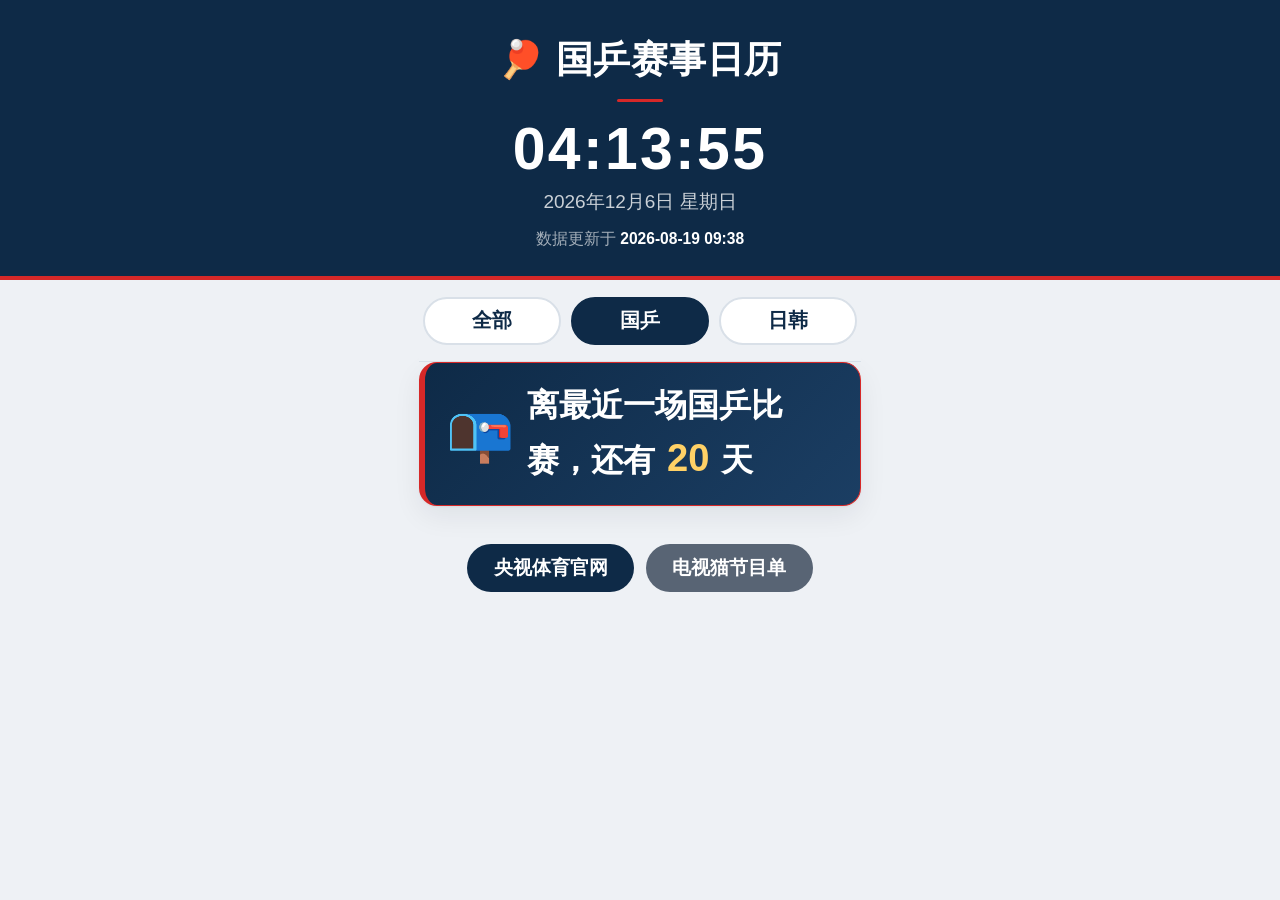
==== index.html @ 77f3a84c "style: 空窗横幅文案改为「离最近一场国乒比赛,还有 X 天」,更口语自然" ====
<!DOCTYPE html>
<html lang="zh-CN">
<head>
  <meta charset="UTF-8">
  <meta name="viewport" content="width=device-width, initial-scale=1.0, viewport-fit=cover">
  <title>国乒赛事日历 · 每日更新</title>
  <meta name="description" content="央视直播的国乒乒乓球比赛时间表,每日自动更新,大字大按钮,老年朋友也能看清。">
  <meta http-equiv="Cache-Control" content="no-cache, no-store, must-revalidate">
  <meta http-equiv="Pragma" content="no-cache">
  <meta http-equiv="Expires" content="0">
  <style>
    /* ============ 国乒赛事日历 · 移动端重设计 ============ */
    /* 设计语言:体育转播编辑风 —— 深海蓝主色 + 中国红强调,高对比、大字号、零动效(适老化) */

    :root {
      --page:      #eef1f5;   /* 页面底色:冷调浅灰蓝 */
      --card:      #ffffff;   /* 卡片底色 */
      --ink:       #14202c;   /* 主文字:近黑,高对比 */
      --ink-2:     #586474;   /* 次级文字 */
      --navy:      #0e2a47;   /* 主色:深海蓝 */
      --navy-2:    #1b3e63;   /* 主色 hover/分层 */
      --red:       #d62828;   /* 强调:中国红(今日/高风险) */
      --red-soft:  #fdecec;
      --green:     #0a7a3a;   /* 已结束比分 */
      --green-soft:#e7f6ed;
      --amber:     #9a5a00;   /* 风险提示文字 */
      --amber-soft:#fdf3e2;
      --line:      #d9e0e8;   /* 分隔线/边框 */
      --radius:    18px;
      --filter-h:  4.3rem;   /* 粘性筛选条总高,日期头部吸顶精确贴其下沿 */
      --shadow:    0 1px 2px rgba(14,32,43,.05), 0 10px 28px rgba(14,32,43,.07);

      --fs-title: clamp(1.5rem, 4.2vw, 1.95rem);
      --fs-clock: clamp(2.3rem, 9vw, 3.1rem);
      --fs-date:  clamp(1.3rem, 5vw, 1.6rem);
      --fs-time:  clamp(1.9rem, 7.5vw, 2.4rem);
      --fs-name:  clamp(1.35rem, 5.2vw, 1.7rem);
      --fs-info:  clamp(.85rem, 3vw, .98rem);
    }

    * { margin: 0; padding: 0; box-sizing: border-box; }

    html { font-size: 18px; -webkit-text-size-adjust: 100%; }
    @media (min-width: 600px) { html { font-size: 19px; } }

    body {
      font-family: -apple-system, BlinkMacSystemFont, "PingFang SC", "Microsoft YaHei", "Helvetica Neue", sans-serif;
      background: var(--page);
      color: var(--ink);
      line-height: 1.6;
      padding: 0 0 calc(env(safe-area-inset-bottom) + 2rem);
    }

    .wrap { max-width: 480px; margin: 0 auto; padding: 0 1rem; }

    /* ---------- 国籍筛选条(粘性,占顶部) ---------- */
    .filter {
      position: sticky; top: 0; z-index: 6;
      height: var(--filter-h);
      box-sizing: border-box;
      display: flex; gap: .5rem; align-items: center;
      padding: 0 .2rem;
      background: var(--page);
      border-bottom: 1px solid var(--line);
    }
    .filter__btn {
      flex: 1; min-height: 48px;
      font-family: inherit; font-size: 1.05rem; font-weight: 800;
      color: var(--navy); background: #fff;
      border: 2px solid var(--line); border-radius: 2rem;
      cursor: pointer; -webkit-tap-highlight-color: transparent;
    }
    .filter__btn.is-active { background: var(--navy); color: #fff; border-color: var(--navy); }
    .filter__btn:active { opacity: .85; }

    /* ---------- 顶部品牌带(深海蓝) ---------- */
    .top {
      background: var(--navy);
      color: #fff;
      text-align: center;
      padding: 1.6rem 1rem 1.3rem;
      border-bottom: 4px solid var(--red);
    }
    .top__brand {
      font-size: var(--fs-title);
      font-weight: 800;
      letter-spacing: .02em;
    }
    .top__brand::after {
      content: "";
      display: block;
      width: 46px; height: 3px;
      background: var(--red);
      margin: .5rem auto 0;
      border-radius: 2px;
    }
    .top__clock {
      margin-top: .8rem;
      font-size: var(--fs-clock);
      font-weight: 800;
      font-variant-numeric: tabular-nums;
      letter-spacing: .04em;
      line-height: 1.1;
    }
    .top__dated { margin-top: .25rem; font-size: 1rem; color: rgba(255,255,255,.78); }
    .top__updated { margin-top: .5rem; font-size: .82rem; color: rgba(255,255,255,.62); }
    .top__updated strong { color: #fff; font-weight: 700; }

    /* ---------- 日期卡片 ---------- */
    /* 注意:不能设 overflow:hidden,否则内部 .day__head 的 sticky 会被截断失效 */
    .day {
      background: var(--card);
      border: 1px solid var(--line);
      border-radius: var(--radius);
      margin: 1.4rem 0;
      box-shadow: var(--shadow);
    }
    .day--today { border-top: 4px solid var(--red); }
    .day--past { border-top: 4px solid #c4cdd8; }
    .day--past .day__head { background: #eef1f5; }
    /* 卡片圆角兜底:首子(日期头)左上/右上、末子(待公布/比赛)左下/右下 */
    .day__head { border-radius: var(--radius) var(--radius) 0 0; }
    .day > :last-child { border-radius: 0 0 var(--radius) var(--radius); }

    .day__head {
      position: sticky; top: var(--filter-h);
      z-index: 4;
      display: flex; flex-wrap: wrap;
      align-items: center;
      justify-content: space-between;
      gap: .6rem;
      padding: .95rem 1.1rem;
      background: #f4f7fa;
      border-bottom: 1px solid var(--line);
      box-shadow: 0 2px 6px rgba(14,32,43,.08);
    }
    .day__when { display: flex; flex-wrap: wrap; align-items: baseline; gap: .55rem; min-width: 0; }
    .day__date { font-size: var(--fs-date); font-weight: 800; color: var(--navy); }
    .day__week { font-size: 1.05rem; color: var(--ink-2); font-weight: 600; }

    .day__tags { display: flex; flex-wrap: wrap; align-items: center; gap: .45rem; flex-shrink: 0; }
    .tag {
      font-size: .92rem; font-weight: 800;
      padding: .25rem .7rem; border-radius: 2rem; white-space: nowrap;
    }
    .tag--today { background: var(--red); color: #fff; }
    .tag--soon  { background: var(--navy); color: #fff; }
    .tag--muted { background: #e4e9ef; color: var(--ink-2); }
    .tag--past  { background: #c4cdd8; color: var(--ink-2); }

    /* 战报回顾分隔标题:细线 + 居中字,和上面今日内容明显分界 */
    .recap-sep {
      display: flex; align-items: center; gap: .8rem;
      margin: 2.2rem 0 .2rem;
      color: var(--ink-2);
      font-size: 1.05rem; font-weight: 800; letter-spacing: .1em;
    }
    .recap-sep::before, .recap-sep::after {
      content: ""; flex: 1; height: 2px; border-radius: 2px;
      background: linear-gradient(to right, transparent, var(--line) 45%, var(--line) 55%, transparent);
    }
    .recap-sep span { padding: 0 .25rem; white-space: nowrap; }

    /* ---------- 比赛卡片 ---------- */
    .match { padding: 1.05rem 1.1rem; border-bottom: 1px solid var(--line); }
    .match:last-child { border-bottom: none; }

    /* 当日「已完成」分隔:细线 + 居中「已结束」,与上方未开始比赛明显分界 */
    .match-sep {
      display: flex; align-items: center; gap: .6rem;
      margin: .4rem 0 .15rem;
      padding: 0 1.1rem;
      color: var(--ink-2);
      font-size: .95rem; font-weight: 800; letter-spacing: .12em;
    }
    .match-sep::before, .match-sep::after {
      content: ""; flex: 1; height: 1px; border-radius: 2px;
      background: var(--line);
    }
    .match-sep span { padding: 0 .5rem; white-space: nowrap; background: var(--card); }

    .match__event {
      display: block; width: fit-content; margin: 0 auto .8rem;
      max-width: 100%;
      font-size: 1rem; font-weight: 700; color: var(--navy);
      background: #eaf1f8; border: 1px solid #cdddee;
      padding: .3rem .9rem; border-radius: 2rem; text-align: center;
      word-break: break-word;
    }

    .match__bar {
      display: flex; flex-wrap: wrap; align-items: center; justify-content: center; gap: .5rem .7rem;
      margin-bottom: .7rem;
    }
    .match__time {
      font-size: var(--fs-time); font-weight: 800; color: var(--navy);
      font-variant-numeric: tabular-nums; line-height: 1;
    }
    .match__chan {
      font-size: .95rem; font-weight: 700; color: #fff; background: var(--navy);
      padding: .28rem .8rem; border-radius: 2rem; white-space: nowrap;
    }

    .match__players {
      display: grid; grid-template-columns: 1fr auto 1fr;
      align-items: center; gap: .5rem;
    }
    .player { display: flex; flex-direction: column; align-items: center; text-align: center; min-width: 0; }
    .player__flag { font-size: 1.4rem; line-height: 1; }
    .player__name { font-size: var(--fs-name); font-weight: 800; color: var(--ink); margin-top: .15rem; }
    .player__meta { font-size: var(--fs-info); color: var(--ink-2); font-weight: 500; margin-top: .1rem; word-break: break-word; }
    .player__vs { font-size: 1.05rem; font-weight: 800; color: var(--red); }

    .match__result {
      margin-top: .85rem; padding: .55rem .6rem;
      font-size: 1rem; color: var(--ink);
      background: var(--green-soft); border: 1px solid #a9dcc0; border-radius: .6rem;
      text-align: center;
    }
    /* 比分表格:体育转播风,选手名 × 局分,总分列,赢家局分高亮 */
    .score-table-wrap { overflow-x: auto; -webkit-overflow-scrolling: touch; }
    .score-table {
      width: 100%; border-collapse: collapse; table-layout: fixed;
      font-size: .98rem; line-height: 1.2;
    }
    .score-table th, .score-table td {
      padding: .35rem .25rem; text-align: center; vertical-align: middle;
      border: 1px solid rgba(10,122,58,.25);
    }
    .score-table thead th {
      background: var(--navy); color: #fff; font-weight: 800; font-size: .85rem;
    }
    .score-table thead th:first-child { background: #1b3e63; }
    .score-table tbody td { background: #fff; color: var(--ink); font-weight: 700; }
    .score-table__player {
      text-align: left; padding-left: .5rem; font-weight: 800;
      white-space: nowrap; overflow: hidden; text-overflow: ellipsis;
    }
    .score-table__total {
      background: rgba(10,122,58,.08) !important; color: var(--green); font-weight: 800;
    }
    .score-table__score.is-winner { color: var(--green); font-weight: 800; background: rgba(10,122,58,.06); }
    /* 进行中:红色主题 + 顶部横幅,与已结束(绿)明显区分,适老化高对比 */
    .match__result--live { background: var(--red-soft); border-color: #e6b3b3; }
    .match__live {
      display: flex; flex-wrap: wrap; justify-content: center; align-items: center; gap: .5rem;
      margin-bottom: .55rem; padding: .45rem .7rem;
      background: var(--red); color: #fff;
      font-size: 1.05rem; font-weight: 800; line-height: 1.2; text-align: center;
      border-radius: .5rem;
    }
    .score-table--live th, .score-table--live td { border-color: rgba(214,40,40,.28); }
    .score-table--live .score-table__total {
      background: rgba(214,40,40,.10) !important; color: var(--red); font-weight: 800;
    }
    .score-table--live .score-table__score.is-winner {
      color: var(--red); font-weight: 800; background: rgba(214,40,40,.07);
    }
    /* 比赛总结(已结束)/ 看点(未开始/进行中):统一便签卡,区分配色,零动效适老化 */
    .match__note {
      margin-top: .7rem;
      border-radius: .7rem;
      overflow: hidden;
      border: 1px solid var(--line);
      background: #fff;
    }
    .note--summary { border-color: #bcd4e6; background: #eef5fb; }
    .note--watch   { border-color: #d9c7e8; background: #f5eefb; }
    .note__head {
      display: flex; align-items: center; gap: .45rem;
      padding: .5rem .8rem;
      font-size: .95rem; font-weight: 800;
      border-bottom: 1px solid rgba(14,32,43,.08);
    }
    .note--summary .note__head { background: rgba(14,42,71,.06); color: var(--navy); }
    .note--watch   .note__head { background: rgba(106,40,156,.06); color: #6a289c; }
    .note__body {
      padding: .65rem .85rem .75rem;
      font-size: 1rem; line-height: 1.62; color: var(--ink);
    }
    /* 风险提示:结构化卡片——标签式影响点 + 可视化时间轴 + 紧凑证据/数据,拒绝大段文字 */
    .match__risk {
      margin-top: .85rem;
      border-radius: .7rem;
      overflow: hidden;
      border: 1px solid var(--line);
      background: #fff;
    }
    .risk--high { border-color: #e6b3b3; background: var(--red-soft); }
    .risk--mid  { border-color: #f0d9ad; background: var(--amber-soft); }
    .risk--low  { border-color: #a9dcc0; background: var(--green-soft); }

    .risk__head {
      display: flex; flex-wrap: wrap; align-items: center; gap: .35rem .5rem;
      padding: .55rem .8rem;
      border-bottom: 1px solid rgba(14,32,43,.08);
    }
    .risk--high .risk__head { background: rgba(214,40,40,.08); }
    .risk--mid  .risk__head { background: rgba(154,90,0,.07); }
    .risk--low  .risk__head { background: rgba(10,122,58,.07); }

    .risk__badge {
      font-size: .92rem; font-weight: 800; color: #fff;
      padding: .22rem .65rem; border-radius: 2rem; white-space: nowrap;
      line-height: 1.2;
    }
    .risk--high .risk__badge { background: var(--red); }
    .risk--mid  .risk__badge { background: var(--amber); }
    .risk--low  .risk__badge { background: var(--green); }

    .risk__type { font-size: .9rem; font-weight: 700; color: var(--ink-2); }

    /* 影响点:短句标签流,一行一个结论 */
    .risk__impacts {
      display: flex; flex-direction: column; gap: .35rem;
      padding: .65rem .85rem .5rem;
    }
    .risk__impact {
      display: flex; align-items: flex-start; gap: .4rem;
      font-size: .98rem; line-height: 1.45; color: var(--ink);
      font-weight: 600;
    }
    .risk__impact::before {
      content: "•";
      flex-shrink: 0;
      color: var(--amber); font-weight: 800; font-size: 1.1rem; line-height: 1;
      margin-top: .05rem;
    }
    .risk--high .risk__impact::before { color: var(--red); }
    .risk--low  .risk__impact::before { color: var(--green); }

    /* 时间冲突可视化:横向时间轴,冲突段标红,直播段标绿 */
    .risk__timeline {
      display: flex; flex-wrap: wrap; align-items: center; gap: .35rem;
      padding: .45rem .85rem .55rem;
    }
    .risk__slot {
      flex: 1 1 auto; min-width: 4.2rem; max-width: 100%;
      padding: .35rem .5rem;
      background: #fff; border: 1px solid var(--line); border-radius: .55rem;
      font-size: .82rem; font-weight: 700; color: var(--ink); text-align: center;
      line-height: 1.25;
    }
    .risk__slot--block { background: #f0f2f5; color: var(--ink-2); border-color: #d9dee5; }
    .risk__slot--live { background: var(--green-soft); color: var(--green); border-color: #a9dcc0; }
    .risk__slot--cut { background: var(--red-soft); color: var(--red); border-color: #e6b3b3; }
    .risk__slot__time {
      display: block; font-size: .78rem; font-weight: 800; color: var(--navy);
      margin-bottom: .05rem;
    }

    /* 数据:紧凑小字 + 双栏数据卡 */
    .risk__stat {
      padding: .55rem .85rem .65rem;
      font-size: .92rem; line-height: 1.5;
      border-top: 1px dashed rgba(14,32,43,.12);
      color: var(--navy); font-weight: 600;
      background: rgba(14,42,71,.045);
    }
    .risk__stat-grid {
      display: grid; grid-template-columns: 1fr 1fr; gap: .5rem;
      margin-top: .35rem;
    }
    .risk__stat-card {
      background: #fff; border: 1px solid rgba(14,42,71,.12); border-radius: .55rem;
      padding: .45rem .5rem; text-align: center;
    }
    .risk__stat-card__label {
      font-size: .72rem; font-weight: 700; color: var(--ink-2);
      margin-bottom: .1rem;
    }
    .risk__stat-card__val {
      font-size: .95rem; font-weight: 800; color: var(--navy);
      line-height: 1.2;
    }

    /* ---------- 待公布:精简,直接说下一场时间,不堆解释 ---------- */
    .day__pending {
      display: flex; flex-wrap: wrap; align-items: center; gap: .4rem .7rem;
      padding: .9rem 1.1rem 1rem;
    }
    .pending__badge {
      display: inline-flex; align-items: center;
      font-size: .85rem; font-weight: 800; color: var(--navy);
      background: #eaf1f8; border: 1px solid #cdddee;
      padding: .2rem .65rem; border-radius: 2rem;
    }
    .pending__next {
      font-size: 1rem; font-weight: 600; color: var(--ink);
      word-break: break-word;
    }
    .pending__next strong { color: var(--navy); font-weight: 800; }

    /* 空窗期/无直播天:结构化排版——摘要 + 乒乓节目 + 其他体育 + 下一场,外婆一目了然 */
    .day__pending--none {
      display: flex; flex-direction: column; gap: .65rem;
      padding: .95rem 1.1rem 1.1rem;
      background: #fbfcfd; border: 1px solid var(--line); border-radius: .85rem;
    }
    .day__pending--none .pending__badge {
      align-self: flex-start;
      color: #b06a00; background: #fff4e3; border-color: #f3d9b0;
    }
    .pending__lead {
      margin: 0;
      font-size: 1.02rem; line-height: 1.55; color: var(--ink);
      padding: .15rem 0 .25rem .65rem;
      border-left: 3px solid #f3d9b0;
    }
    .pending__section { display: flex; flex-direction: column; gap: .35rem; }
    .pending__section-head {
      font-size: .92rem; font-weight: 800; color: var(--navy);
      letter-spacing: .02em;
    }
    .pending__section--other .pending__section-head { color: #888; }
    .pending__list {
      list-style: none; margin: 0; padding: 0;
      display: flex; flex-direction: column; gap: .35rem;
    }
    .pending__row {
      display: grid;
      grid-template-columns: 3.6rem 4.6rem 1fr;
      gap: .55rem; align-items: center;
      background: #fff;
      border: 1px solid var(--line);
      border-radius: .5rem;
      padding: .5rem .7rem;
      font-size: 1rem; line-height: 1.4;
    }
    .pending__time {
      font-family: ui-monospace, 'SF Mono', Menlo, Consolas, monospace;
      font-weight: 800; color: var(--navy);
      font-variant-numeric: tabular-nums;
      font-size: 1rem;
    }
    .pending__chan {
      font-weight: 700; color: var(--ink);
      background: #eaf1f8; padding: .15rem .5rem;
      border-radius: .35rem; text-align: center;
      font-size: .85rem; white-space: nowrap;
      justify-self: start;
    }
    .pending__section--other .pending__chan {
      background: #f3f3f3; color: #666;
    }
    .pending__prog { color: var(--ink-2); word-break: break-word; }
    .pending__next-event {
      display: flex; flex-direction: column; gap: .15rem;
      margin-top: .15rem; padding: .65rem .85rem;
      background: linear-gradient(135deg, #fff8e8 0%, #fff2d3 100%);
      border: 1px solid #f0d68a; border-radius: .55rem;
    }
    .pending__next-label {
      font-size: .85rem; font-weight: 800; color: #b06a00;
      letter-spacing: .02em;
    }
    .pending__next-text {
      font-size: 1rem; font-weight: 600; color: var(--ink); line-height: 1.5;
      word-break: break-word;
    }
    /* 解析失败时的回退样式,保留旧版观感 */
    .pending__fallback .pending__note {
      font-size: .95rem; line-height: 1.65; color: var(--ink-2);
      word-break: break-word; white-space: normal;
    }

    .sched { padding: .35rem .85rem .85rem; }
    .sched__row {
      display: flex; flex-wrap: wrap; align-items: flex-start; gap: .75rem;
      margin: .55rem 0; padding: .75rem .9rem;
      background: #f7f9fb; border: 1px solid var(--line); border-radius: .85rem;
      min-width: 0;
    }
    .sched__time {
      flex: 0 0 auto;
      display: flex; flex-direction: column; align-items: flex-start;
      line-height: 1.15;
      min-width: 3.2rem; max-width: 42%;
      text-align: left;
      word-break: break-word;
    }
    .sched__time-start {
      font-size: 1.15rem; font-weight: 800; color: var(--navy);
      font-variant-numeric: tabular-nums;
    }
    .sched__time-end {
      font-size: .88rem; font-weight: 700; color: var(--ink-2);
      font-variant-numeric: tabular-nums;
    }
    .sched__main {
      flex: 1 1 10rem;
      min-width: 0;
    }
    .sched__chan {
      display: inline-block; font-size: .82rem; font-weight: 700; color: #fff;
      background: var(--navy); padding: .18rem .6rem; border-radius: 2rem; margin-bottom: .2rem;
      white-space: normal; word-break: break-word;
    }
    .sched__text { font-size: .98rem; color: var(--ink); line-height: 1.5; word-break: break-word; }
    /* 待公布窗口拆成「对决」卡片:阶段 + 双方 + 状态,干净可读 */
    .sched__list { display: flex; flex-direction: column; gap: .55rem; }
    .sched__duel {
      padding: .55rem .7rem;
      background: #fff;
      border: 1px solid var(--line);
      border-radius: .7rem;
      min-width: 0;
    }
    .sched__duel-stage {
      font-size: .88rem; font-weight: 800; color: var(--navy);
      margin-bottom: .25rem; line-height: 1.2;
      word-break: break-word;
    }
    .sched__duel-players {
      font-size: 1rem; font-weight: 700; color: var(--ink); line-height: 1.45;
      word-break: break-word;
      min-width: 0;
    }
    .sched__vs {
      display: inline-block;
      margin: 0 .35rem;
      padding: .1rem .42rem;
      font-size: .78rem; font-weight: 800; color: #fff;
      background: var(--red); border-radius: 2rem;
      vertical-align: middle; line-height: 1;
    }
    .sched__duel-status { margin-top: .35rem; }
    .sched__status {
      display: inline-block;
      font-size: .74rem; font-weight: 800;
      padding: .12rem .45rem; border-radius: 2rem;
      line-height: 1.2;
    }
    .sched__status.is-locked { background: var(--green-soft); color: var(--green); border: 1px solid #a9dcc0; }
    .sched__status.is-pending { background: #e4e9ef; color: var(--ink-2); border: 1px solid var(--line); }
    .sched__note {
      font-size: .9rem; color: var(--ink-2); line-height: 1.5;
      padding: .35rem .5rem;
      background: #f0f2f5; border-radius: .5rem;
    }
    .sched__empty {
      padding: 1rem 1.1rem 1.2rem;
      font-size: 1rem; color: var(--ink-2); text-align: center;
    }

    /* ---------- 空窗期:下一场 ---------- */
    .day--next { border-top: 4px solid var(--navy); margin-top: .4rem; }
    .day__next-title {
      padding: .95rem 1.1rem .35rem;
      font-size: 1.06rem; font-weight: 800; color: var(--navy);
      text-align: center; letter-spacing: .02em;
    }
    .day__next {
      padding: .2rem 1.1rem 1.25rem; text-align: center; line-height: 1.6;
      font-size: 1.02rem; font-weight: 600; color: var(--ink);
    }
    .day__next strong { color: var(--navy); }
    /* ---------- 顶部空窗期横幅(3 日内无比赛时显示) ---------- */
    .gap-banner {
      display: flex; align-items: center; gap: .65rem;
      margin: 0 0 1rem;
      padding: .95rem 1.1rem;
      background: linear-gradient(135deg, var(--navy) 0%, var(--navy-2) 100%);
      border: 1px solid var(--red);
      border-left: 6px solid var(--red);
      border-radius: var(--radius);
      color: #fff;
      font-size: var(--fs-name);
      font-weight: 700; line-height: 1.5;
      box-shadow: var(--shadow);
    }
    .gap-banner__icon { font-size: 1.7em; line-height: 1; flex: 0 0 auto; }
    .gap-banner__text { word-break: break-word; }
    .gap-banner__text strong {
      color: #ffd166;
      font-size: 1.18em; margin: 0 .15rem;
      font-variant-numeric: tabular-nums;
    }
    /* 下一站:长文本结构化分块(适老化:大字号、左对齐、分节标题) */
    .day__next--structured {
      padding: .5rem 1.1rem 1.35rem; text-align: left;
      display: flex; flex-direction: column; gap: .85rem;
    }
    .next__block { display: flex; flex-direction: column; gap: .3rem; }
    .next__head {
      font-size: 1.02rem; font-weight: 800; color: var(--navy);
      display: flex; align-items: center; gap: .4rem;
      padding-bottom: .25rem; border-bottom: 2px solid rgba(14,42,71,.12);
    }
    .next__body {
      font-size: 1.0rem; line-height: 1.68; color: var(--ink);
      font-weight: 600; word-break: break-word;
    }
    .next__block--hero .next__body {
      background: rgba(14,42,71,.05); border-left: 4px solid var(--navy);
      border-radius: .5rem; padding: .7rem .9rem;
    }
    .next__block--sources .next__body {
      font-size: .92rem; color: var(--ink-2); background: rgba(14,42,71,.04);
      border-radius: .5rem; padding: .55rem .8rem;
    }
    .next__timeline { margin: .1rem 0 0; padding-left: 1.25rem; display: flex; flex-direction: column; gap: .4rem; }
    .next__timeline li { font-size: 1.0rem; line-height: 1.6; color: var(--ink); font-weight: 600; }

    /* ---------- 重播:卡内一行 + 当日「今日重播」汇总区 ---------- */
    /* 适老化:重播是「没看成当晚、白天看重播」的刚需,视觉上用中国红淡底 + 深蓝标签,
       与风险卡(红/琥珀/绿)区分,但又不喧宾夺主;零动效、大字号 */
    .match__replay {
      margin-top: .6rem;
      padding: .5rem .7rem;
      background: rgba(14,42,71,.05);
      border: 1px dashed #bcd4e6;
      border-radius: .6rem;
      font-size: .98rem; font-weight: 700; color: var(--navy);
      display: flex; flex-wrap: wrap; align-items: center; gap: .3rem .6rem;
    }
    .match__replay .replay__note { font-weight: 600; color: var(--ink-2); font-size: .9rem; }
    .day__replays {
      padding: .6rem 1.1rem .85rem;
      background: linear-gradient(to right, rgba(214,40,40,.06), rgba(214,40,40,0) 60%);
      border-bottom: 1px solid var(--line);
    }
    .replays__head {
      font-size: .95rem; font-weight: 800; color: var(--red);
      margin-bottom: .45rem;
    }
    /* 当日底部「已重播」归档区:灰底静音符,与顶部「今日重播」(红/待看)明显区分 */
    .day__replays--done {
      background: linear-gradient(to right, rgba(88,100,116,.05), rgba(88,100,116,0) 60%);
      border-bottom: none;
      border-top: 1px solid var(--line);
    }
    .replays__head--done { color: var(--ink-2); }
    .replay__item {
      padding: .45rem .65rem;
      background: #fff; border: 1px solid var(--line); border-radius: .6rem;
      margin-bottom: .45rem;
      font-size: .95rem;
    }
    .replay__item:last-child { margin-bottom: 0; }
    .replay__line1 {
      display: flex; flex-wrap: wrap; align-items: center; gap: .3rem .6rem;
    }
    .replay__line2 {
      margin-top: .35rem;
      display: flex; flex-wrap: wrap; align-items: center; gap: .2rem .25rem;
      font-weight: 600; color: var(--ink);
    }
    .replay__line2 .replay__flag { font-size: 1.05rem; line-height: 1; margin-right: .15rem; }
    .replay__vs { color: var(--ink-2); font-weight: 700; margin: 0 .25rem; }
    .replay__time { font-weight: 800; color: var(--navy); font-variant-numeric: tabular-nums; }
    .replay__chan { font-size: .8rem; font-weight: 700; color: #fff; background: var(--navy); padding: .16rem .55rem; border-radius: 2rem; }
    .replay__match { color: var(--ink); font-weight: 600; }
    .replay__flag { font-size: 1rem; line-height: 1; letter-spacing: .04rem; }
    .replay__live { color: var(--ink-2); font-weight: 600; font-size: .85rem; }

    /* ---------- 页脚 ---------- */
    footer { margin-top: 2rem; text-align: center; }
    .links { display: flex; flex-wrap: wrap; justify-content: center; gap: .6rem; }
    .links a {
      padding: .7rem 1.4rem; font-size: 1rem; font-weight: 700;
      color: #fff; background: var(--navy); text-decoration: none;
      border-radius: 2rem; min-height: 48px; line-height: 1;
      display: inline-flex; align-items: center;
    }
    .links a:active { opacity: .88; }
    .links a.secondary { background: var(--ink-2); }

    /* 加载失败 */
    .error {
      margin: 1.4rem 0; padding: 1.2rem 1rem;
      background: var(--red-soft); color: var(--red);
      border: 2px solid #e6b3b3; border-radius: var(--radius);
      font-size: 1.05rem; text-align: center;
    }

    /* ---------- 直播中标识(适老化:静态高亮,无闪烁动效) ---------- */
    /* 比赛卡:红色左边框 + 淡红底,一眼区别于未开始/已结束 */
    .match--live {
      border-left: 6px solid var(--red);
      background: linear-gradient(to right, rgba(214,40,40,.06), #fff 40%);
    }
    /* 直播中胶囊徽章:放在时间行/时段行,红底白字 + 小白点 */
    .live-badge {
      display: inline-flex; align-items: center; gap: .35rem;
      font-size: .9rem; font-weight: 800; color: #fff;
      background: var(--red); padding: .2rem .65rem; border-radius: 2rem;
      white-space: nowrap; line-height: 1.3;
    }
    .live-badge::before {
      content: ""; width: .5rem; height: .5rem; border-radius: 50%;
      background: #fff; flex-shrink: 0;
    }
    /* 转播时段卡:直播中高亮 */
    .sched__row--live {
      border-color: var(--red);
      background: rgba(214,40,40,.05);
    }
  </style>
</head>
<body>
  <header class="top">
    <div class="top__brand">🏓 国乒赛事日历</div>
    <div class="top__clock" id="clock">--:--:--</div>
    <div class="top__dated" id="clockDate">…</div>
    <div class="top__updated">数据更新于 <strong id="updatedAt">…</strong></div>
  </header>

  <div class="wrap">
    <div class="filter" id="filter">
      <button type="button" class="filter__btn" data-scope="all">全部</button>
      <button type="button" class="filter__btn is-active" data-scope="cn">国乒</button>
      <button type="button" class="filter__btn" data-scope="jpkr">日韩</button>
    </div>
    <div id="days"></div>
    <footer>
      <div class="links">
        <a href="https://sports.cctv.com/" target="_blank" rel="noopener">央视体育官网</a>
        <a href="https://www.tvmao.com/" target="_blank" rel="noopener" class="secondary">电视猫节目单</a>
      </div>
    </footer>
  </div>

  <script>
    // 适老化:纯文本渲染,无动画、无复杂交互,保证任何设备可读

    // ---- 实时时钟(本地时间,每秒跳动) ----
    function tick() {
      var now = new Date();
      var hh = String(now.getHours()).padStart(2, '0');
      var mm = String(now.getMinutes()).padStart(2, '0');
      var ss = String(now.getSeconds()).padStart(2, '0');
      var el = document.getElementById('clock');
      if (el) el.textContent = hh + ':' + mm + ':' + ss;
      var de = document.getElementById('clockDate');
      if (de) de.textContent = now.getFullYear() + '年' + (now.getMonth() + 1) + '月' + now.getDate() + '日 ' +
        '星期' + '日一二三四五六'.charAt(now.getDay());
    }
    tick();
    setInterval(tick, 1000);

    // ---- 国旗映射(国籍 → 国旗 emoji) ----
    // ⚠️ 地区键(中国香港/中国澳门/中国台北)必须排在「中国」之前,否则 flagFor 遍历会被「中国」短路
    var FLAGS = {
      '中国香港': '🇭🇰', '香港': '🇭🇰', '中国澳门': '🇲🇴', '澳门': '🇲🇴',
      '中国台北': '🇨🇳', '中华台北': '🇨🇳', '中国': '🇨🇳',
      '日本': '🇯🇵', '韩国': '🇰🇷', '朝鲜': '🇰🇵',
      '法国': '🇫🇷', '德国': '🇩🇪', '英国': '🇬🇧', '瑞典': '🇸🇪',
      '俄罗斯': '🇷🇺', '葡萄牙': '🇵🇹', '丹麦': '🇩🇰',
      '乌克兰': '🇺🇦', '斯洛文尼亚': '🇸🇮', '奥地利': '🇦🇹', '西班牙': '🇪🇸',
      '斯洛伐克': '🇸🇰', '匈牙利': '🇭🇺', '克罗地亚': '🇭🇷', '意大利': '🇮🇹',
      '荷兰': '🇳🇱', '比利时': '🇧🇪', '卢森堡': '🇱🇺', '捷克': '🇨🇿',
      '白俄罗斯': '🇧🇾', '瑞士': '🇨🇭', '希腊': '🇬🇷', '波兰': '🇵🇱',
      '罗马尼亚': '🇷🇴', '塞尔维亚': '🇷🇸', '土耳其': '🇹🇷',
      '美国': '🇺🇸', '加拿大': '🇨🇦', '巴西': '🇧🇷', '波多黎各': '🇵🇷',
      '印度': '🇮🇳', '新加坡': '🇸🇬', '泰国': '🇹🇭', '伊朗': '🇮🇷',
      '澳大利亚': '🇦🇺', '埃及': '🇪🇬', '尼日利亚': '🇳🇬',
      '哈萨克': '🇰🇿', '哈萨克斯坦': '🇰🇿'
    };
    function flagFor(nation) {
      if (!nation) return '';
      for (var key in FLAGS) {
        if (nation.indexOf(key) !== -1) return FLAGS[key];
      }
      return '';
    }
    // 跨国组合兜底:某些场次的 info 只写「跨国组合」,未拆分两国,需根据已知配对补旗
    var CROSS_PAIR_FLAGS = {
      '库库洛娃/达斯': ['斯洛伐克', '印度']
    };
    function crossFlagsForPair(name) {
      var key = (name || '').replace(/\s+/g, '');
      var nations = CROSS_PAIR_FLAGS[key];
      return Array.isArray(nations) ? nations : [];
    }
    // 取某一方旗帜:单打=国籍;双打可能跨国(info 形如「日本/波多黎各」或「中国 · 女双组合」)
    // 优先从 info 拆出多国(跨国双打两人各一面旗),info 无国别且 nation 为「跨国组合」时,
    // 再按已知跨国配对兜底;最后回退到 nation;去重避免重复
    function flagsForSide(name, info, nation) {
      var parts = [];
      function pushFlag(s) { var f = flagFor(s); if (f && parts.indexOf(f) === -1) parts.push(f); }
      if (info) info.split(/[\/／·・,，]/).forEach(function (seg) { pushFlag(seg.trim()); });
      if (!parts.length && nation && nation.indexOf('跨国') !== -1) {
        crossFlagsForPair(name).forEach(pushFlag);
      }
      if (!parts.length && nation) pushFlag(nation);
      return parts.join(' ');
    }

    // 加时间戳 + no-store,绕开 GitHub Pages 的 max-age=600 缓存,保证每次打开都拿最新数据
    function loadData() {
      return fetch('data.json?t=' + Date.now(), { cache: 'no-store' })
        .then(function (res) { if (!res.ok) throw new Error('HTTP ' + res.status); return res.json(); });
    }
    loadData().then(render).catch(function (err) {
      document.getElementById('updatedAt').textContent = '加载失败';
      document.getElementById('days').innerHTML =
        '<div class="error">数据加载失败(' + err.message + ')<br>请稍后刷新,或稍后再来访问。</div>';
    });
    // 赛中比分每 60s 轮询一次,直播中的比赛分数自动更新(配合刷新链写入的 live 字段)
    setInterval(function () {
      loadData().then(function (d) { render(d, true); }).catch(function () {});
    }, 60000);

    // ---- 直播中自动判定:根据当前时间,标记正在进行的比赛 ----
    function parseDt(dateStr, timeStr) {
      if (!dateStr || !timeStr) return null;
      var d = new Date(dateStr + 'T' + timeStr + ':00');
      return isNaN(d.getTime()) ? null : d;
    }
    function isLiveMatch(day, m, now) {
      if (!m || m.result) return false;
      var startDt = parseDt(day.date, m.time);
      if (!startDt) return false;
      var endDt = new Date(startDt.getTime() + 2.5 * 3600 * 1000); // 单场上限约 2.5h
      return now >= startDt && now < endDt;
    }
    // 转播时段卡(如 "10:30-12:00")的直播中判定
    function isLiveSchedule(dayDate, timeStr, now) {
      if (!dayDate || !timeStr) return false;
      var parts = String(timeStr).split('-');
      if (parts.length === 2) {
        var s = parseDt(dayDate, parts[0].trim());
        var e = parseDt(dayDate, parts[1].trim());
        if (s && e) return now >= s && now < e;
      }
      var single = parseDt(dayDate, timeStr.trim());
      if (single) return now >= single && now < new Date(single.getTime() + 2.5 * 3600 * 1000);
      return false;
    }

    function esc(s) {
      return String(s).replace(/[&<>"']/g, function (c) {
        return { '&': '&amp;', '<': '&lt;', '>': '&gt;', '"': '&quot;', "'": '&#39;' }[c];
      });
    }

    // 比赛总结里去掉比分:比分已在上方比分表体现,总结只讲过程/意义,避免重复。
    // 只剥离「数字-数字」形式的比分(含全场与单局、以及含比分的括号组),不碰「三局/第四局」等中文局数表述。
    function cleanSummary(t) {
      t = String(t).trim();
      // ① 含比分的括号组(全场比分、单局比分串):整组删除
      t = t.replace(/[（(][^（）()]*\d{1,2}-\d{1,2}[^（）()]*[）)]/g, '');
      // ② 以X-Y / 连续比分串(11-5、11-7 / 11-5/11-3/...):整段删除
      t = t.replace(/以?\d{1,2}-\d{1,2}([、／/]\d{1,2}-\d{1,2})*/g, '');
      // ③ 清理删除后残留的多余顿号/逗号与首尾空白
      t = t.replace(/[、，,]\s*(?=[、，,）)])/g, '');   // 标点后紧跟标点/右括号
      t = t.replace(/^\s*[、，,]+|[、，,]+\s*$/g, '');     // 首尾残留标点
      t = t.replace(/\s*（\s*/g, '（').replace(/\s*）\s*/g, '）'); // 括号靠拢
      return t.trim();
    }

    function relativeLabel(dateStr) {
      var today = new Date();
      today.setHours(0, 0, 0, 0);
      var d = new Date(dateStr + 'T00:00:00');
      d.setHours(0, 0, 0, 0);
      var diff = Math.round((d - today) / (1000 * 60 * 60 * 24));
      if (diff === 0) return '今天';
      if (diff === 1) return '明天';
      if (diff === 2) return '后天';
      return '';
    }

    function ordinal(n) {
      var s = ['th', 'st', 'nd', 'rd'];
      var v = n % 100;
      return n + (s[(v - 20) % 10] || s[v] || s[0]);
    }

    function ordinalizeInfo(info) {
      if (!info) return '';
      return esc(info).replace(/世界第(\d+)/g, function (_, n) { return ordinal(parseInt(n, 10)) + ''; });
    }

    // 重播归属日:默认随直播场所在日;直播 start∈[23:00,24:00) 视为前一日深夜,重播归次日;replay.date 可覆盖
    function addDays(dateStr, n) {
      var d = new Date(dateStr + 'T00:00:00');
      d.setDate(d.getDate() + n);
      var y = d.getFullYear();
      var m = String(d.getMonth() + 1).padStart(2, '0');
      var day = String(d.getDate()).padStart(2, '0');
      return y + '-' + m + '-' + day;
    }
    function replayTargetDate(day, m) {
      if (m.replay && m.replay.date) return m.replay.date;     // 可选显式覆盖(罕见跨多日)
      var h = parseInt((m.time || '').split(':')[0], 10);
      if (!isNaN(h) && h >= 23) return addDays(day.date, 1);   // 23:00-23:59 视为前一日深夜,重播到次日
      return day.date;                                          // 00:00-06:00 已是次日凌晨,重播随当场所在日
    }
    // 重播是否已过时间:以「重播归属日 + 重播时间」与当前时间比较;用于把已播的归档到当日底部
    function isReplayPassed(day, m, now) {
      var rp = m.replay;
      if (!rp || !rp.time) return false;
      var dt = parseDt(replayTargetDate(day, m), rp.time);
      if (!dt) return false;
      return dt.getTime() < now.getTime();
    }
    // 当日重播汇总区:只列中国队相关场次(陆/港/澳/台),分两行——第一行重播时间+昨夜直播时间,第二行国旗贴选手名
    // mode: 'upcoming' = 未过时间(待看,置顶「今日重播」); 'past' = 已过时间(已播,归档到当日底部「今日已重播」)
    function renderReplayZone(dateStr, items, now, mode) {
      if (!items || !items.length) return '';
      var isPast = (mode === 'past');
      // 汇总区只展示中国队相关场次(中国大陆+中国香港+中国澳门,不含中国台北),避免外协对阵挤占老人视线
      var cnItems = items.filter(function (it) {
        var m = it.m;
        return belongsToCN(m.nationHome) || belongsToCN(m.nationAway);
      });
      // 按时间是否已过分流:upcoming 留顶部待看,past 归底部已播
      var modeItems = cnItems.filter(function (it) {
        var passed = isReplayPassed(it.day, it.m, now);
        return isPast ? passed : !passed;
      });
      if (!modeItems.length) return '';
      var rows = modeItems.map(function (it) {
        var m = it.m;
        var hasCN = belongsToCN(m.nationHome) || belongsToCN(m.nationAway);
        var hasJP = m.nationHome === '日本' || m.nationAway === '日本';
        var hasKR = m.nationHome === '韩国' || m.nationAway === '韩国';
        var scopeAttr = (hasCN ? ' data-cn="1"' : '') + ((hasJP || hasKR) ? ' data-jpkr="1"' : '');
        var rp = m.replay;
        return '<div class="replay__item"' + scopeAttr + '>' +
                 '<div class="replay__line1">' +
                   '<span class="replay__time">📺 ' + esc(rp.time) + '</span>' +
                   '<span class="replay__chan">' + esc(rp.channel) + '</span>' +
                   '<span class="replay__live">昨夜 ' + esc(m.time) + ' 直播</span>' +
                 '</div>' +
                 '<div class="replay__line2">' +
                   '<span class="replay__flag">' + flagsForSide(m.playerHome, m.playerHomeInfo, m.nationHome) + '</span>' + esc(m.playerHome) +
                   '<span class="replay__vs">VS</span>' +
                   '<span class="replay__flag">' + flagsForSide(m.playerAway, m.playerAwayInfo, m.nationAway) + '</span>' + esc(m.playerAway) +
                 '</div>' +
               '</div>';
      }).join('');
      var headTitle = isPast ? '📼 今日已重播' : '📺 今日重播';
      var boxCls = isPast ? 'day__replays day__replays--done' : 'day__replays';
      var headCls = isPast ? 'replays__head replays__head--done' : 'replays__head';
      return '<div class="' + boxCls + '">' +
               '<div class="' + headCls + '">' + headTitle + '</div>' + rows +
             '</div>';
    }

    // 解析比分字符串,返回 {homeName,homeWins,awayName,awayWins,sets:[[h,a],...]}
    function parseResult(result) {
      var s = String(result || '').trim();
      var m = s.match(/^(.+?)\s+(\d+)-(\d+)\s+(.+?)(?:[（(]([^)）]+)[)）])?$/);
      if (!m) return null;
      var homeName = m[1].trim(), awayName = m[4].trim();
      var homeWins = parseInt(m[2], 10), awayWins = parseInt(m[3], 10);
      var sets = [];
      if (m[5]) {
        m[5].split('/').forEach(function (part) {
          var nums = part.split('-');
          if (nums.length === 2) {
            var a = parseInt(nums[0], 10), b = parseInt(nums[1], 10);
            if (!isNaN(a) && !isNaN(b)) sets.push([a, b]);
          }
        });
      }
      return { homeName: homeName, homeWins: homeWins, awayName: awayName, awayWins: awayWins, sets: sets };
    }

    // 把 result 渲染成体育转播式比分表格;解析失败则回落纯文本
    function renderResult(m) {
      var p = parseResult(m.result);
      if (!p || !p.sets.length) {
        return '<div class="match__result">' + esc(m.result) + '</div>';
      }
      var out = '<div class="match__result"><div class="score-table-wrap"><table class="score-table">';
      out += '<thead><tr><th class="score-table__player"></th>';
      for (var i = 0; i < p.sets.length; i++) {
        out += '<th class="score-table__set">G' + (i + 1) + '</th>';
      }
      out += '<th class="score-table__total">总分</th></tr></thead><tbody>';
      var rows = [
        { name: p.homeName || m.playerHome, total: p.homeWins, idx: 0 },
        { name: p.awayName || m.playerAway, total: p.awayWins, idx: 1 }
      ];
      rows.forEach(function (r) {
        out += '<tr><td class="score-table__player" title="' + esc(r.name) + '">' + esc(r.name) + '</td>';
        p.sets.forEach(function (set) {
          var score = set[r.idx];
          var isWinner = score === Math.max(set[0], set[1]);
          out += '<td class="score-table__score' + (isWinner ? ' is-winner' : '') + '">' + esc(String(score)) + '</td>';
        });
        out += '<td class="score-table__total">' + esc(String(r.total)) + '</td></tr>';
      });
      out += '</tbody></table></div></div>';
      return out;
    }

    // 进行中比赛:红色横幅 + 当前比分表(复用 parseResult,配色由绿转红区分已结束)
    function renderLive(m) {
      var banner = '<div class="match__live">🔴 进行中 · 当前比分</div>';
      var p = parseResult(m.live);
      if (!p || !p.sets.length) {
        return banner + '<div class="match__result match__result--live">' + esc(m.live) + '</div>';
      }
      var out = banner + '<div class="match__result match__result--live"><div class="score-table-wrap"><table class="score-table score-table--live">';
      out += '<thead><tr><th class="score-table__player"></th>';
      for (var i = 0; i < p.sets.length; i++) {
        out += '<th class="score-table__set">G' + (i + 1) + '</th>';
      }
      out += '<th class="score-table__total">总分</th></tr></thead><tbody>';
      var rows = [
        { name: p.homeName || m.playerHome, total: p.homeWins, idx: 0 },
        { name: p.awayName || m.playerAway, total: p.awayWins, idx: 1 }
      ];
      rows.forEach(function (r) {
        out += '<td class="score-table__player" title="' + esc(r.name) + '">' + esc(r.name) + '</td>';
        p.sets.forEach(function (set) {
          var score = set[r.idx];
          var isWinner = score === Math.max(set[0], set[1]);
          out += '<td class="score-table__score' + (isWinner ? ' is-winner' : '') + '">' + esc(String(score)) + '</td>';
        });
        out += '<td class="score-table__total">' + esc(String(r.total)) + '</td></tr>';
      });
      out += '</tbody></table></div></div>';
      return out;
    }

    // 把转播窗口的冗长 content 拆成「对决」卡片,只保留阶段/双方/状态;中断/转台提示单独成注
    function renderScheduleContent(s) {
      var tournament = (s.tournament || '').trim();
      var content = String(s.content || '').trim();
      if (tournament) {
        // 去掉开头的完整赛事名(如 "WTT欧洲大满贯瑞典站...")
        if (content.indexOf(tournament) === 0) {
          content = content.slice(tournament.length).replace(/^\s*[·]\s*/, '').trim();
        }
        // 去掉开头的赛事简称(如 tournament 为 "WTT横滨冠军赛" 时去掉 "横滨冠军赛")
        var shortTournament = tournament.replace(/^(WTT|ITTF|国际乒联)\s*/, '').trim();
        if (shortTournament && content.indexOf(shortTournament) === 0) {
          content = content.slice(shortTournament.length).replace(/^\s*[·]\s*/, '').trim();
        }
      }

      var segs = content.split(/[;。]/).map(function (p) { return p.trim(); }).filter(Boolean);
      if (!segs.length) {
        return '<div class="sched__text">' + esc(content || '对阵待公布') + '</div>';
      }

      var out = '<div class="sched__list">';
      segs.forEach(function (seg) {
        var status = '';
        if (seg.indexOf('已锁定') !== -1) {
          status = '<span class="sched__status is-locked">已锁定</span>';
          seg = seg.replace(/已锁定/g, '').trim();
        }
        if (seg.indexOf('待定') !== -1) {
          status = '<span class="sched__status is-pending">待定</span>';
          seg = seg.replace(/待定/g, '').trim();
        }
        seg = seg.replace(/[;。,，]+$/, '').trim();

        var isDuel = seg.replace(/[（(].*?[）)]/g, '').indexOf('vs') !== -1;
        var isFinal = /决赛/.test(seg);
        if (isDuel || isFinal) {
          var vsIdx = seg.toLowerCase().indexOf('vs');
          var colonIdx = seg.indexOf(':');
          var stage = '', players = seg;
          // 只有 vs 前面的 ":" 才是阶段分隔(避免 18:15/19:30 这类时间里的冒号误切)
          if (vsIdx !== -1 && colonIdx !== -1 && colonIdx < vsIdx) {
            stage = seg.slice(0, colonIdx).trim();
            players = seg.slice(colonIdx + 1).trim();
          }
          // 无阶段但开头是"另一场"时,把它提作小标题
          if (!stage && players.indexOf('另一场') === 0) {
            stage = '另一场';
            players = players.slice(3).replace(/^\s*/, '');
          }
          players = esc(players).replace(/\b(vs|VS|Vs)\b/g, '<span class="sched__vs">$1</span>');
          out += '<div class="sched__duel">';
          if (stage) out += '<div class="sched__duel-stage">' + esc(stage) + '</div>';
          out += '<div class="sched__duel-players">' + players + '</div>';
          if (status) out += '<div class="sched__duel-status">' + status + '</div>';
          out += '</div>';
        } else {
          out += '<div class="sched__note">' + esc(seg) + '</div>';
        }
      });
      out += '</div>';
      return out;
    }

    // 从风险正文里提取时间冲突,生成可视化时间轴;同时返回被消耗掉的时间描述,避免在影响点里重复
    function extractTimeline(body) {
      if (!body) return { slots: [], consumed: [] };
      // 正面直播描述(并机/全程/固定/同步/无插播):不拆时间轴,让原文作为普通影响点
      if (/并机直播|全程直播|固定直播|同步直播|无插播/.test(body)) return { slots: [], consumed: [] };
      var slots = [], consumed = [];
      var pos = 0;
      // 辅助:抓节目名(《》优先,否则 2~8 个汉字),去掉末尾语气词
      function grabProgram(after) {
        var book = after.match(/^《([^》]+)》/);
        if (book) return { text: book[1], len: book[0].length };
        var plain = after.match(/^[\u4e00-\u9fa5]{2,8}/);
        if (plain) return { text: plain[0].replace(/[了呢吧啊]+$/g, ''), len: plain[0].length };
        return null;
      }
      // 1) 连续时段 HH:MM-HH:MM
      var rangeRe = /(\d{1,2}:\d{2})-(\d{1,2}:\d{2})/g;
      body.replace(rangeRe, function (m, a, b) {
        var idx = body.indexOf(m, pos);
        pos = idx + m.length;
        var after = body.slice(pos);
        var prog = grabProgram(after.replace(/^(?:固定|连续|全程)?(?:播|转)?/, ''));
        var text = prog ? prog.text : '其他节目';
        slots.push({ type: 'block', start: a, end: b, text: text });
        // 把包含该时段的整句标为已消耗(从句首到节目名后)
        var sentStart = Math.max(0, body.lastIndexOf('，', idx) + 1, body.lastIndexOf(',', idx) + 1, body.lastIndexOf('；', idx) + 1, body.lastIndexOf(';', idx) + 1);
        var sentEnd = prog ? (pos + prog.len) : (pos + 8);
        consumed.push({ start: sentStart, end: Math.min(sentEnd, body.length) });
        return m;
      });
      // 2) 单独时间点 HH:MM
      var seen = {};
      slots.forEach(function (sl) { seen[sl.start] = 1; if (sl.end) seen[sl.end] = 1; });
      var pointRe = /(\d{1,2}:\d{2})(?!\s*-)/g;
      var match;
      while ((match = pointRe.exec(body)) !== null) {
        var t = match[1], idx = match.index;
        if (seen[t]) continue;
        var after = body.slice(idx + t.length);
        // 只把真正的冲突词当成 cut;"直播"里的"播"不算
        var isCut = /(?:^|\s).{0,10}?(?:转[成到]?|切换|换成|改播|插播|中断|暂停|不播|临时改|调整|取消)/.test(after.slice(0, 24));
        var isStart = /(?:开打|开赛|开始)/.test(after.slice(0, 16));
        var type = isCut ? 'cut' : (isStart ? 'live' : 'block');
        var text = '其他节目';
        if (type === 'live') {
          text = '开赛';
        } else {
          // 从"转/切换/换成/改播"之后开始抓节目名,避免把时间后面的"央视5"误当节目
          var cutMatch = after.match(/(?:转[成到]?|切换|换成|改播)\s*/);
          var startFrom = cutMatch ? after.slice(cutMatch.index + cutMatch[0].length) : after;
          var cleaned = startFrom.replace(/^(?:\s*(?:晚上|下午|上午))?\s*(?:就|将|会)?\s*/, '');
          var prog = grabProgram(cleaned);
          if (prog) text = prog.text;
        }
        slots.push({ type: type, start: t, end: '', text: text });
        // 消耗该时间所在的短句
        var sentStart = Math.max(0, body.lastIndexOf('，', idx) + 1, body.lastIndexOf(',', idx) + 1, body.lastIndexOf('；', idx) + 1, body.lastIndexOf(';', idx) + 1);
        var sentEnd = idx + t.length + 12;
        consumed.push({ start: sentStart, end: Math.min(sentEnd, body.length) });
      }
      slots.sort(function (a, b) { return a.start.localeCompare(b.start); });
      return { slots: slots, consumed: consumed };
    }

    // 把数据段拆成选手对比卡片,如 "A(...)对B(...)" 或 "A(...) vs B(...)"
    function renderStatCards(stat) {
      var s = esc(stat).replace(/^📊\s*/, '');
      var m = s.match(/^(.+?)\((.+?)\)\s*(?:对|vs|VS)\s*(.+?)\((.+?)\)(.*)$/);
      if (!m) return '<div class="risk__stat">' + s + '</div>';
      var rest = m[5].trim().replace(/^[，,。；;]+/, '');
      var cards = [
        { name: m[1].trim(), info: m[2].trim() },
        { name: m[3].trim(), info: m[4].trim() }
      ];
      var out = '<div class="risk__stat">📊 交手数据' +
                '<div class="risk__stat-grid">';
      cards.forEach(function (c) {
        out += '<div class="risk__stat-card">' +
                 '<div class="risk__stat-card__label">' + c.name + '</div>' +
                 '<div class="risk__stat-card__val">' + c.info + '</div>' +
               '</div>';
      });
      out += '</div>';
      if (rest) out += '<div style="margin-top:.4rem;font-size:.88rem;color:var(--ink);">' + rest + '</div>';
      out += '</div>';
      return out;
    }

    // 把风险说明字符串拆成结构化卡片:徽章/标题 + 影响点标签 + 时间轴 + 数据卡片
    // 数据源约定:🔴/✅/⚠️ 开头为严重级别,(类型)为可选短括号标注;
    // 正文中 ⚠️ 引导证据来源提示(仅用于校验,不展示),📊 引导交手数据(恒在末尾)
    function renderRisk(risk) {
      if (!risk) return '';
      var s = String(risk).trim();
      var sev = { emoji: '', label: '风险提示', type: '', cls: 'risk--mid' };
      // 冒号可选;括号内容若超长或含标点则视为正文而非类型
      var m = s.match(/^(🔴|✅|⚠️)\s*(高风险|低风险|中风险)(?:\(([^)]+)\))?[:：]?/);
      if (m) {
        var maybeType = m[3] || '';
        sev.emoji = m[1]; sev.label = m[2];
        sev.cls = m[1] === '🔴' ? 'risk--high' : (m[1] === '✅' ? 'risk--low' : 'risk--mid');
        if (maybeType.length <= 14 && !/[:：,，;；。]/.test(maybeType)) {
          sev.type = maybeType;
          s = s.slice(m[0].length).trim();
        } else {
          // 括号内容不像类型,只去掉 emoji+级别,保留括号内容
          var cutTo = m[0].indexOf(m[2]) + m[2].length;
          s = s.slice(cutTo).trim().replace(/^[（(]+|[）)]+$/g, '');
        }
      }
      var stat = '', body = s;
      var statIdx = s.lastIndexOf('📊');
      if (statIdx !== -1) { stat = s.slice(statIdx).trim().replace(/^[;；\s]+/, ''); body = s.slice(0, statIdx).trim(); }
      // 仅去掉明显是证据来源校验的套话
      body = body.replace(/(⚠️\s*)?(已对照[^。，；]*核实|来源[^。，；]*确认|证据[^。，；]*显示|当前时段无冲突|请以实际播出为准)[，,。；;]?/g, '').trim();

      // 影响点:按短句切分;已被时间轴消耗的时间描述句不再重复列出
      var tl = extractTimeline(body);
      function isConsumed(p) {
        if (!tl.slots.length) return false;
        // 若短句含 HH:MM 且基本为时间描述,认为已被时间轴覆盖
        if (/\d{1,2}:\d{2}/.test(p)) return true;
        // 若短句完全落在 consumed 区间内
        var start = body.indexOf(p);
        if (start === -1) return false;
        var end = start + p.length;
        return tl.consumed.some(function (r) { return r.start <= start && r.end >= end; });
      }
      var impacts = [];
      body.split(/[,，;；。]/).map(function (p) { return p.trim(); }).filter(Boolean).forEach(function (p) {
        var clean = p.replace(/^[（(]+|[）)]+$/g, '').trim();
        if (clean.length > 2 && !isConsumed(clean)) impacts.push(clean);
      });

      // 无实质内容的风险提示直接不渲染
      if (!impacts.length && !tl.slots.length && !stat) return '';

      var out = '<div class="match__risk ' + sev.cls + '">';
      out += '<div class="risk__head">';
      out += '<span class="risk__badge">' + esc((sev.emoji ? sev.emoji + ' ' : '') + sev.label) + '</span>';
      if (sev.type) out += '<span class="risk__type">' + esc(sev.type) + '</span>';
      out += '</div>';

      if (impacts.length) {
        out += '<div class="risk__impacts">';
        impacts.forEach(function (p) { out += '<div class="risk__impact">' + esc(p) + '</div>'; });
        out += '</div>';
      }

      if (tl.slots.length) {
        out += '<div class="risk__timeline">';
        tl.slots.forEach(function (sl) {
          var cls = 'risk__slot';
          if (sl.type === 'live') cls += ' risk__slot--live';
          else if (sl.type === 'cut') cls += ' risk__slot--cut';
          else cls += ' risk__slot--block';
          var time = sl.end ? sl.start + '-' + sl.end : sl.start;
          out += '<div class="' + cls + '"><span class="risk__slot__time">' + time + '</span>' + esc(sl.text) + '</div>';
        });
        out += '</div>';
      }

      if (stat) out += renderStatCards(stat);
      out += '</div>';
      return out;
    }

    // 国乒(中国队)定义:中国大陆 + 中国澳门;不含中国香港(用户觉得港队太菜不想看)、不含中国台北
    function belongsToCN(nation) {
      return nation === '中国' || nation === '中国澳门';
    }
    // 频道判定:外婆只看电视、只看央视。仅 CCTV 电视频道算「电视直播」,其余(咪咕/央视频/腾讯体育等 app 或流媒体)一律不算,不进表
    function isCCTVChannel(ch) {
      if (!ch) return false;
      // 显式排除非电视平台(app / 咪咕 / 其他流媒体),即便名字里带「央视」(如「央视频」)也算 app
      if (/咪咕|央视频|腾讯体育|优酷|爱奇艺|客户端|app|APP|网页|网端/i.test(ch)) return false;
      // 央视电视频道:CCTV-5 / CCTV-5+ / CCTV-1 等
      return /CCTV|央视/i.test(ch);
    }
    // 兜底:风险卡若明确提示「央视不直播 / 只上央视频/咪咕 / 请开手机APP」,即使 channel 写了 CCTV 也视为电视不可看,从外婆的表里拿掉
    function riskSaysNoTV(risk) {
      if (!risk) return false;
      var txt = risk;
      return /手机|APP|App|app|客户端|咪咕|央视频|不直播|电视上不播|电视不播|看APP|开手机|仅app|仅APP|只在.*播|只在.*看/i.test(txt);
    }
    function isTVMatch(m) {
      return isCCTVChannel(m.channel) && !riskSaysNoTV(m.risk);
    }
    // 重播是否在央视电视播:只看「重播自身频道」(replay.channel),不看直播频道/直播风险卡
    // —— 直播当晚可能只在 app/咪咕,但白天重播照样上央视电视,外婆能在电视看重播,必须显示
    function isTVReplay(m) {
      return !!(m.replay && m.replay.channel && isCCTVChannel(m.replay.channel));
    }
    // 某天是否「有节目」:有≥1场央视电视可看比赛,或有≥1个央视乒乓球直播窗口(待公布也算有节目)。
    // 两者皆无的日子(赛程空档、无电视窗口)视为无节目,从日期序列里折叠跳过,直接跳到下一场有节目的日期。
    function dayHasContent(day) {
      if ((day.matches || []).filter(isTVMatch).length) return true;
      // 有赛程说明(含空窗期/录像说明)即视为有内容——这是外婆关心的「今日央视乒乓情况」,
      // 不应被折叠;只有既无比赛、又无任何说明的天才是真空档,才会被跳过。
      if ((day.schedule || []).length) return true;
      return false;
    }

    // 把空窗期/录像说明天的一坨长文本拆成结构化项:
    //   lead       — 摘要(第一个 CCTV 之前的文字)
    //   pingpong[] — 乒乓节目(录像/典藏):{channel, time, program}
    //   other[]    — 其他体育节目:{channel, time, program}
    //   next       — 「下一场/下一站...」一句(若原文有)
    // 客户端解析、容错优先:任意项缺失时降级显示,绝不可让卡片消失。
    function parseNoteToItems(note) {
      var out = { lead: '', pingpong: [], other: [], next: '' };
      if (!note) return out;
      var s = String(note).trim();
      if (!s) return out;

      // 1. 抽出「下一场/下一站...」句
      var nm = s.match(/(下一[场站][^。]*?。)/);
      if (nm) {
        out.next = nm[1].replace(/[。;,]+$/, '').trim();
        s = s.replace(nm[1], '').trim();
      }

      // 2. 按 。/;/； 分句
      var clauses = s.split(/[。;；]/).map(function (c) { return c.trim(); }).filter(Boolean);

      var items = [];
      var lastChannel = '';

      clauses.forEach(function (clause) {
        // 单次正则按文档顺序匹配 CCTV 槽或裸时间 → 裸时间才能正确继承最近的 CCTV 频道
        var slots = [];
        var re = /(CCTV-\d+\+?)\s+(\d{1,2}:\d{2})|\b(\d{1,2}:\d{2})\b/g;
        var mm;
        while ((mm = re.exec(clause)) !== null) {
          if (mm[1]) {
            slots.push({ channel: mm[1], time: mm[2], start: mm.index, endIdx: mm.index + mm[0].length });
            lastChannel = mm[1];
          } else {
            slots.push({ channel: lastChannel, time: mm[3], start: mm.index, endIdx: mm.index + mm[0].length });
          }
        }
        slots.sort(function (a, b) { return a.start - b.start; });

        // 每个槽的描述 = 槽后到下一槽之前的文字(去除前导动词/分隔符、尾部分隔符/括号)
        var clauseItems = [];
        for (var i = 0; i < slots.length; i++) {
          var descStart = slots[i].endIdx;
          var descEnd = i + 1 < slots.length ? slots[i+1].start : clause.length;
          var desc = clause.substring(descStart, descEnd).trim();
          desc = desc.replace(/^[、,，与和\/\s为播转是()（）]+/, '').trim();
          desc = desc.replace(/[、,，与和\/\(\)（）。]+$/, '').trim();
          clauseItems.push({ channel: slots[i].channel, time: slots[i].time, program: desc });
        }

        // 填空白 desc(同节目跨频道写法如「CCTV-5 14:00 与 19:30、CCTV-5+ 17:00 为羽毛球...」,
        // 前两槽没有 desc 文字,向前后继承最近的非空 desc)
        var lastDesc = '';
        for (var i = 0; i < clauseItems.length; i++) {
          if (clauseItems[i].program) lastDesc = clauseItems[i].program;
          else if (lastDesc) clauseItems[i].program = lastDesc;
        }
        var nextDesc = '';
        for (var i = clauseItems.length - 1; i >= 0; i--) {
          if (clauseItems[i].program) nextDesc = clauseItems[i].program;
          else if (nextDesc) clauseItems[i].program = nextDesc;
        }

        clauseItems.forEach(function (it) { if (it.program) items.push(it); });
      });

      // 3. 按时段排序
      items.sort(function (a, b) { return a.time.localeCompare(b.time); });

      // 4. 分类(乒乓 vs 其他体育):负向(其他运动)优先,正向(乒乓)其次,都不命中默认归"其他"
      //    关键:不能用「决赛」「录像」「锦标赛」等通用词当乒乓信号——
      //    否则「羽毛球世锦赛1/4决赛 直播」会因含「决赛」/「锦标赛」误判进乒乓节目
      var noping = /羽毛球|中超|足球|篮球|排球|网球|游泳|田径|跳水|赛车|F1|拳击|摔跤|体操|艺术体操|围棋|象棋|电竞|斯诺克|台球|高尔夫|马拉松|举重|射击|射箭|击剑|皮划艇|赛艇|帆船|自行车|马术|空手道|跆拳道|柔道|冰球|花样滑冰|短道速滑|速滑|冬奥|滑雪|冰壶|蹦床|攀岩|冲浪|棒球|橄榄球|板球|手球|水球|铁人三项/;
      var pp     = /乒乓|WTT|世乒|冠军赛|大满贯|奥运|男单|女单|男双|女双|混双|瑞典|横滨|团体/;
      items.forEach(function (it) {
        if (noping.test(it.program)) { out.other.push(it); return; }
        if (pp.test(it.program)) { out.pingpong.push(it); return; }
        out.other.push(it); // 既无负向也无乒乓信号 → 默认归"其他"(不假设乒乓)
      });

      // 5. 摘要 = 第一个 CCTV 之前的文字
      var firstCctv = s.search(/CCTV/);
      out.lead = (firstCctv > 0 ? s.substring(0, firstCctv) : s).trim();
      out.lead = out.lead.replace(/[,:;。\s()（）]+$/, '').trim();

      return out;
    }

    // 「下一站国乒赛事」卡片里 nextEvent.note 也是一坨长文本,这里按语义拆成结构化块
    function parseNextEventNote(note) {
      var out = { meta: '', squad: '', seeds: '', schedule: '', tv: '', sources: '' };
      if (!note) return out;
      var s = String(note).trim();
      if (!s) return out;

      // 1. 抽取尾部「(…源确认 / …官方…)」括号作为信息来源
      var srcM = s.match(/\(([^()]*?(?:源|官方|WTT|ITTF)[^()]*?)\)[。;；]?\s*$/);
      if (srcM) {
        out.sources = srcM[1].trim();
        s = s.slice(0, srcM.index).trim();
      }

      // 2. 按 。/;/； 分句,按关键词归类
      var clauses = s.split(/[。;；]/).map(function (c) { return c.trim(); }).filter(Boolean);
      if (!clauses.length) return out;

      // 首句 = 赛事名/场馆/日期/赛制,固定为元信息
      out.meta = clauses[0];

      clauses.slice(1).forEach(function (cl) {
        var isTV    = /CCTV|直播|转播|播出|节目单|频道/.test(cl);
        var isSched = /赛程|开打|1\/8|1\/4|半决赛|决赛|七局|小组赛|资格赛|→|对阵|签表/.test(cl);
        var isSeeds = /种子|卫冕|复出|头号|夺冠|夺金|冲冠|排名|看点|焦点/.test(cl);
        var isSquad = /国乒|轮休|阵容|报名|队员|选手|出战|参赛/.test(cl);

        if (isTV) {
          out.tv = (out.tv ? out.tv + '；' : '') + cl;
        } else if (isSeeds) {
          out.seeds = (out.seeds ? out.seeds + '；' : '') + cl;
        } else if (isSched) {
          out.schedule = (out.schedule ? out.schedule + '；' : '') + cl;
        } else if (isSquad) {
          out.squad = (out.squad ? out.squad + '；' : '') + cl;
        } else {
          out.meta = (out.meta ? out.meta + '。' : '') + cl;
        }
      });

      return out;
    }

    // 把解析结果渲染成清晰分块(适老化:大字号、左对齐、分节标题)
    function renderNextCard(ne) {
      var p = parseNextEventNote(ne.note || '');
      var blocks = [];
      if (p.meta)     blocks.push({ key: 'meta',     label: '🏟️ 赛事信息',  text: p.meta });
      if (p.squad)    blocks.push({ key: 'squad',    label: '🇨🇳 国乒阵容', text: p.squad });
      if (p.seeds)    blocks.push({ key: 'seeds',    label: '⭐ 焦点与种子', text: p.seeds });
      if (p.schedule) blocks.push({ key: 'schedule', label: '🗓️ 赛程时间线', text: p.schedule });
      if (p.tv)       blocks.push({ key: 'tv',       label: '📺 直播安排',  text: p.tv });
      if (p.sources)  blocks.push({ key: 'sources',  label: '🔎 信息来源',  text: p.sources });

      if (!blocks.length) {
        return '<div class="day__next">' + esc(ne.note || '具体赛程待官方公布') + '</div>';
      }

      var html = '<div class="day__next day__next--structured">';
      blocks.forEach(function (b) {
        var boxCls = b.key === 'meta' ? ' next__block--hero' : (b.key === 'sources' ? ' next__block--sources' : '');
        html += '<div class="next__block' + boxCls + '">';
        html +=   '<div class="next__head">' + b.label + '</div>';
        if (b.key === 'schedule') {
          var steps = b.text.split('→').map(function (x) { return x.trim(); }).filter(Boolean);
          html += '<ol class="next__timeline">';
          steps.forEach(function (st) { html += '<li>' + esc(st) + '</li>'; });
          html += '</ol>';
        } else {
          html += '<div class="next__body">' + esc(b.text) + '</div>';
        }
        html += '</div>';
      });
      html += '</div>';
      return html;
    }

    // 紧凑版:用于「今日无直播」「待公布」等小卡里的「下一场」一行(只点要点,不堆整段 note)
    // omitCountdown=true 时去掉「距今天 X 天」(该倒数已上移到顶部「近期无比赛」横幅,避免重复)
    function nextEventCompact(ne, omitCountdown) {
      if (!ne) return '';
      var p = parseNextEventNote(ne.note || '');
      var name = '';
      if (p.meta) {
        var m = p.meta.match(/^([^(（]+)/);
        if (m) name = m[1].trim();
      }
      var parts = [];
      if (name) parts.push(name);
      if (ne.date) parts.push(ne.date + (ne.weekday ? '(' + ne.weekday + ')' : ''));
      if (!omitCountdown && typeof ne.daysAway === 'number') parts.push('距今天 ' + ne.daysAway + ' 天');
      if (p.tv) {
        var ch = p.tv.match(/CCTV[-\d+]+/);
        if (ch) parts.push(ch[0] + ' 预计直播');
      }
      return parts.join(' · ');
    }
    // 去掉日期版本(用于已经把日期加粗展示的场景,避免重复)
    function nextEventCompactNoDate(ne, omitCountdown) {
      if (!ne) return '';
      var p = parseNextEventNote(ne.note || '');
      var name = '';
      if (p.meta) {
        var m = p.meta.match(/^([^(（]+)/);
        if (m) name = m[1].trim();
      }
      var parts = [];
      if (name) parts.push(name);
      if (!omitCountdown && typeof ne.daysAway === 'number') parts.push('距今天 ' + ne.daysAway + ' 天');
      if (p.tv) {
        var ch = p.tv.match(/CCTV[-\d+]+/);
        if (ch) parts.push(ch[0] + ' 预计直播');
      }
      return parts.join(' · ');
    }

    // 国籍筛选:默认国乒。标签页点选后隐藏不匹配的比赛卡,并隐藏因此变空的日期段
    var FILTER = 'cn';
    function applyFilter(scope) {
      FILTER = scope;
      document.querySelectorAll('.match').forEach(function (el) {
        var show = scope === 'all' ||
          (scope === 'cn' && el.dataset.cn) ||
          (scope === 'jpkr' && el.dataset.jpkr);
        el.style.display = show ? '' : 'none';
      });
      // 重播汇总区的每条按来源比赛国籍跟随筛选(卡内重播行随整卡走,无需另处理)
      document.querySelectorAll('.replay__item').forEach(function (el) {
        var show = scope === 'all' ||
          (scope === 'cn' && el.dataset.cn) ||
          (scope === 'jpkr' && el.dataset.jpkr);
        el.style.display = show ? '' : 'none';
      });
      document.querySelectorAll('.day').forEach(function (sec) {
        var anyVisible = false;
        sec.querySelectorAll('.match').forEach(function (m) { if (m.style.display !== 'none') anyVisible = true; });
        sec.querySelectorAll('.replay__item').forEach(function (r) { if (r.style.display !== 'none') anyVisible = true; });
        var hasStatic = sec.querySelector('.day__pending');
        sec.style.display = (anyVisible || hasStatic) ? '' : 'none';
        // 某天筛选后无可见重播,则隐藏对应重播区(upcoming/past 两个区分别处理,不留空标题)
        sec.querySelectorAll('.day__replays').forEach(function (rep) {
          var anyRep = false;
          rep.querySelectorAll('.replay__item').forEach(function (r) { if (r.style.display !== 'none') anyRep = true; });
          rep.style.display = anyRep ? '' : 'none';
        });
      });
    }
    document.getElementById('filter').addEventListener('click', function (e) {
      var btn = e.target.closest('.filter__btn');
      if (!btn) return;
      document.querySelectorAll('.filter__btn').forEach(function (b) { b.classList.remove('is-active'); });
      btn.classList.add('is-active');
      applyFilter(btn.dataset.scope);
      // 切换 tab 时回到页面最顶上,避免停在原滚动位置
      window.scrollTo({ top: 0, left: 0, behavior: 'instant' });
    });

    function render(data, fromPoll) {
      document.title = data.title + ' · 每日更新';
      document.getElementById('updatedAt').textContent = data.updatedAt;

      var now = new Date();
      var today = new Date();
      today.setHours(0, 0, 0, 0);

      // 拆分:今天及以后排前面(升序),昨天及更早移到末尾(降序,最近的在前)做战报回顾
      var daysAll = (data.days || []).map(function (day) {
        var d = new Date(day.date + 'T00:00:00');
        d.setHours(0, 0, 0, 0);
        return { day: day, diff: Math.round((d - today) / 86400000) };
      });
      var upcoming = daysAll.filter(function (x) { return x.diff >= 0; })
                            .sort(function (a, b) { return a.diff - b.diff; });
      var past = daysAll.filter(function (x) { return x.diff < 0; })
                        .sort(function (a, b) { return b.diff - a.diff; });
      // 折叠无节目的空档日:只保留「有节目」的日期(有电视比赛或央视乒乓球窗口),直接跳到下一场有节目的日期
      var upcomingContent = upcoming.filter(function (x) { return dayHasContent(x.day); });
      // 过去天 = 战报回顾:只有真正有央视乒乓比赛(match)才展示,仅空窗说明(schedule)而无比赛的天不算回顾内容 → 隐藏(外婆不想看空栏目)
      var pastContent = past.filter(function (x) { return (x.day.matches || []).filter(isTVMatch).length > 0; });
      var ordered = upcomingContent.concat(pastContent);

      // 「近期无比赛」横幅判定:若未来 3 日内(含第 3 天)都没有央视乒乓电视比赛(match),
      // 则页面最上方提示「离最近一场国乒比赛,还有 X 天」,并隐藏下方各处的「距今天 X 天」倒数(避免重复)。
      // 外婆适老化:长空窗期不该让每处都重复倒计时,统一在最顶部说一次即可。
      var GAP_DAYS = 3;
      var nearestMatchDiff = null;
      for (var gi = 0; gi < upcoming.length; gi++) {
        if ((upcoming[gi].day.matches || []).filter(isTVMatch).length > 0) {
          nearestMatchDiff = upcoming[gi].diff;
          break;
        }
      }
      var gapMode = (nearestMatchDiff === null) || (nearestMatchDiff > GAP_DAYS);
      var countdownDays = null;
      if (nearestMatchDiff !== null) countdownDays = nearestMatchDiff;
      else if (data.nextEvent && typeof data.nextEvent.daysAway === 'number') countdownDays = data.nextEvent.daysAway;


      // 预聚合「今日重播」:按重播归属日分组,供各日期汇总区使用
      // 重播能否进表只看 replay.channel 是否在央视电视——直播当晚可能只在 app/咪咕,
      // 但白天重播照样上央视电视,外婆能在电视看,故不能用直播的 isTVMatch 过滤
      var replayGroups = {};
      ordered.forEach(function (x) {
        (x.day.matches || []).forEach(function (m) {
          if (isTVReplay(m)) {
            var td = replayTargetDate(x.day, m);
            (replayGroups[td] = replayGroups[td] || []).push({ day: x.day, m: m });
          }
        });
      });

      var html = '';
      // 顶部「近期无比赛」横幅:仅当 3 日内无比赛时显示(倒数已统一在此处,下方不再重复)
      if (gapMode && countdownDays !== null) {
        html += '<div class="gap-banner" role="status">' +
                  '<span class="gap-banner__icon" aria-hidden="true">📭</span>' +
                  '<span class="gap-banner__text">离最近一场国乒比赛，还有 <strong>' + countdownDays + '</strong> 天</span>' +
                '</div>';
      }
      var recapInjected = false;
      ordered.forEach(function (x) {
        var day = x.day, diff = x.diff;
        // 只保留央视电视频道且风险卡未提示「电视不播/只上手机app」的场次(外婆只看央视电视,不看 app/咪咕)
        var tvMatches = (day.matches || []).filter(isTVMatch);
        var rel = '', tagClass = 'tag--soon', dayClass = '';
        if (diff === 0) { rel = '今天'; tagClass = 'tag--today'; dayClass = ' day--today'; }
        else if (diff === 1) { rel = '明天'; }
        else if (diff === 2) { rel = '后天'; }
        else if (diff === -1) { rel = '昨日战报'; tagClass = 'tag--past'; dayClass = ' day--past'; }
        else if (diff < -1) { rel = '已结束'; tagClass = 'tag--past'; dayClass = ' day--past'; }

        // 进入回顾区时,只在首个过去日期前注入一次分隔标题
        if (diff < 0 && !recapInjected) {
          var recapLabel = (pastContent.length === 1 && pastContent[0].diff === -1) ? '昨日战报' : '往期战报';
          html += '<div class="recap-sep"><span>—— ' + recapLabel + ' ——</span></div>';
          recapInjected = true;
        }

        html += '<section class="day' + dayClass + '">';
        html += '<div class="day__head">' +
                  '<div class="day__when">' +
                    '<span class="day__date">' + esc(day.date) + '</span>' +
                    '<span class="day__week">' + esc(day.weekday) + '</span>' +
                  '</div>' +
                  '<div class="day__tags">' +
                    (rel ? '<span class="tag ' + tagClass + '">' + esc(rel) + '</span>' : '') +
                    '<span class="tag tag--muted">' + (tvMatches.length ? tvMatches.length + ' 场' : '待公布') + '</span>' +
                  '</div>' +
                '</div>';

        // 当日「今日重播」汇总区:未过时间的重播(待看)置顶,老人一开当天先看见;无则隐藏
        html += renderReplayZone(day.date, replayGroups[day.date], now, 'upcoming');

        if (tvMatches.length) {
          // 已完成(有 result)的比赛排到当日最后面;未完成的按时间升序在前
          var matches = tvMatches.slice().sort(function (a, b) {
            var ad = a.result ? 1 : 0, bd = b.result ? 1 : 0;
            if (ad !== bd) return ad - bd;
            return (a.time || '').localeCompare(b.time || '');
          });
          // 首个「已结束」比赛之前插一条分隔,让「当日最后面」一眼可见
          var firstDone = -1;
          for (var mi = 0; mi < matches.length; mi++) { if (matches[mi].result) { firstDone = mi; break; } }
          var sepNeeded = firstDone > 0;
          matches.forEach(function (m, mi) {
            if (mi === firstDone && sepNeeded) {
              html += '<div class="match-sep"><span>已结束</span></div>';
            }
            var live = isLiveMatch(day, m, now);
            var hasCN = belongsToCN(m.nationHome) || belongsToCN(m.nationAway);
            var hasJP = m.nationHome === '日本' || m.nationAway === '日本';
            var hasKR = m.nationHome === '韩国' || m.nationAway === '韩国';
            var scopeAttr = (hasCN ? ' data-cn="1"' : '') +
                            ((hasJP || hasKR) ? ' data-jpkr="1"' : '');
            html += '<article class="match' + (live ? ' match--live' : '') + '"' + scopeAttr + '">';
            var eventLabel = (m.tournament ? '🏆 ' + esc(m.tournament) : '') +
                             (m.tournament && m.stage ? ' · ' : '') +
                             (m.stage ? esc(m.stage) : '');
            if (eventLabel) html += '<div class="match__event">' + eventLabel + '</div>';
            html += '<div class="match__bar">' +
                      '<span class="match__time">' + esc(m.time) + '</span>' +
                      '<span class="match__chan">' + esc(m.channel) + '</span>' +
                      (live ? '<span class="live-badge">直播中</span>' : '') +
                    '</div>';
            var homeInfo = ordinalizeInfo(m.playerHomeInfo);
            var awayInfo = ordinalizeInfo(m.playerAwayInfo);
            html += '<div class="match__players">' +
                      '<div class="player player--home">' +
                        '<span class="player__flag">' + flagsForSide(m.playerHome, m.playerHomeInfo, m.nationHome) + '</span>' +
                        '<span class="player__name">' + esc(m.playerHome) + '</span>' +
                        '<span class="player__meta">' + homeInfo + '</span>' +
                      '</div>' +
                      '<span class="player__vs">VS</span>' +
                      '<div class="player player--away">' +
                        '<span class="player__flag">' + flagsForSide(m.playerAway, m.playerAwayInfo, m.nationAway) + '</span>' +
                        '<span class="player__name">' + esc(m.playerAway) + '</span>' +
                        '<span class="player__meta">' + awayInfo + '</span>' +
                      '</div>' +
                    '</div>';
            if (m.result) {
              html += renderResult(m);
              if (m.summary) {
                html += '<div class="match__note note--summary">' +
                          '<div class="note__head">📝 比赛总结</div>' +
                          '<div class="note__body">' + esc(cleanSummary(m.summary)) + '</div>' +
                        '</div>';
              }
            } else if (m.live) {
              // 进行中:红色横幅 + 当前比分表;转播风险仍提示(电视看不全等)
              html += renderLive(m);
              if (m.risk) html += renderRisk(m.risk);
            } else {
              if (m.risk) html += renderRisk(m.risk);
              if (m.watchpoint) {
                html += '<div class="match__note note--watch">' +
                          '<div class="note__head">👀 看点</div>' +
                          '<div class="note__body">' + esc(m.watchpoint) + '</div>' +
                        '</div>';
              }
            }
            // 重播:卡内一行(带场次上下文);归属日 ≠ 当场所在日时标注「次日重播」;已过时间改「已重播」
            if (m.replay) {
              var rTd = replayTargetDate(day, m);
              var rNote = (rTd !== day.date) ? ' <span class="replay__note">（次日重播）</span>' : '';
              var rPassed = isReplayPassed(day, m, now);
              var rLabel = rPassed ? '📼 已重播 ' : '📺 重播 ';
              html += '<div class="match__replay">' +
                        '<span class="replay__time">' + rLabel + esc(m.replay.time) + '</span>' +
                        '<span class="replay__chan">' + esc(m.replay.channel) + '</span>' +
                        '<span class="replay__flag">' + flagsForSide(m.playerHome, m.playerHomeInfo, m.nationHome) + ' ' + flagsForSide(m.playerAway, m.playerAwayInfo, m.nationAway) + '</span>' +
                        '<span class="replay__live">昨夜 ' + esc(m.time) + ' 直播</span>' + rNote +
                      '</div>';
            }

            html += '</article>';
          });
        } else {
          // 只保留「乒乓球」直播窗口:剔除录像/录播,以及篮球/网球/田径/斯诺克/体育新闻等非乒乓球栏目
          var liveSchedule = (day.schedule || []).filter(function (s) {
            var txt = ((s.tournament || '') + ' ' + (s.content || '')).toLowerCase();
            if (txt.indexOf('录像') !== -1 || txt.indexOf('录播') !== -1) return false;
            if (!isCCTVChannel(s.channel)) return false;   // 只保留央视电视窗口,app/咪咕不进表
            var tt = ['乒乓','wtt','世乒','冠军赛','大满贯','世界杯','锦标','单打','双打','团体','混双','男单','女单','男双','女双','决赛'];
            return tt.some(function (k) { return txt.indexOf(k) !== -1; });
          });

          if (liveSchedule.length) {
            // 待公布:精简,直接说下一场时间,不堆解释
            var firstS = liveSchedule.slice().sort(function (a, b) { return (a.time || '').localeCompare(b.time || ''); })[0];
            var nextTime = (firstS.time || '').split('-')[0] || '';
            var nextEv = firstS.tournament || firstS.channel || '乒乓球直播';
            html += '<div class="day__pending">' +
                      '<span class="pending__badge">📋 待公布</span>' +
                      '<span class="pending__next">下一场：<strong>' + esc(nextTime) + '</strong> ' + esc(nextEv) + '</span>' +
                    '</div>';
            html += '<div class="sched">';
            liveSchedule.forEach(function (s) {
              var sLive = isLiveSchedule(day.date, s.time, now);
              var tp = (s.time || '').split('-');
              var timeHtml = '<span class="sched__time-start">' + esc(tp[0] || '') + '</span>' +
                             (tp[1] ? '<span class="sched__time-end">' + esc(tp[1]) + '</span>' : '');
              html += '<div class="sched__row' + (sLive ? ' sched__row--live' : '') + '">' +
                        '<span class="sched__time">' + timeHtml + '</span>' +
                        '<div class="sched__main">' +
                          '<span class="sched__chan">' + esc(s.channel) + '</span>' +
                          (sLive ? ' <span class="live-badge">直播中</span>' : '') +
                          renderScheduleContent(s) +
                        '</div>' +
                      '</div>';
            });
            html += '</div>';
          } else if ((day.schedule || []).length) {
            // 空窗期/无直播天:当日有赛程说明。把一坨长文本解析成结构化清单(摘要 + 乒乓节目 + 其他体育 + 下一场),
            // 比平铺一段文字对外婆友好得多。解析失败时回退到原始文本展示,绝不丢内容。
            var rawNote = (day.schedule || []).map(function (s) { return (s.content || s.tournament || '').trim(); })
                                    .filter(Boolean).join(' ');
            var parsed = parseNoteToItems(rawNote);
            html += '<div class="day__pending day__pending--none">';
            html +=   '<span class="pending__badge">📺 今日无直播</span>';
            if (parsed.lead) {
              html += '<p class="pending__lead">' + esc(parsed.lead) + '</p>';
            }

            function renderItemList(sectionCls, headLabel, list) {
              if (!list.length) return;
              html += '<div class="pending__section ' + sectionCls + '">';
              html +=   '<div class="pending__section-head">' + esc(headLabel) + '</div>';
              html +=   '<ul class="pending__list">';
              list.forEach(function (it) {
                html += '<li class="pending__row">' +
                          '<span class="pending__time">' + esc(it.time) + '</span>' +
                          '<span class="pending__chan">' + esc(it.channel || 'CCTV') + '</span>' +
                          '<span class="pending__prog">' + esc(it.program) + '</span>' +
                        '</li>';
              });
              html +=   '</ul>';
              html += '</div>';
            }
            renderItemList('pending__section--pp', '🏓 乒乓节目(录像/典藏)', parsed.pingpong);
            // 外婆只对国乒感兴趣,「其他体育」(羽毛球/中超等)不展示

            // 下一场:优先用原文里的「下一场/下一站...」句(更简洁),无则兜底用全局 nextEvent
            var nextLine = parsed.next;
            if (!nextLine && data.nextEvent && data.nextEvent.date) {
              nextLine = nextEventCompact(data.nextEvent, gapMode);
            }
            if (nextLine) {
              html += '<div class="pending__next-event">' +
                        '<span class="pending__next-label">📅 下一场国乒直播</span>' +
                        '<span class="pending__next-text">' + esc(nextLine) + '</span>' +
                      '</div>';
            }

            // 解析失败/解析结果为空:回退到原文(防止空卡)
            // 其他体育不展示,故"是否为空"只看 lead/乒乓/下一场(其他体育有内容也不算有内容)
            if (!parsed.lead && !parsed.pingpong.length && !parsed.next) {
              html += '<div class="pending__fallback"><span class="pending__note">' + esc(rawNote) + '</span></div>';
            }
            html += '</div>';
          } else if (data.nextEvent && data.nextEvent.date) {
            // 完全空白天(无比赛无说明)兜底指向下一场——理论上已被 dayHasContent 折叠,这里仅保险
            html += '<div class="day__pending">' +
                      '<span class="pending__badge">📋 待公布</span>' +
                      '<span class="pending__next">下一场：<strong>' + esc(data.nextEvent.date) + '</strong> ' + esc(nextEventCompactNoDate(data.nextEvent, gapMode) || '国乒比赛') + '</span>' +
                    '</div>';
          }
        }

        // 当日底部「今日已重播」归档区:已过时间的重播(已播)放当日下方,不占顶部待看位
        html += renderReplayZone(day.date, replayGroups[day.date], now, 'past');

        html += '</section>';
      });

      if (data.nextEvent) {
        var ne = data.nextEvent;
        html += '<section class="day day--next" aria-label="下一站国乒赛事">' +
                  '<div class="day__head">' +
                    '<div class="day__when">' +
                      '<span class="day__date">' + esc(ne.date) + '</span>' +
                      '<span class="day__week">' + esc(ne.weekday || '') + '</span>' +
                    '</div>' +
                    (gapMode ? '' : '<span class="tag tag--soon">距今天 ' + esc(ne.daysAway) + ' 天</span>') +
                  '</div>' +
                  '<div class="day__next-title">📅 下一站国乒赛事</div>' +
                  renderNextCard(ne) +
                '</section>';
      }

      var keepY = (fromPoll === true) ? window.scrollY : 0;
      document.getElementById('days').innerHTML = html;
      if (keepY) window.scrollTo(0, keepY);
      applyFilter(FILTER);
    }
  </script>
</body>
</html>
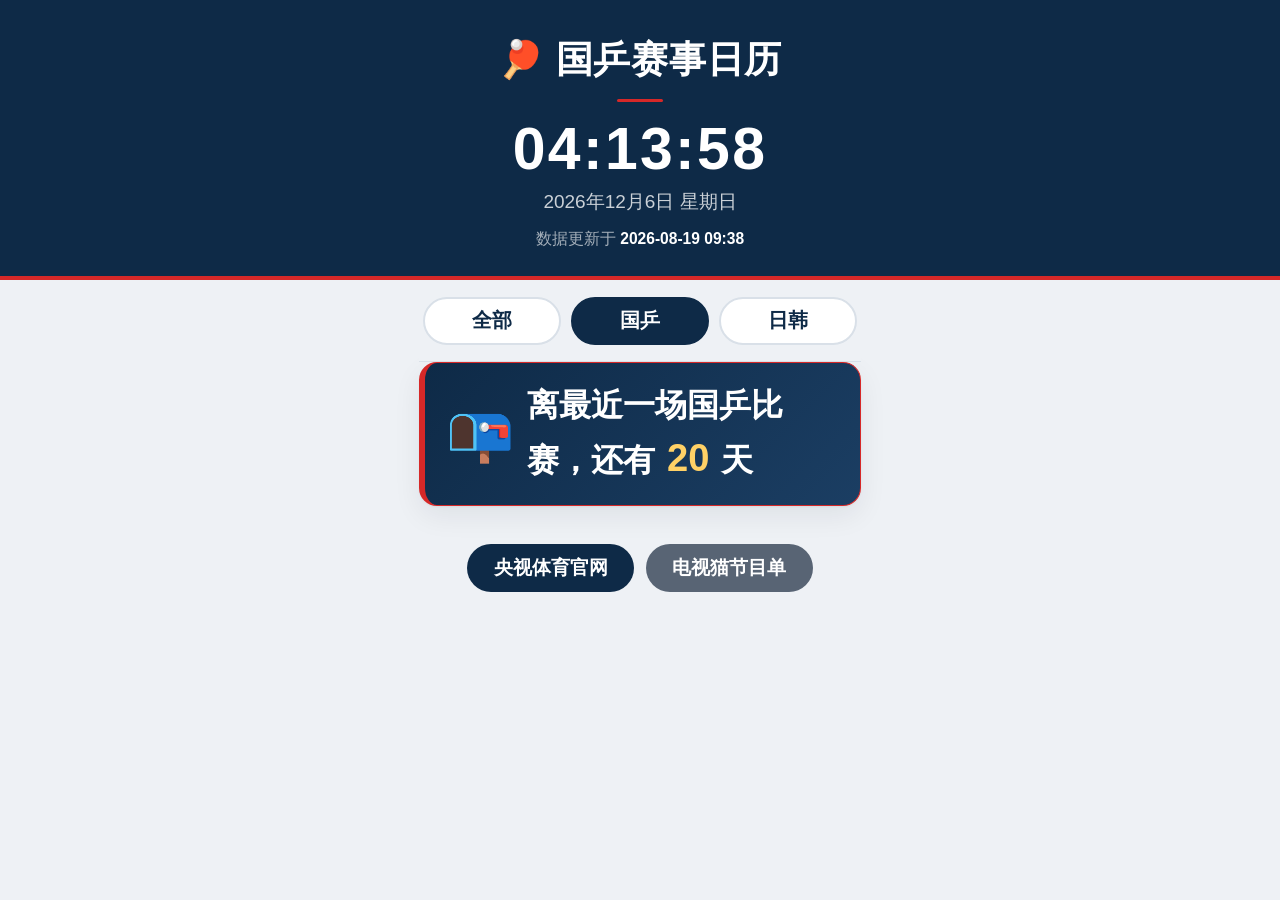
==== commit fa3ee2b7: "fix: 节目列表窄屏布局重构,时间+台标左侧堆叠、节目名独占右侧避免一字一断" ====
--- a/index.html
+++ b/index.html
@@ -418,32 +418,46 @@
       display: flex; flex-direction: column; gap: .35rem;
     }
     .pending__row {
-      display: grid;
-      grid-template-columns: 3.6rem 4.6rem 1fr;
-      gap: .55rem; align-items: center;
+      display: flex;
+      align-items: center;
+      gap: .7rem;
       background: #fff;
       border: 1px solid var(--line);
       border-radius: .5rem;
-      padding: .5rem .7rem;
+      padding: .55rem .75rem;
       font-size: 1rem; line-height: 1.4;
+    }
+    /* 左侧元信息列:时间 + 台标上下两行堆叠(窄屏也只占窄窄一列,把空间让给节目名)*/
+    .pending__meta {
+      flex: 0 0 auto;
+      display: flex; flex-direction: column;
+      align-items: flex-start; gap: .2rem;
     }
     .pending__time {
       font-family: ui-monospace, 'SF Mono', Menlo, Consolas, monospace;
       font-weight: 800; color: var(--navy);
       font-variant-numeric: tabular-nums;
       font-size: 1rem;
+      white-space: nowrap;
+      line-height: 1.2;
     }
     .pending__chan {
       font-weight: 700; color: var(--ink);
-      background: #eaf1f8; padding: .15rem .5rem;
-      border-radius: .35rem; text-align: center;
-      font-size: .85rem; white-space: nowrap;
-      justify-self: start;
+      background: #eaf1f8; padding: .1rem .45rem;
+      border-radius: .3rem; text-align: center;
+      font-size: .78rem; white-space: nowrap;
+      line-height: 1.3;
     }
     .pending__section--other .pending__chan {
       background: #f3f3f3; color: #666;
     }
-    .pending__prog { color: var(--ink-2); word-break: break-word; }
+    /* 节目名独占右侧:flex:1 + min-width:0 是 flex 项允许文本收缩换行的关键 */
+    .pending__prog {
+      flex: 1 1 auto; min-width: 0;
+      color: var(--ink-2);
+      word-break: break-word;
+      overflow-wrap: anywhere;
+    }
     .pending__next-event {
       display: flex; flex-direction: column; gap: .15rem;
       margin-top: .15rem; padding: .65rem .85rem;
@@ -1765,9 +1779,11 @@
               html +=   '<ul class="pending__list">';
               list.forEach(function (it) {
                 html += '<li class="pending__row">' +
-                          '<span class="pending__time">' + esc(it.time) + '</span>' +
-                          '<span class="pending__chan">' + esc(it.channel || 'CCTV') + '</span>' +
-                          '<span class="pending__prog">' + esc(it.program) + '</span>' +
+                          '<div class="pending__meta">' +
+                            '<span class="pending__time">' + esc(it.time) + '</span>' +
+                            '<span class="pending__chan">' + esc(it.channel || 'CCTV') + '</span>' +
+                          '</div>' +
+                          '<div class="pending__prog">' + esc(it.program) + '</div>' +
                         '</li>';
               });
               html +=   '</ul>';
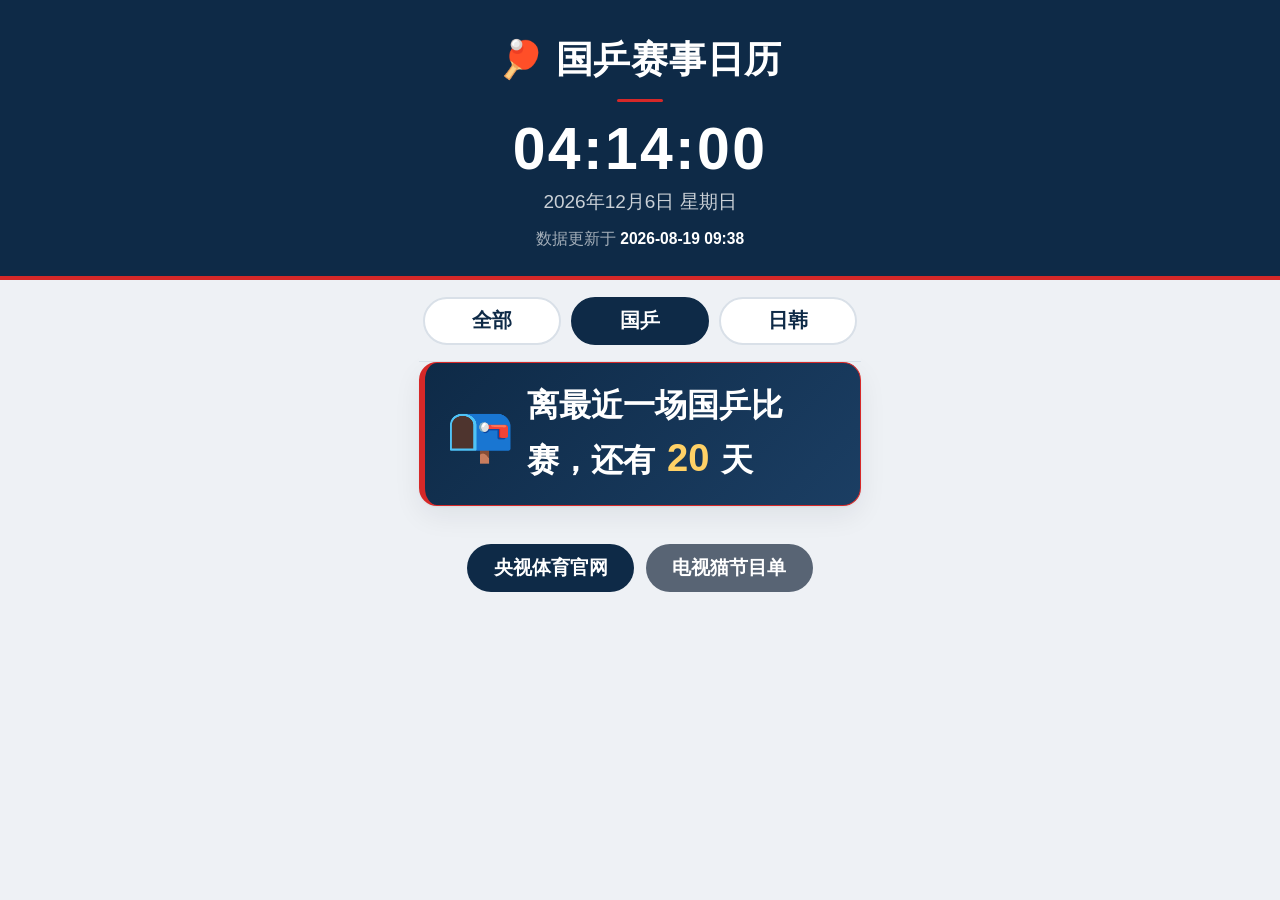
==== commit 9366705c: "refactor: 拆分 index.html 为 index.html(骨架)+style.css+app.js 三文件,零构建,行为严格等价(工程师拆分+QA独立验证双绿)" ====
--- a/index.html
+++ b/index.html
@@ -8,709 +8,7 @@
   <meta http-equiv="Cache-Control" content="no-cache, no-store, must-revalidate">
   <meta http-equiv="Pragma" content="no-cache">
   <meta http-equiv="Expires" content="0">
-  <style>
-    /* ============ 国乒赛事日历 · 移动端重设计 ============ */
-    /* 设计语言:体育转播编辑风 —— 深海蓝主色 + 中国红强调,高对比、大字号、零动效(适老化) */
-
-    :root {
-      --page:      #eef1f5;   /* 页面底色:冷调浅灰蓝 */
-      --card:      #ffffff;   /* 卡片底色 */
-      --ink:       #14202c;   /* 主文字:近黑,高对比 */
-      --ink-2:     #586474;   /* 次级文字 */
-      --navy:      #0e2a47;   /* 主色:深海蓝 */
-      --navy-2:    #1b3e63;   /* 主色 hover/分层 */
-      --red:       #d62828;   /* 强调:中国红(今日/高风险) */
-      --red-soft:  #fdecec;
-      --green:     #0a7a3a;   /* 已结束比分 */
-      --green-soft:#e7f6ed;
-      --amber:     #9a5a00;   /* 风险提示文字 */
-      --amber-soft:#fdf3e2;
-      --line:      #d9e0e8;   /* 分隔线/边框 */
-      --radius:    18px;
-      --filter-h:  4.3rem;   /* 粘性筛选条总高,日期头部吸顶精确贴其下沿 */
-      --shadow:    0 1px 2px rgba(14,32,43,.05), 0 10px 28px rgba(14,32,43,.07);
-
-      --fs-title: clamp(1.5rem, 4.2vw, 1.95rem);
-      --fs-clock: clamp(2.3rem, 9vw, 3.1rem);
-      --fs-date:  clamp(1.3rem, 5vw, 1.6rem);
-      --fs-time:  clamp(1.9rem, 7.5vw, 2.4rem);
-      --fs-name:  clamp(1.35rem, 5.2vw, 1.7rem);
-      --fs-info:  clamp(.85rem, 3vw, .98rem);
-    }
-
-    * { margin: 0; padding: 0; box-sizing: border-box; }
-
-    html { font-size: 18px; -webkit-text-size-adjust: 100%; }
-    @media (min-width: 600px) { html { font-size: 19px; } }
-
-    body {
-      font-family: -apple-system, BlinkMacSystemFont, "PingFang SC", "Microsoft YaHei", "Helvetica Neue", sans-serif;
-      background: var(--page);
-      color: var(--ink);
-      line-height: 1.6;
-      padding: 0 0 calc(env(safe-area-inset-bottom) + 2rem);
-    }
-
-    .wrap { max-width: 480px; margin: 0 auto; padding: 0 1rem; }
-
-    /* ---------- 国籍筛选条(粘性,占顶部) ---------- */
-    .filter {
-      position: sticky; top: 0; z-index: 6;
-      height: var(--filter-h);
-      box-sizing: border-box;
-      display: flex; gap: .5rem; align-items: center;
-      padding: 0 .2rem;
-      background: var(--page);
-      border-bottom: 1px solid var(--line);
-    }
-    .filter__btn {
-      flex: 1; min-height: 48px;
-      font-family: inherit; font-size: 1.05rem; font-weight: 800;
-      color: var(--navy); background: #fff;
-      border: 2px solid var(--line); border-radius: 2rem;
-      cursor: pointer; -webkit-tap-highlight-color: transparent;
-    }
-    .filter__btn.is-active { background: var(--navy); color: #fff; border-color: var(--navy); }
-    .filter__btn:active { opacity: .85; }
-
-    /* ---------- 顶部品牌带(深海蓝) ---------- */
-    .top {
-      background: var(--navy);
-      color: #fff;
-      text-align: center;
-      padding: 1.6rem 1rem 1.3rem;
-      border-bottom: 4px solid var(--red);
-    }
-    .top__brand {
-      font-size: var(--fs-title);
-      font-weight: 800;
-      letter-spacing: .02em;
-    }
-    .top__brand::after {
-      content: "";
-      display: block;
-      width: 46px; height: 3px;
-      background: var(--red);
-      margin: .5rem auto 0;
-      border-radius: 2px;
-    }
-    .top__clock {
-      margin-top: .8rem;
-      font-size: var(--fs-clock);
-      font-weight: 800;
-      font-variant-numeric: tabular-nums;
-      letter-spacing: .04em;
-      line-height: 1.1;
-    }
-    .top__dated { margin-top: .25rem; font-size: 1rem; color: rgba(255,255,255,.78); }
-    .top__updated { margin-top: .5rem; font-size: .82rem; color: rgba(255,255,255,.62); }
-    .top__updated strong { color: #fff; font-weight: 700; }
-
-    /* ---------- 日期卡片 ---------- */
-    /* 注意:不能设 overflow:hidden,否则内部 .day__head 的 sticky 会被截断失效 */
-    .day {
-      background: var(--card);
-      border: 1px solid var(--line);
-      border-radius: var(--radius);
-      margin: 1.4rem 0;
-      box-shadow: var(--shadow);
-    }
-    .day--today { border-top: 4px solid var(--red); }
-    .day--past { border-top: 4px solid #c4cdd8; }
-    .day--past .day__head { background: #eef1f5; }
-    /* 卡片圆角兜底:首子(日期头)左上/右上、末子(待公布/比赛)左下/右下 */
-    .day__head { border-radius: var(--radius) var(--radius) 0 0; }
-    .day > :last-child { border-radius: 0 0 var(--radius) var(--radius); }
-
-    .day__head {
-      position: sticky; top: var(--filter-h);
-      z-index: 4;
-      display: flex; flex-wrap: wrap;
-      align-items: center;
-      justify-content: space-between;
-      gap: .6rem;
-      padding: .95rem 1.1rem;
-      background: #f4f7fa;
-      border-bottom: 1px solid var(--line);
-      box-shadow: 0 2px 6px rgba(14,32,43,.08);
-    }
-    .day__when { display: flex; flex-wrap: wrap; align-items: baseline; gap: .55rem; min-width: 0; }
-    .day__date { font-size: var(--fs-date); font-weight: 800; color: var(--navy); }
-    .day__week { font-size: 1.05rem; color: var(--ink-2); font-weight: 600; }
-
-    .day__tags { display: flex; flex-wrap: wrap; align-items: center; gap: .45rem; flex-shrink: 0; }
-    .tag {
-      font-size: .92rem; font-weight: 800;
-      padding: .25rem .7rem; border-radius: 2rem; white-space: nowrap;
-    }
-    .tag--today { background: var(--red); color: #fff; }
-    .tag--soon  { background: var(--navy); color: #fff; }
-    .tag--muted { background: #e4e9ef; color: var(--ink-2); }
-    .tag--past  { background: #c4cdd8; color: var(--ink-2); }
-
-    /* 战报回顾分隔标题:细线 + 居中字,和上面今日内容明显分界 */
-    .recap-sep {
-      display: flex; align-items: center; gap: .8rem;
-      margin: 2.2rem 0 .2rem;
-      color: var(--ink-2);
-      font-size: 1.05rem; font-weight: 800; letter-spacing: .1em;
-    }
-    .recap-sep::before, .recap-sep::after {
-      content: ""; flex: 1; height: 2px; border-radius: 2px;
-      background: linear-gradient(to right, transparent, var(--line) 45%, var(--line) 55%, transparent);
-    }
-    .recap-sep span { padding: 0 .25rem; white-space: nowrap; }
-
-    /* ---------- 比赛卡片 ---------- */
-    .match { padding: 1.05rem 1.1rem; border-bottom: 1px solid var(--line); }
-    .match:last-child { border-bottom: none; }
-
-    /* 当日「已完成」分隔:细线 + 居中「已结束」,与上方未开始比赛明显分界 */
-    .match-sep {
-      display: flex; align-items: center; gap: .6rem;
-      margin: .4rem 0 .15rem;
-      padding: 0 1.1rem;
-      color: var(--ink-2);
-      font-size: .95rem; font-weight: 800; letter-spacing: .12em;
-    }
-    .match-sep::before, .match-sep::after {
-      content: ""; flex: 1; height: 1px; border-radius: 2px;
-      background: var(--line);
-    }
-    .match-sep span { padding: 0 .5rem; white-space: nowrap; background: var(--card); }
-
-    .match__event {
-      display: block; width: fit-content; margin: 0 auto .8rem;
-      max-width: 100%;
-      font-size: 1rem; font-weight: 700; color: var(--navy);
-      background: #eaf1f8; border: 1px solid #cdddee;
-      padding: .3rem .9rem; border-radius: 2rem; text-align: center;
-      word-break: break-word;
-    }
-
-    .match__bar {
-      display: flex; flex-wrap: wrap; align-items: center; justify-content: center; gap: .5rem .7rem;
-      margin-bottom: .7rem;
-    }
-    .match__time {
-      font-size: var(--fs-time); font-weight: 800; color: var(--navy);
-      font-variant-numeric: tabular-nums; line-height: 1;
-    }
-    .match__chan {
-      font-size: .95rem; font-weight: 700; color: #fff; background: var(--navy);
-      padding: .28rem .8rem; border-radius: 2rem; white-space: nowrap;
-    }
-
-    .match__players {
-      display: grid; grid-template-columns: 1fr auto 1fr;
-      align-items: center; gap: .5rem;
-    }
-    .player { display: flex; flex-direction: column; align-items: center; text-align: center; min-width: 0; }
-    .player__flag { font-size: 1.4rem; line-height: 1; }
-    .player__name { font-size: var(--fs-name); font-weight: 800; color: var(--ink); margin-top: .15rem; }
-    .player__meta { font-size: var(--fs-info); color: var(--ink-2); font-weight: 500; margin-top: .1rem; word-break: break-word; }
-    .player__vs { font-size: 1.05rem; font-weight: 800; color: var(--red); }
-
-    .match__result {
-      margin-top: .85rem; padding: .55rem .6rem;
-      font-size: 1rem; color: var(--ink);
-      background: var(--green-soft); border: 1px solid #a9dcc0; border-radius: .6rem;
-      text-align: center;
-    }
-    /* 比分表格:体育转播风,选手名 × 局分,总分列,赢家局分高亮 */
-    .score-table-wrap { overflow-x: auto; -webkit-overflow-scrolling: touch; }
-    .score-table {
-      width: 100%; border-collapse: collapse; table-layout: fixed;
-      font-size: .98rem; line-height: 1.2;
-    }
-    .score-table th, .score-table td {
-      padding: .35rem .25rem; text-align: center; vertical-align: middle;
-      border: 1px solid rgba(10,122,58,.25);
-    }
-    .score-table thead th {
-      background: var(--navy); color: #fff; font-weight: 800; font-size: .85rem;
-    }
-    .score-table thead th:first-child { background: #1b3e63; }
-    .score-table tbody td { background: #fff; color: var(--ink); font-weight: 700; }
-    .score-table__player {
-      text-align: left; padding-left: .5rem; font-weight: 800;
-      white-space: nowrap; overflow: hidden; text-overflow: ellipsis;
-    }
-    .score-table__total {
-      background: rgba(10,122,58,.08) !important; color: var(--green); font-weight: 800;
-    }
-    .score-table__score.is-winner { color: var(--green); font-weight: 800; background: rgba(10,122,58,.06); }
-    /* 进行中:红色主题 + 顶部横幅,与已结束(绿)明显区分,适老化高对比 */
-    .match__result--live { background: var(--red-soft); border-color: #e6b3b3; }
-    .match__live {
-      display: flex; flex-wrap: wrap; justify-content: center; align-items: center; gap: .5rem;
-      margin-bottom: .55rem; padding: .45rem .7rem;
-      background: var(--red); color: #fff;
-      font-size: 1.05rem; font-weight: 800; line-height: 1.2; text-align: center;
-      border-radius: .5rem;
-    }
-    .score-table--live th, .score-table--live td { border-color: rgba(214,40,40,.28); }
-    .score-table--live .score-table__total {
-      background: rgba(214,40,40,.10) !important; color: var(--red); font-weight: 800;
-    }
-    .score-table--live .score-table__score.is-winner {
-      color: var(--red); font-weight: 800; background: rgba(214,40,40,.07);
-    }
-    /* 比赛总结(已结束)/ 看点(未开始/进行中):统一便签卡,区分配色,零动效适老化 */
-    .match__note {
-      margin-top: .7rem;
-      border-radius: .7rem;
-      overflow: hidden;
-      border: 1px solid var(--line);
-      background: #fff;
-    }
-    .note--summary { border-color: #bcd4e6; background: #eef5fb; }
-    .note--watch   { border-color: #d9c7e8; background: #f5eefb; }
-    .note__head {
-      display: flex; align-items: center; gap: .45rem;
-      padding: .5rem .8rem;
-      font-size: .95rem; font-weight: 800;
-      border-bottom: 1px solid rgba(14,32,43,.08);
-    }
-    .note--summary .note__head { background: rgba(14,42,71,.06); color: var(--navy); }
-    .note--watch   .note__head { background: rgba(106,40,156,.06); color: #6a289c; }
-    .note__body {
-      padding: .65rem .85rem .75rem;
-      font-size: 1rem; line-height: 1.62; color: var(--ink);
-    }
-    /* 风险提示:结构化卡片——标签式影响点 + 可视化时间轴 + 紧凑证据/数据,拒绝大段文字 */
-    .match__risk {
-      margin-top: .85rem;
-      border-radius: .7rem;
-      overflow: hidden;
-      border: 1px solid var(--line);
-      background: #fff;
-    }
-    .risk--high { border-color: #e6b3b3; background: var(--red-soft); }
-    .risk--mid  { border-color: #f0d9ad; background: var(--amber-soft); }
-    .risk--low  { border-color: #a9dcc0; background: var(--green-soft); }
-
-    .risk__head {
-      display: flex; flex-wrap: wrap; align-items: center; gap: .35rem .5rem;
-      padding: .55rem .8rem;
-      border-bottom: 1px solid rgba(14,32,43,.08);
-    }
-    .risk--high .risk__head { background: rgba(214,40,40,.08); }
-    .risk--mid  .risk__head { background: rgba(154,90,0,.07); }
-    .risk--low  .risk__head { background: rgba(10,122,58,.07); }
-
-    .risk__badge {
-      font-size: .92rem; font-weight: 800; color: #fff;
-      padding: .22rem .65rem; border-radius: 2rem; white-space: nowrap;
-      line-height: 1.2;
-    }
-    .risk--high .risk__badge { background: var(--red); }
-    .risk--mid  .risk__badge { background: var(--amber); }
-    .risk--low  .risk__badge { background: var(--green); }
-
-    .risk__type { font-size: .9rem; font-weight: 700; color: var(--ink-2); }
-
-    /* 影响点:短句标签流,一行一个结论 */
-    .risk__impacts {
-      display: flex; flex-direction: column; gap: .35rem;
-      padding: .65rem .85rem .5rem;
-    }
-    .risk__impact {
-      display: flex; align-items: flex-start; gap: .4rem;
-      font-size: .98rem; line-height: 1.45; color: var(--ink);
-      font-weight: 600;
-    }
-    .risk__impact::before {
-      content: "•";
-      flex-shrink: 0;
-      color: var(--amber); font-weight: 800; font-size: 1.1rem; line-height: 1;
-      margin-top: .05rem;
-    }
-    .risk--high .risk__impact::before { color: var(--red); }
-    .risk--low  .risk__impact::before { color: var(--green); }
-
-    /* 时间冲突可视化:横向时间轴,冲突段标红,直播段标绿 */
-    .risk__timeline {
-      display: flex; flex-wrap: wrap; align-items: center; gap: .35rem;
-      padding: .45rem .85rem .55rem;
-    }
-    .risk__slot {
-      flex: 1 1 auto; min-width: 4.2rem; max-width: 100%;
-      padding: .35rem .5rem;
-      background: #fff; border: 1px solid var(--line); border-radius: .55rem;
-      font-size: .82rem; font-weight: 700; color: var(--ink); text-align: center;
-      line-height: 1.25;
-    }
-    .risk__slot--block { background: #f0f2f5; color: var(--ink-2); border-color: #d9dee5; }
-    .risk__slot--live { background: var(--green-soft); color: var(--green); border-color: #a9dcc0; }
-    .risk__slot--cut { background: var(--red-soft); color: var(--red); border-color: #e6b3b3; }
-    .risk__slot__time {
-      display: block; font-size: .78rem; font-weight: 800; color: var(--navy);
-      margin-bottom: .05rem;
-    }
-
-    /* 数据:紧凑小字 + 双栏数据卡 */
-    .risk__stat {
-      padding: .55rem .85rem .65rem;
-      font-size: .92rem; line-height: 1.5;
-      border-top: 1px dashed rgba(14,32,43,.12);
-      color: var(--navy); font-weight: 600;
-      background: rgba(14,42,71,.045);
-    }
-    .risk__stat-grid {
-      display: grid; grid-template-columns: 1fr 1fr; gap: .5rem;
-      margin-top: .35rem;
-    }
-    .risk__stat-card {
-      background: #fff; border: 1px solid rgba(14,42,71,.12); border-radius: .55rem;
-      padding: .45rem .5rem; text-align: center;
-    }
-    .risk__stat-card__label {
-      font-size: .72rem; font-weight: 700; color: var(--ink-2);
-      margin-bottom: .1rem;
-    }
-    .risk__stat-card__val {
-      font-size: .95rem; font-weight: 800; color: var(--navy);
-      line-height: 1.2;
-    }
-
-    /* ---------- 待公布:精简,直接说下一场时间,不堆解释 ---------- */
-    .day__pending {
-      display: flex; flex-wrap: wrap; align-items: center; gap: .4rem .7rem;
-      padding: .9rem 1.1rem 1rem;
-    }
-    .pending__badge {
-      display: inline-flex; align-items: center;
-      font-size: .85rem; font-weight: 800; color: var(--navy);
-      background: #eaf1f8; border: 1px solid #cdddee;
-      padding: .2rem .65rem; border-radius: 2rem;
-    }
-    .pending__next {
-      font-size: 1rem; font-weight: 600; color: var(--ink);
-      word-break: break-word;
-    }
-    .pending__next strong { color: var(--navy); font-weight: 800; }
-
-    /* 空窗期/无直播天:结构化排版——摘要 + 乒乓节目 + 其他体育 + 下一场,外婆一目了然 */
-    .day__pending--none {
-      display: flex; flex-direction: column; gap: .65rem;
-      padding: .95rem 1.1rem 1.1rem;
-      background: #fbfcfd; border: 1px solid var(--line); border-radius: .85rem;
-    }
-    .day__pending--none .pending__badge {
-      align-self: flex-start;
-      color: #b06a00; background: #fff4e3; border-color: #f3d9b0;
-    }
-    .pending__lead {
-      margin: 0;
-      font-size: 1.02rem; line-height: 1.55; color: var(--ink);
-      padding: .15rem 0 .25rem .65rem;
-      border-left: 3px solid #f3d9b0;
-    }
-    .pending__section { display: flex; flex-direction: column; gap: .35rem; }
-    .pending__section-head {
-      font-size: .92rem; font-weight: 800; color: var(--navy);
-      letter-spacing: .02em;
-    }
-    .pending__section--other .pending__section-head { color: #888; }
-    .pending__list {
-      list-style: none; margin: 0; padding: 0;
-      display: flex; flex-direction: column; gap: .35rem;
-    }
-    .pending__row {
-      display: flex;
-      align-items: center;
-      gap: .7rem;
-      background: #fff;
-      border: 1px solid var(--line);
-      border-radius: .5rem;
-      padding: .55rem .75rem;
-      font-size: 1rem; line-height: 1.4;
-    }
-    /* 左侧元信息列:时间 + 台标上下两行堆叠(窄屏也只占窄窄一列,把空间让给节目名)*/
-    .pending__meta {
-      flex: 0 0 auto;
-      display: flex; flex-direction: column;
-      align-items: flex-start; gap: .2rem;
-    }
-    .pending__time {
-      font-family: ui-monospace, 'SF Mono', Menlo, Consolas, monospace;
-      font-weight: 800; color: var(--navy);
-      font-variant-numeric: tabular-nums;
-      font-size: 1rem;
-      white-space: nowrap;
-      line-height: 1.2;
-    }
-    .pending__chan {
-      font-weight: 700; color: var(--ink);
-      background: #eaf1f8; padding: .1rem .45rem;
-      border-radius: .3rem; text-align: center;
-      font-size: .78rem; white-space: nowrap;
-      line-height: 1.3;
-    }
-    .pending__section--other .pending__chan {
-      background: #f3f3f3; color: #666;
-    }
-    /* 节目名独占右侧:flex:1 + min-width:0 是 flex 项允许文本收缩换行的关键 */
-    .pending__prog {
-      flex: 1 1 auto; min-width: 0;
-      color: var(--ink-2);
-      word-break: break-word;
-      overflow-wrap: anywhere;
-    }
-    .pending__next-event {
-      display: flex; flex-direction: column; gap: .15rem;
-      margin-top: .15rem; padding: .65rem .85rem;
-      background: linear-gradient(135deg, #fff8e8 0%, #fff2d3 100%);
-      border: 1px solid #f0d68a; border-radius: .55rem;
-    }
-    .pending__next-label {
-      font-size: .85rem; font-weight: 800; color: #b06a00;
-      letter-spacing: .02em;
-    }
-    .pending__next-text {
-      font-size: 1rem; font-weight: 600; color: var(--ink); line-height: 1.5;
-      word-break: break-word;
-    }
-    /* 解析失败时的回退样式,保留旧版观感 */
-    .pending__fallback .pending__note {
-      font-size: .95rem; line-height: 1.65; color: var(--ink-2);
-      word-break: break-word; white-space: normal;
-    }
-
-    .sched { padding: .35rem .85rem .85rem; }
-    .sched__row {
-      display: flex; flex-wrap: wrap; align-items: flex-start; gap: .75rem;
-      margin: .55rem 0; padding: .75rem .9rem;
-      background: #f7f9fb; border: 1px solid var(--line); border-radius: .85rem;
-      min-width: 0;
-    }
-    .sched__time {
-      flex: 0 0 auto;
-      display: flex; flex-direction: column; align-items: flex-start;
-      line-height: 1.15;
-      min-width: 3.2rem; max-width: 42%;
-      text-align: left;
-      word-break: break-word;
-    }
-    .sched__time-start {
-      font-size: 1.15rem; font-weight: 800; color: var(--navy);
-      font-variant-numeric: tabular-nums;
-    }
-    .sched__time-end {
-      font-size: .88rem; font-weight: 700; color: var(--ink-2);
-      font-variant-numeric: tabular-nums;
-    }
-    .sched__main {
-      flex: 1 1 10rem;
-      min-width: 0;
-    }
-    .sched__chan {
-      display: inline-block; font-size: .82rem; font-weight: 700; color: #fff;
-      background: var(--navy); padding: .18rem .6rem; border-radius: 2rem; margin-bottom: .2rem;
-      white-space: normal; word-break: break-word;
-    }
-    .sched__text { font-size: .98rem; color: var(--ink); line-height: 1.5; word-break: break-word; }
-    /* 待公布窗口拆成「对决」卡片:阶段 + 双方 + 状态,干净可读 */
-    .sched__list { display: flex; flex-direction: column; gap: .55rem; }
-    .sched__duel {
-      padding: .55rem .7rem;
-      background: #fff;
-      border: 1px solid var(--line);
-      border-radius: .7rem;
-      min-width: 0;
-    }
-    .sched__duel-stage {
-      font-size: .88rem; font-weight: 800; color: var(--navy);
-      margin-bottom: .25rem; line-height: 1.2;
-      word-break: break-word;
-    }
-    .sched__duel-players {
-      font-size: 1rem; font-weight: 700; color: var(--ink); line-height: 1.45;
-      word-break: break-word;
-      min-width: 0;
-    }
-    .sched__vs {
-      display: inline-block;
-      margin: 0 .35rem;
-      padding: .1rem .42rem;
-      font-size: .78rem; font-weight: 800; color: #fff;
-      background: var(--red); border-radius: 2rem;
-      vertical-align: middle; line-height: 1;
-    }
-    .sched__duel-status { margin-top: .35rem; }
-    .sched__status {
-      display: inline-block;
-      font-size: .74rem; font-weight: 800;
-      padding: .12rem .45rem; border-radius: 2rem;
-      line-height: 1.2;
-    }
-    .sched__status.is-locked { background: var(--green-soft); color: var(--green); border: 1px solid #a9dcc0; }
-    .sched__status.is-pending { background: #e4e9ef; color: var(--ink-2); border: 1px solid var(--line); }
-    .sched__note {
-      font-size: .9rem; color: var(--ink-2); line-height: 1.5;
-      padding: .35rem .5rem;
-      background: #f0f2f5; border-radius: .5rem;
-    }
-    .sched__empty {
-      padding: 1rem 1.1rem 1.2rem;
-      font-size: 1rem; color: var(--ink-2); text-align: center;
-    }
-
-    /* ---------- 空窗期:下一场 ---------- */
-    .day--next { border-top: 4px solid var(--navy); margin-top: .4rem; }
-    .day__next-title {
-      padding: .95rem 1.1rem .35rem;
-      font-size: 1.06rem; font-weight: 800; color: var(--navy);
-      text-align: center; letter-spacing: .02em;
-    }
-    .day__next {
-      padding: .2rem 1.1rem 1.25rem; text-align: center; line-height: 1.6;
-      font-size: 1.02rem; font-weight: 600; color: var(--ink);
-    }
-    .day__next strong { color: var(--navy); }
-    /* ---------- 顶部空窗期横幅(3 日内无比赛时显示) ---------- */
-    .gap-banner {
-      display: flex; align-items: center; gap: .65rem;
-      margin: 0 0 1rem;
-      padding: .95rem 1.1rem;
-      background: linear-gradient(135deg, var(--navy) 0%, var(--navy-2) 100%);
-      border: 1px solid var(--red);
-      border-left: 6px solid var(--red);
-      border-radius: var(--radius);
-      color: #fff;
-      font-size: var(--fs-name);
-      font-weight: 700; line-height: 1.5;
-      box-shadow: var(--shadow);
-    }
-    .gap-banner__icon { font-size: 1.7em; line-height: 1; flex: 0 0 auto; }
-    .gap-banner__text { word-break: break-word; }
-    .gap-banner__text strong {
-      color: #ffd166;
-      font-size: 1.18em; margin: 0 .15rem;
-      font-variant-numeric: tabular-nums;
-    }
-    /* 下一站:长文本结构化分块(适老化:大字号、左对齐、分节标题) */
-    .day__next--structured {
-      padding: .5rem 1.1rem 1.35rem; text-align: left;
-      display: flex; flex-direction: column; gap: .85rem;
-    }
-    .next__block { display: flex; flex-direction: column; gap: .3rem; }
-    .next__head {
-      font-size: 1.02rem; font-weight: 800; color: var(--navy);
-      display: flex; align-items: center; gap: .4rem;
-      padding-bottom: .25rem; border-bottom: 2px solid rgba(14,42,71,.12);
-    }
-    .next__body {
-      font-size: 1.0rem; line-height: 1.68; color: var(--ink);
-      font-weight: 600; word-break: break-word;
-    }
-    .next__block--hero .next__body {
-      background: rgba(14,42,71,.05); border-left: 4px solid var(--navy);
-      border-radius: .5rem; padding: .7rem .9rem;
-    }
-    .next__block--sources .next__body {
-      font-size: .92rem; color: var(--ink-2); background: rgba(14,42,71,.04);
-      border-radius: .5rem; padding: .55rem .8rem;
-    }
-    .next__timeline { margin: .1rem 0 0; padding-left: 1.25rem; display: flex; flex-direction: column; gap: .4rem; }
-    .next__timeline li { font-size: 1.0rem; line-height: 1.6; color: var(--ink); font-weight: 600; }
-
-    /* ---------- 重播:卡内一行 + 当日「今日重播」汇总区 ---------- */
-    /* 适老化:重播是「没看成当晚、白天看重播」的刚需,视觉上用中国红淡底 + 深蓝标签,
-       与风险卡(红/琥珀/绿)区分,但又不喧宾夺主;零动效、大字号 */
-    .match__replay {
-      margin-top: .6rem;
-      padding: .5rem .7rem;
-      background: rgba(14,42,71,.05);
-      border: 1px dashed #bcd4e6;
-      border-radius: .6rem;
-      font-size: .98rem; font-weight: 700; color: var(--navy);
-      display: flex; flex-wrap: wrap; align-items: center; gap: .3rem .6rem;
-    }
-    .match__replay .replay__note { font-weight: 600; color: var(--ink-2); font-size: .9rem; }
-    .day__replays {
-      padding: .6rem 1.1rem .85rem;
-      background: linear-gradient(to right, rgba(214,40,40,.06), rgba(214,40,40,0) 60%);
-      border-bottom: 1px solid var(--line);
-    }
-    .replays__head {
-      font-size: .95rem; font-weight: 800; color: var(--red);
-      margin-bottom: .45rem;
-    }
-    /* 当日底部「已重播」归档区:灰底静音符,与顶部「今日重播」(红/待看)明显区分 */
-    .day__replays--done {
-      background: linear-gradient(to right, rgba(88,100,116,.05), rgba(88,100,116,0) 60%);
-      border-bottom: none;
-      border-top: 1px solid var(--line);
-    }
-    .replays__head--done { color: var(--ink-2); }
-    .replay__item {
-      padding: .45rem .65rem;
-      background: #fff; border: 1px solid var(--line); border-radius: .6rem;
-      margin-bottom: .45rem;
-      font-size: .95rem;
-    }
-    .replay__item:last-child { margin-bottom: 0; }
-    .replay__line1 {
-      display: flex; flex-wrap: wrap; align-items: center; gap: .3rem .6rem;
-    }
-    .replay__line2 {
-      margin-top: .35rem;
-      display: flex; flex-wrap: wrap; align-items: center; gap: .2rem .25rem;
-      font-weight: 600; color: var(--ink);
-    }
-    .replay__line2 .replay__flag { font-size: 1.05rem; line-height: 1; margin-right: .15rem; }
-    .replay__vs { color: var(--ink-2); font-weight: 700; margin: 0 .25rem; }
-    .replay__time { font-weight: 800; color: var(--navy); font-variant-numeric: tabular-nums; }
-    .replay__chan { font-size: .8rem; font-weight: 700; color: #fff; background: var(--navy); padding: .16rem .55rem; border-radius: 2rem; }
-    .replay__match { color: var(--ink); font-weight: 600; }
-    .replay__flag { font-size: 1rem; line-height: 1; letter-spacing: .04rem; }
-    .replay__live { color: var(--ink-2); font-weight: 600; font-size: .85rem; }
-
-    /* ---------- 页脚 ---------- */
-    footer { margin-top: 2rem; text-align: center; }
-    .links { display: flex; flex-wrap: wrap; justify-content: center; gap: .6rem; }
-    .links a {
-      padding: .7rem 1.4rem; font-size: 1rem; font-weight: 700;
-      color: #fff; background: var(--navy); text-decoration: none;
-      border-radius: 2rem; min-height: 48px; line-height: 1;
-      display: inline-flex; align-items: center;
-    }
-    .links a:active { opacity: .88; }
-    .links a.secondary { background: var(--ink-2); }
-
-    /* 加载失败 */
-    .error {
-      margin: 1.4rem 0; padding: 1.2rem 1rem;
-      background: var(--red-soft); color: var(--red);
-      border: 2px solid #e6b3b3; border-radius: var(--radius);
-      font-size: 1.05rem; text-align: center;
-    }
-
-    /* ---------- 直播中标识(适老化:静态高亮,无闪烁动效) ---------- */
-    /* 比赛卡:红色左边框 + 淡红底,一眼区别于未开始/已结束 */
-    .match--live {
-      border-left: 6px solid var(--red);
-      background: linear-gradient(to right, rgba(214,40,40,.06), #fff 40%);
-    }
-    /* 直播中胶囊徽章:放在时间行/时段行,红底白字 + 小白点 */
-    .live-badge {
-      display: inline-flex; align-items: center; gap: .35rem;
-      font-size: .9rem; font-weight: 800; color: #fff;
-      background: var(--red); padding: .2rem .65rem; border-radius: 2rem;
-      white-space: nowrap; line-height: 1.3;
-    }
-    .live-badge::before {
-      content: ""; width: .5rem; height: .5rem; border-radius: 50%;
-      background: #fff; flex-shrink: 0;
-    }
-    /* 转播时段卡:直播中高亮 */
-    .sched__row--live {
-      border-color: var(--red);
-      background: rgba(214,40,40,.05);
-    }
-  </style>
+  <link rel="stylesheet" href="style.css">
 </head>
 <body>
   <header class="top">
@@ -735,1116 +33,6 @@
     </footer>
   </div>
 
-  <script>
-    // 适老化:纯文本渲染,无动画、无复杂交互,保证任何设备可读
-
-    // ---- 实时时钟(本地时间,每秒跳动) ----
-    function tick() {
-      var now = new Date();
-      var hh = String(now.getHours()).padStart(2, '0');
-      var mm = String(now.getMinutes()).padStart(2, '0');
-      var ss = String(now.getSeconds()).padStart(2, '0');
-      var el = document.getElementById('clock');
-      if (el) el.textContent = hh + ':' + mm + ':' + ss;
-      var de = document.getElementById('clockDate');
-      if (de) de.textContent = now.getFullYear() + '年' + (now.getMonth() + 1) + '月' + now.getDate() + '日 ' +
-        '星期' + '日一二三四五六'.charAt(now.getDay());
-    }
-    tick();
-    setInterval(tick, 1000);
-
-    // ---- 国旗映射(国籍 → 国旗 emoji) ----
-    // ⚠️ 地区键(中国香港/中国澳门/中国台北)必须排在「中国」之前,否则 flagFor 遍历会被「中国」短路
-    var FLAGS = {
-      '中国香港': '🇭🇰', '香港': '🇭🇰', '中国澳门': '🇲🇴', '澳门': '🇲🇴',
-      '中国台北': '🇨🇳', '中华台北': '🇨🇳', '中国': '🇨🇳',
-      '日本': '🇯🇵', '韩国': '🇰🇷', '朝鲜': '🇰🇵',
-      '法国': '🇫🇷', '德国': '🇩🇪', '英国': '🇬🇧', '瑞典': '🇸🇪',
-      '俄罗斯': '🇷🇺', '葡萄牙': '🇵🇹', '丹麦': '🇩🇰',
-      '乌克兰': '🇺🇦', '斯洛文尼亚': '🇸🇮', '奥地利': '🇦🇹', '西班牙': '🇪🇸',
-      '斯洛伐克': '🇸🇰', '匈牙利': '🇭🇺', '克罗地亚': '🇭🇷', '意大利': '🇮🇹',
-      '荷兰': '🇳🇱', '比利时': '🇧🇪', '卢森堡': '🇱🇺', '捷克': '🇨🇿',
-      '白俄罗斯': '🇧🇾', '瑞士': '🇨🇭', '希腊': '🇬🇷', '波兰': '🇵🇱',
-      '罗马尼亚': '🇷🇴', '塞尔维亚': '🇷🇸', '土耳其': '🇹🇷',
-      '美国': '🇺🇸', '加拿大': '🇨🇦', '巴西': '🇧🇷', '波多黎各': '🇵🇷',
-      '印度': '🇮🇳', '新加坡': '🇸🇬', '泰国': '🇹🇭', '伊朗': '🇮🇷',
-      '澳大利亚': '🇦🇺', '埃及': '🇪🇬', '尼日利亚': '🇳🇬',
-      '哈萨克': '🇰🇿', '哈萨克斯坦': '🇰🇿'
-    };
-    function flagFor(nation) {
-      if (!nation) return '';
-      for (var key in FLAGS) {
-        if (nation.indexOf(key) !== -1) return FLAGS[key];
-      }
-      return '';
-    }
-    // 跨国组合兜底:某些场次的 info 只写「跨国组合」,未拆分两国,需根据已知配对补旗
-    var CROSS_PAIR_FLAGS = {
-      '库库洛娃/达斯': ['斯洛伐克', '印度']
-    };
-    function crossFlagsForPair(name) {
-      var key = (name || '').replace(/\s+/g, '');
-      var nations = CROSS_PAIR_FLAGS[key];
-      return Array.isArray(nations) ? nations : [];
-    }
-    // 取某一方旗帜:单打=国籍;双打可能跨国(info 形如「日本/波多黎各」或「中国 · 女双组合」)
-    // 优先从 info 拆出多国(跨国双打两人各一面旗),info 无国别且 nation 为「跨国组合」时,
-    // 再按已知跨国配对兜底;最后回退到 nation;去重避免重复
-    function flagsForSide(name, info, nation) {
-      var parts = [];
-      function pushFlag(s) { var f = flagFor(s); if (f && parts.indexOf(f) === -1) parts.push(f); }
-      if (info) info.split(/[\/／·・,，]/).forEach(function (seg) { pushFlag(seg.trim()); });
-      if (!parts.length && nation && nation.indexOf('跨国') !== -1) {
-        crossFlagsForPair(name).forEach(pushFlag);
-      }
-      if (!parts.length && nation) pushFlag(nation);
-      return parts.join(' ');
-    }
-
-    // 加时间戳 + no-store,绕开 GitHub Pages 的 max-age=600 缓存,保证每次打开都拿最新数据
-    function loadData() {
-      return fetch('data.json?t=' + Date.now(), { cache: 'no-store' })
-        .then(function (res) { if (!res.ok) throw new Error('HTTP ' + res.status); return res.json(); });
-    }
-    loadData().then(render).catch(function (err) {
-      document.getElementById('updatedAt').textContent = '加载失败';
-      document.getElementById('days').innerHTML =
-        '<div class="error">数据加载失败(' + err.message + ')<br>请稍后刷新,或稍后再来访问。</div>';
-    });
-    // 赛中比分每 60s 轮询一次,直播中的比赛分数自动更新(配合刷新链写入的 live 字段)
-    setInterval(function () {
-      loadData().then(function (d) { render(d, true); }).catch(function () {});
-    }, 60000);
-
-    // ---- 直播中自动判定:根据当前时间,标记正在进行的比赛 ----
-    function parseDt(dateStr, timeStr) {
-      if (!dateStr || !timeStr) return null;
-      var d = new Date(dateStr + 'T' + timeStr + ':00');
-      return isNaN(d.getTime()) ? null : d;
-    }
-    function isLiveMatch(day, m, now) {
-      if (!m || m.result) return false;
-      var startDt = parseDt(day.date, m.time);
-      if (!startDt) return false;
-      var endDt = new Date(startDt.getTime() + 2.5 * 3600 * 1000); // 单场上限约 2.5h
-      return now >= startDt && now < endDt;
-    }
-    // 转播时段卡(如 "10:30-12:00")的直播中判定
-    function isLiveSchedule(dayDate, timeStr, now) {
-      if (!dayDate || !timeStr) return false;
-      var parts = String(timeStr).split('-');
-      if (parts.length === 2) {
-        var s = parseDt(dayDate, parts[0].trim());
-        var e = parseDt(dayDate, parts[1].trim());
-        if (s && e) return now >= s && now < e;
-      }
-      var single = parseDt(dayDate, timeStr.trim());
-      if (single) return now >= single && now < new Date(single.getTime() + 2.5 * 3600 * 1000);
-      return false;
-    }
-
-    function esc(s) {
-      return String(s).replace(/[&<>"']/g, function (c) {
-        return { '&': '&amp;', '<': '&lt;', '>': '&gt;', '"': '&quot;', "'": '&#39;' }[c];
-      });
-    }
-
-    // 比赛总结里去掉比分:比分已在上方比分表体现,总结只讲过程/意义,避免重复。
-    // 只剥离「数字-数字」形式的比分(含全场与单局、以及含比分的括号组),不碰「三局/第四局」等中文局数表述。
-    function cleanSummary(t) {
-      t = String(t).trim();
-      // ① 含比分的括号组(全场比分、单局比分串):整组删除
-      t = t.replace(/[（(][^（）()]*\d{1,2}-\d{1,2}[^（）()]*[）)]/g, '');
-      // ② 以X-Y / 连续比分串(11-5、11-7 / 11-5/11-3/...):整段删除
-      t = t.replace(/以?\d{1,2}-\d{1,2}([、／/]\d{1,2}-\d{1,2})*/g, '');
-      // ③ 清理删除后残留的多余顿号/逗号与首尾空白
-      t = t.replace(/[、，,]\s*(?=[、，,）)])/g, '');   // 标点后紧跟标点/右括号
-      t = t.replace(/^\s*[、，,]+|[、，,]+\s*$/g, '');     // 首尾残留标点
-      t = t.replace(/\s*（\s*/g, '（').replace(/\s*）\s*/g, '）'); // 括号靠拢
-      return t.trim();
-    }
-
-    function relativeLabel(dateStr) {
-      var today = new Date();
-      today.setHours(0, 0, 0, 0);
-      var d = new Date(dateStr + 'T00:00:00');
-      d.setHours(0, 0, 0, 0);
-      var diff = Math.round((d - today) / (1000 * 60 * 60 * 24));
-      if (diff === 0) return '今天';
-      if (diff === 1) return '明天';
-      if (diff === 2) return '后天';
-      return '';
-    }
-
-    function ordinal(n) {
-      var s = ['th', 'st', 'nd', 'rd'];
-      var v = n % 100;
-      return n + (s[(v - 20) % 10] || s[v] || s[0]);
-    }
-
-    function ordinalizeInfo(info) {
-      if (!info) return '';
-      return esc(info).replace(/世界第(\d+)/g, function (_, n) { return ordinal(parseInt(n, 10)) + ''; });
-    }
-
-    // 重播归属日:默认随直播场所在日;直播 start∈[23:00,24:00) 视为前一日深夜,重播归次日;replay.date 可覆盖
-    function addDays(dateStr, n) {
-      var d = new Date(dateStr + 'T00:00:00');
-      d.setDate(d.getDate() + n);
-      var y = d.getFullYear();
-      var m = String(d.getMonth() + 1).padStart(2, '0');
-      var day = String(d.getDate()).padStart(2, '0');
-      return y + '-' + m + '-' + day;
-    }
-    function replayTargetDate(day, m) {
-      if (m.replay && m.replay.date) return m.replay.date;     // 可选显式覆盖(罕见跨多日)
-      var h = parseInt((m.time || '').split(':')[0], 10);
-      if (!isNaN(h) && h >= 23) return addDays(day.date, 1);   // 23:00-23:59 视为前一日深夜,重播到次日
-      return day.date;                                          // 00:00-06:00 已是次日凌晨,重播随当场所在日
-    }
-    // 重播是否已过时间:以「重播归属日 + 重播时间」与当前时间比较;用于把已播的归档到当日底部
-    function isReplayPassed(day, m, now) {
-      var rp = m.replay;
-      if (!rp || !rp.time) return false;
-      var dt = parseDt(replayTargetDate(day, m), rp.time);
-      if (!dt) return false;
-      return dt.getTime() < now.getTime();
-    }
-    // 当日重播汇总区:只列中国队相关场次(陆/港/澳/台),分两行——第一行重播时间+昨夜直播时间,第二行国旗贴选手名
-    // mode: 'upcoming' = 未过时间(待看,置顶「今日重播」); 'past' = 已过时间(已播,归档到当日底部「今日已重播」)
-    function renderReplayZone(dateStr, items, now, mode) {
-      if (!items || !items.length) return '';
-      var isPast = (mode === 'past');
-      // 汇总区只展示中国队相关场次(中国大陆+中国香港+中国澳门,不含中国台北),避免外协对阵挤占老人视线
-      var cnItems = items.filter(function (it) {
-        var m = it.m;
-        return belongsToCN(m.nationHome) || belongsToCN(m.nationAway);
-      });
-      // 按时间是否已过分流:upcoming 留顶部待看,past 归底部已播
-      var modeItems = cnItems.filter(function (it) {
-        var passed = isReplayPassed(it.day, it.m, now);
-        return isPast ? passed : !passed;
-      });
-      if (!modeItems.length) return '';
-      var rows = modeItems.map(function (it) {
-        var m = it.m;
-        var hasCN = belongsToCN(m.nationHome) || belongsToCN(m.nationAway);
-        var hasJP = m.nationHome === '日本' || m.nationAway === '日本';
-        var hasKR = m.nationHome === '韩国' || m.nationAway === '韩国';
-        var scopeAttr = (hasCN ? ' data-cn="1"' : '') + ((hasJP || hasKR) ? ' data-jpkr="1"' : '');
-        var rp = m.replay;
-        return '<div class="replay__item"' + scopeAttr + '>' +
-                 '<div class="replay__line1">' +
-                   '<span class="replay__time">📺 ' + esc(rp.time) + '</span>' +
-                   '<span class="replay__chan">' + esc(rp.channel) + '</span>' +
-                   '<span class="replay__live">昨夜 ' + esc(m.time) + ' 直播</span>' +
-                 '</div>' +
-                 '<div class="replay__line2">' +
-                   '<span class="replay__flag">' + flagsForSide(m.playerHome, m.playerHomeInfo, m.nationHome) + '</span>' + esc(m.playerHome) +
-                   '<span class="replay__vs">VS</span>' +
-                   '<span class="replay__flag">' + flagsForSide(m.playerAway, m.playerAwayInfo, m.nationAway) + '</span>' + esc(m.playerAway) +
-                 '</div>' +
-               '</div>';
-      }).join('');
-      var headTitle = isPast ? '📼 今日已重播' : '📺 今日重播';
-      var boxCls = isPast ? 'day__replays day__replays--done' : 'day__replays';
-      var headCls = isPast ? 'replays__head replays__head--done' : 'replays__head';
-      return '<div class="' + boxCls + '">' +
-               '<div class="' + headCls + '">' + headTitle + '</div>' + rows +
-             '</div>';
-    }
-
-    // 解析比分字符串,返回 {homeName,homeWins,awayName,awayWins,sets:[[h,a],...]}
-    function parseResult(result) {
-      var s = String(result || '').trim();
-      var m = s.match(/^(.+?)\s+(\d+)-(\d+)\s+(.+?)(?:[（(]([^)）]+)[)）])?$/);
-      if (!m) return null;
-      var homeName = m[1].trim(), awayName = m[4].trim();
-      var homeWins = parseInt(m[2], 10), awayWins = parseInt(m[3], 10);
-      var sets = [];
-      if (m[5]) {
-        m[5].split('/').forEach(function (part) {
-          var nums = part.split('-');
-          if (nums.length === 2) {
-            var a = parseInt(nums[0], 10), b = parseInt(nums[1], 10);
-            if (!isNaN(a) && !isNaN(b)) sets.push([a, b]);
-          }
-        });
-      }
-      return { homeName: homeName, homeWins: homeWins, awayName: awayName, awayWins: awayWins, sets: sets };
-    }
-
-    // 把 result 渲染成体育转播式比分表格;解析失败则回落纯文本
-    function renderResult(m) {
-      var p = parseResult(m.result);
-      if (!p || !p.sets.length) {
-        return '<div class="match__result">' + esc(m.result) + '</div>';
-      }
-      var out = '<div class="match__result"><div class="score-table-wrap"><table class="score-table">';
-      out += '<thead><tr><th class="score-table__player"></th>';
-      for (var i = 0; i < p.sets.length; i++) {
-        out += '<th class="score-table__set">G' + (i + 1) + '</th>';
-      }
-      out += '<th class="score-table__total">总分</th></tr></thead><tbody>';
-      var rows = [
-        { name: p.homeName || m.playerHome, total: p.homeWins, idx: 0 },
-        { name: p.awayName || m.playerAway, total: p.awayWins, idx: 1 }
-      ];
-      rows.forEach(function (r) {
-        out += '<tr><td class="score-table__player" title="' + esc(r.name) + '">' + esc(r.name) + '</td>';
-        p.sets.forEach(function (set) {
-          var score = set[r.idx];
-          var isWinner = score === Math.max(set[0], set[1]);
-          out += '<td class="score-table__score' + (isWinner ? ' is-winner' : '') + '">' + esc(String(score)) + '</td>';
-        });
-        out += '<td class="score-table__total">' + esc(String(r.total)) + '</td></tr>';
-      });
-      out += '</tbody></table></div></div>';
-      return out;
-    }
-
-    // 进行中比赛:红色横幅 + 当前比分表(复用 parseResult,配色由绿转红区分已结束)
-    function renderLive(m) {
-      var banner = '<div class="match__live">🔴 进行中 · 当前比分</div>';
-      var p = parseResult(m.live);
-      if (!p || !p.sets.length) {
-        return banner + '<div class="match__result match__result--live">' + esc(m.live) + '</div>';
-      }
-      var out = banner + '<div class="match__result match__result--live"><div class="score-table-wrap"><table class="score-table score-table--live">';
-      out += '<thead><tr><th class="score-table__player"></th>';
-      for (var i = 0; i < p.sets.length; i++) {
-        out += '<th class="score-table__set">G' + (i + 1) + '</th>';
-      }
-      out += '<th class="score-table__total">总分</th></tr></thead><tbody>';
-      var rows = [
-        { name: p.homeName || m.playerHome, total: p.homeWins, idx: 0 },
-        { name: p.awayName || m.playerAway, total: p.awayWins, idx: 1 }
-      ];
-      rows.forEach(function (r) {
-        out += '<td class="score-table__player" title="' + esc(r.name) + '">' + esc(r.name) + '</td>';
-        p.sets.forEach(function (set) {
-          var score = set[r.idx];
-          var isWinner = score === Math.max(set[0], set[1]);
-          out += '<td class="score-table__score' + (isWinner ? ' is-winner' : '') + '">' + esc(String(score)) + '</td>';
-        });
-        out += '<td class="score-table__total">' + esc(String(r.total)) + '</td></tr>';
-      });
-      out += '</tbody></table></div></div>';
-      return out;
-    }
-
-    // 把转播窗口的冗长 content 拆成「对决」卡片,只保留阶段/双方/状态;中断/转台提示单独成注
-    function renderScheduleContent(s) {
-      var tournament = (s.tournament || '').trim();
-      var content = String(s.content || '').trim();
-      if (tournament) {
-        // 去掉开头的完整赛事名(如 "WTT欧洲大满贯瑞典站...")
-        if (content.indexOf(tournament) === 0) {
-          content = content.slice(tournament.length).replace(/^\s*[·]\s*/, '').trim();
-        }
-        // 去掉开头的赛事简称(如 tournament 为 "WTT横滨冠军赛" 时去掉 "横滨冠军赛")
-        var shortTournament = tournament.replace(/^(WTT|ITTF|国际乒联)\s*/, '').trim();
-        if (shortTournament && content.indexOf(shortTournament) === 0) {
-          content = content.slice(shortTournament.length).replace(/^\s*[·]\s*/, '').trim();
-        }
-      }
-
-      var segs = content.split(/[;。]/).map(function (p) { return p.trim(); }).filter(Boolean);
-      if (!segs.length) {
-        return '<div class="sched__text">' + esc(content || '对阵待公布') + '</div>';
-      }
-
-      var out = '<div class="sched__list">';
-      segs.forEach(function (seg) {
-        var status = '';
-        if (seg.indexOf('已锁定') !== -1) {
-          status = '<span class="sched__status is-locked">已锁定</span>';
-          seg = seg.replace(/已锁定/g, '').trim();
-        }
-        if (seg.indexOf('待定') !== -1) {
-          status = '<span class="sched__status is-pending">待定</span>';
-          seg = seg.replace(/待定/g, '').trim();
-        }
-        seg = seg.replace(/[;。,，]+$/, '').trim();
-
-        var isDuel = seg.replace(/[（(].*?[）)]/g, '').indexOf('vs') !== -1;
-        var isFinal = /决赛/.test(seg);
-        if (isDuel || isFinal) {
-          var vsIdx = seg.toLowerCase().indexOf('vs');
-          var colonIdx = seg.indexOf(':');
-          var stage = '', players = seg;
-          // 只有 vs 前面的 ":" 才是阶段分隔(避免 18:15/19:30 这类时间里的冒号误切)
-          if (vsIdx !== -1 && colonIdx !== -1 && colonIdx < vsIdx) {
-            stage = seg.slice(0, colonIdx).trim();
-            players = seg.slice(colonIdx + 1).trim();
-          }
-          // 无阶段但开头是"另一场"时,把它提作小标题
-          if (!stage && players.indexOf('另一场') === 0) {
-            stage = '另一场';
-            players = players.slice(3).replace(/^\s*/, '');
-          }
-          players = esc(players).replace(/\b(vs|VS|Vs)\b/g, '<span class="sched__vs">$1</span>');
-          out += '<div class="sched__duel">';
-          if (stage) out += '<div class="sched__duel-stage">' + esc(stage) + '</div>';
-          out += '<div class="sched__duel-players">' + players + '</div>';
-          if (status) out += '<div class="sched__duel-status">' + status + '</div>';
-          out += '</div>';
-        } else {
-          out += '<div class="sched__note">' + esc(seg) + '</div>';
-        }
-      });
-      out += '</div>';
-      return out;
-    }
-
-    // 从风险正文里提取时间冲突,生成可视化时间轴;同时返回被消耗掉的时间描述,避免在影响点里重复
-    function extractTimeline(body) {
-      if (!body) return { slots: [], consumed: [] };
-      // 正面直播描述(并机/全程/固定/同步/无插播):不拆时间轴,让原文作为普通影响点
-      if (/并机直播|全程直播|固定直播|同步直播|无插播/.test(body)) return { slots: [], consumed: [] };
-      var slots = [], consumed = [];
-      var pos = 0;
-      // 辅助:抓节目名(《》优先,否则 2~8 个汉字),去掉末尾语气词
-      function grabProgram(after) {
-        var book = after.match(/^《([^》]+)》/);
-        if (book) return { text: book[1], len: book[0].length };
-        var plain = after.match(/^[\u4e00-\u9fa5]{2,8}/);
-        if (plain) return { text: plain[0].replace(/[了呢吧啊]+$/g, ''), len: plain[0].length };
-        return null;
-      }
-      // 1) 连续时段 HH:MM-HH:MM
-      var rangeRe = /(\d{1,2}:\d{2})-(\d{1,2}:\d{2})/g;
-      body.replace(rangeRe, function (m, a, b) {
-        var idx = body.indexOf(m, pos);
-        pos = idx + m.length;
-        var after = body.slice(pos);
-        var prog = grabProgram(after.replace(/^(?:固定|连续|全程)?(?:播|转)?/, ''));
-        var text = prog ? prog.text : '其他节目';
-        slots.push({ type: 'block', start: a, end: b, text: text });
-        // 把包含该时段的整句标为已消耗(从句首到节目名后)
-        var sentStart = Math.max(0, body.lastIndexOf('，', idx) + 1, body.lastIndexOf(',', idx) + 1, body.lastIndexOf('；', idx) + 1, body.lastIndexOf(';', idx) + 1);
-        var sentEnd = prog ? (pos + prog.len) : (pos + 8);
-        consumed.push({ start: sentStart, end: Math.min(sentEnd, body.length) });
-        return m;
-      });
-      // 2) 单独时间点 HH:MM
-      var seen = {};
-      slots.forEach(function (sl) { seen[sl.start] = 1; if (sl.end) seen[sl.end] = 1; });
-      var pointRe = /(\d{1,2}:\d{2})(?!\s*-)/g;
-      var match;
-      while ((match = pointRe.exec(body)) !== null) {
-        var t = match[1], idx = match.index;
-        if (seen[t]) continue;
-        var after = body.slice(idx + t.length);
-        // 只把真正的冲突词当成 cut;"直播"里的"播"不算
-        var isCut = /(?:^|\s).{0,10}?(?:转[成到]?|切换|换成|改播|插播|中断|暂停|不播|临时改|调整|取消)/.test(after.slice(0, 24));
-        var isStart = /(?:开打|开赛|开始)/.test(after.slice(0, 16));
-        var type = isCut ? 'cut' : (isStart ? 'live' : 'block');
-        var text = '其他节目';
-        if (type === 'live') {
-          text = '开赛';
-        } else {
-          // 从"转/切换/换成/改播"之后开始抓节目名,避免把时间后面的"央视5"误当节目
-          var cutMatch = after.match(/(?:转[成到]?|切换|换成|改播)\s*/);
-          var startFrom = cutMatch ? after.slice(cutMatch.index + cutMatch[0].length) : after;
-          var cleaned = startFrom.replace(/^(?:\s*(?:晚上|下午|上午))?\s*(?:就|将|会)?\s*/, '');
-          var prog = grabProgram(cleaned);
-          if (prog) text = prog.text;
-        }
-        slots.push({ type: type, start: t, end: '', text: text });
-        // 消耗该时间所在的短句
-        var sentStart = Math.max(0, body.lastIndexOf('，', idx) + 1, body.lastIndexOf(',', idx) + 1, body.lastIndexOf('；', idx) + 1, body.lastIndexOf(';', idx) + 1);
-        var sentEnd = idx + t.length + 12;
-        consumed.push({ start: sentStart, end: Math.min(sentEnd, body.length) });
-      }
-      slots.sort(function (a, b) { return a.start.localeCompare(b.start); });
-      return { slots: slots, consumed: consumed };
-    }
-
-    // 把数据段拆成选手对比卡片,如 "A(...)对B(...)" 或 "A(...) vs B(...)"
-    function renderStatCards(stat) {
-      var s = esc(stat).replace(/^📊\s*/, '');
-      var m = s.match(/^(.+?)\((.+?)\)\s*(?:对|vs|VS)\s*(.+?)\((.+?)\)(.*)$/);
-      if (!m) return '<div class="risk__stat">' + s + '</div>';
-      var rest = m[5].trim().replace(/^[，,。；;]+/, '');
-      var cards = [
-        { name: m[1].trim(), info: m[2].trim() },
-        { name: m[3].trim(), info: m[4].trim() }
-      ];
-      var out = '<div class="risk__stat">📊 交手数据' +
-                '<div class="risk__stat-grid">';
-      cards.forEach(function (c) {
-        out += '<div class="risk__stat-card">' +
-                 '<div class="risk__stat-card__label">' + c.name + '</div>' +
-                 '<div class="risk__stat-card__val">' + c.info + '</div>' +
-               '</div>';
-      });
-      out += '</div>';
-      if (rest) out += '<div style="margin-top:.4rem;font-size:.88rem;color:var(--ink);">' + rest + '</div>';
-      out += '</div>';
-      return out;
-    }
-
-    // 把风险说明字符串拆成结构化卡片:徽章/标题 + 影响点标签 + 时间轴 + 数据卡片
-    // 数据源约定:🔴/✅/⚠️ 开头为严重级别,(类型)为可选短括号标注;
-    // 正文中 ⚠️ 引导证据来源提示(仅用于校验,不展示),📊 引导交手数据(恒在末尾)
-    function renderRisk(risk) {
-      if (!risk) return '';
-      var s = String(risk).trim();
-      var sev = { emoji: '', label: '风险提示', type: '', cls: 'risk--mid' };
-      // 冒号可选;括号内容若超长或含标点则视为正文而非类型
-      var m = s.match(/^(🔴|✅|⚠️)\s*(高风险|低风险|中风险)(?:\(([^)]+)\))?[:：]?/);
-      if (m) {
-        var maybeType = m[3] || '';
-        sev.emoji = m[1]; sev.label = m[2];
-        sev.cls = m[1] === '🔴' ? 'risk--high' : (m[1] === '✅' ? 'risk--low' : 'risk--mid');
-        if (maybeType.length <= 14 && !/[:：,，;；。]/.test(maybeType)) {
-          sev.type = maybeType;
-          s = s.slice(m[0].length).trim();
-        } else {
-          // 括号内容不像类型,只去掉 emoji+级别,保留括号内容
-          var cutTo = m[0].indexOf(m[2]) + m[2].length;
-          s = s.slice(cutTo).trim().replace(/^[（(]+|[）)]+$/g, '');
-        }
-      }
-      var stat = '', body = s;
-      var statIdx = s.lastIndexOf('📊');
-      if (statIdx !== -1) { stat = s.slice(statIdx).trim().replace(/^[;；\s]+/, ''); body = s.slice(0, statIdx).trim(); }
-      // 仅去掉明显是证据来源校验的套话
-      body = body.replace(/(⚠️\s*)?(已对照[^。，；]*核实|来源[^。，；]*确认|证据[^。，；]*显示|当前时段无冲突|请以实际播出为准)[，,。；;]?/g, '').trim();
-
-      // 影响点:按短句切分;已被时间轴消耗的时间描述句不再重复列出
-      var tl = extractTimeline(body);
-      function isConsumed(p) {
-        if (!tl.slots.length) return false;
-        // 若短句含 HH:MM 且基本为时间描述,认为已被时间轴覆盖
-        if (/\d{1,2}:\d{2}/.test(p)) return true;
-        // 若短句完全落在 consumed 区间内
-        var start = body.indexOf(p);
-        if (start === -1) return false;
-        var end = start + p.length;
-        return tl.consumed.some(function (r) { return r.start <= start && r.end >= end; });
-      }
-      var impacts = [];
-      body.split(/[,，;；。]/).map(function (p) { return p.trim(); }).filter(Boolean).forEach(function (p) {
-        var clean = p.replace(/^[（(]+|[）)]+$/g, '').trim();
-        if (clean.length > 2 && !isConsumed(clean)) impacts.push(clean);
-      });
-
-      // 无实质内容的风险提示直接不渲染
-      if (!impacts.length && !tl.slots.length && !stat) return '';
-
-      var out = '<div class="match__risk ' + sev.cls + '">';
-      out += '<div class="risk__head">';
-      out += '<span class="risk__badge">' + esc((sev.emoji ? sev.emoji + ' ' : '') + sev.label) + '</span>';
-      if (sev.type) out += '<span class="risk__type">' + esc(sev.type) + '</span>';
-      out += '</div>';
-
-      if (impacts.length) {
-        out += '<div class="risk__impacts">';
-        impacts.forEach(function (p) { out += '<div class="risk__impact">' + esc(p) + '</div>'; });
-        out += '</div>';
-      }
-
-      if (tl.slots.length) {
-        out += '<div class="risk__timeline">';
-        tl.slots.forEach(function (sl) {
-          var cls = 'risk__slot';
-          if (sl.type === 'live') cls += ' risk__slot--live';
-          else if (sl.type === 'cut') cls += ' risk__slot--cut';
-          else cls += ' risk__slot--block';
-          var time = sl.end ? sl.start + '-' + sl.end : sl.start;
-          out += '<div class="' + cls + '"><span class="risk__slot__time">' + time + '</span>' + esc(sl.text) + '</div>';
-        });
-        out += '</div>';
-      }
-
-      if (stat) out += renderStatCards(stat);
-      out += '</div>';
-      return out;
-    }
-
-    // 国乒(中国队)定义:中国大陆 + 中国澳门;不含中国香港(用户觉得港队太菜不想看)、不含中国台北
-    function belongsToCN(nation) {
-      return nation === '中国' || nation === '中国澳门';
-    }
-    // 频道判定:外婆只看电视、只看央视。仅 CCTV 电视频道算「电视直播」,其余(咪咕/央视频/腾讯体育等 app 或流媒体)一律不算,不进表
-    function isCCTVChannel(ch) {
-      if (!ch) return false;
-      // 显式排除非电视平台(app / 咪咕 / 其他流媒体),即便名字里带「央视」(如「央视频」)也算 app
-      if (/咪咕|央视频|腾讯体育|优酷|爱奇艺|客户端|app|APP|网页|网端/i.test(ch)) return false;
-      // 央视电视频道:CCTV-5 / CCTV-5+ / CCTV-1 等
-      return /CCTV|央视/i.test(ch);
-    }
-    // 兜底:风险卡若明确提示「央视不直播 / 只上央视频/咪咕 / 请开手机APP」,即使 channel 写了 CCTV 也视为电视不可看,从外婆的表里拿掉
-    function riskSaysNoTV(risk) {
-      if (!risk) return false;
-      var txt = risk;
-      return /手机|APP|App|app|客户端|咪咕|央视频|不直播|电视上不播|电视不播|看APP|开手机|仅app|仅APP|只在.*播|只在.*看/i.test(txt);
-    }
-    function isTVMatch(m) {
-      return isCCTVChannel(m.channel) && !riskSaysNoTV(m.risk);
-    }
-    // 重播是否在央视电视播:只看「重播自身频道」(replay.channel),不看直播频道/直播风险卡
-    // —— 直播当晚可能只在 app/咪咕,但白天重播照样上央视电视,外婆能在电视看重播,必须显示
-    function isTVReplay(m) {
-      return !!(m.replay && m.replay.channel && isCCTVChannel(m.replay.channel));
-    }
-    // 某天是否「有节目」:有≥1场央视电视可看比赛,或有≥1个央视乒乓球直播窗口(待公布也算有节目)。
-    // 两者皆无的日子(赛程空档、无电视窗口)视为无节目,从日期序列里折叠跳过,直接跳到下一场有节目的日期。
-    function dayHasContent(day) {
-      if ((day.matches || []).filter(isTVMatch).length) return true;
-      // 有赛程说明(含空窗期/录像说明)即视为有内容——这是外婆关心的「今日央视乒乓情况」,
-      // 不应被折叠;只有既无比赛、又无任何说明的天才是真空档,才会被跳过。
-      if ((day.schedule || []).length) return true;
-      return false;
-    }
-
-    // 把空窗期/录像说明天的一坨长文本拆成结构化项:
-    //   lead       — 摘要(第一个 CCTV 之前的文字)
-    //   pingpong[] — 乒乓节目(录像/典藏):{channel, time, program}
-    //   other[]    — 其他体育节目:{channel, time, program}
-    //   next       — 「下一场/下一站...」一句(若原文有)
-    // 客户端解析、容错优先:任意项缺失时降级显示,绝不可让卡片消失。
-    function parseNoteToItems(note) {
-      var out = { lead: '', pingpong: [], other: [], next: '' };
-      if (!note) return out;
-      var s = String(note).trim();
-      if (!s) return out;
-
-      // 1. 抽出「下一场/下一站...」句
-      var nm = s.match(/(下一[场站][^。]*?。)/);
-      if (nm) {
-        out.next = nm[1].replace(/[。;,]+$/, '').trim();
-        s = s.replace(nm[1], '').trim();
-      }
-
-      // 2. 按 。/;/； 分句
-      var clauses = s.split(/[。;；]/).map(function (c) { return c.trim(); }).filter(Boolean);
-
-      var items = [];
-      var lastChannel = '';
-
-      clauses.forEach(function (clause) {
-        // 单次正则按文档顺序匹配 CCTV 槽或裸时间 → 裸时间才能正确继承最近的 CCTV 频道
-        var slots = [];
-        var re = /(CCTV-\d+\+?)\s+(\d{1,2}:\d{2})|\b(\d{1,2}:\d{2})\b/g;
-        var mm;
-        while ((mm = re.exec(clause)) !== null) {
-          if (mm[1]) {
-            slots.push({ channel: mm[1], time: mm[2], start: mm.index, endIdx: mm.index + mm[0].length });
-            lastChannel = mm[1];
-          } else {
-            slots.push({ channel: lastChannel, time: mm[3], start: mm.index, endIdx: mm.index + mm[0].length });
-          }
-        }
-        slots.sort(function (a, b) { return a.start - b.start; });
-
-        // 每个槽的描述 = 槽后到下一槽之前的文字(去除前导动词/分隔符、尾部分隔符/括号)
-        var clauseItems = [];
-        for (var i = 0; i < slots.length; i++) {
-          var descStart = slots[i].endIdx;
-          var descEnd = i + 1 < slots.length ? slots[i+1].start : clause.length;
-          var desc = clause.substring(descStart, descEnd).trim();
-          desc = desc.replace(/^[、,，与和\/\s为播转是()（）]+/, '').trim();
-          desc = desc.replace(/[、,，与和\/\(\)（）。]+$/, '').trim();
-          clauseItems.push({ channel: slots[i].channel, time: slots[i].time, program: desc });
-        }
-
-        // 填空白 desc(同节目跨频道写法如「CCTV-5 14:00 与 19:30、CCTV-5+ 17:00 为羽毛球...」,
-        // 前两槽没有 desc 文字,向前后继承最近的非空 desc)
-        var lastDesc = '';
-        for (var i = 0; i < clauseItems.length; i++) {
-          if (clauseItems[i].program) lastDesc = clauseItems[i].program;
-          else if (lastDesc) clauseItems[i].program = lastDesc;
-        }
-        var nextDesc = '';
-        for (var i = clauseItems.length - 1; i >= 0; i--) {
-          if (clauseItems[i].program) nextDesc = clauseItems[i].program;
-          else if (nextDesc) clauseItems[i].program = nextDesc;
-        }
-
-        clauseItems.forEach(function (it) { if (it.program) items.push(it); });
-      });
-
-      // 3. 按时段排序
-      items.sort(function (a, b) { return a.time.localeCompare(b.time); });
-
-      // 4. 分类(乒乓 vs 其他体育):负向(其他运动)优先,正向(乒乓)其次,都不命中默认归"其他"
-      //    关键:不能用「决赛」「录像」「锦标赛」等通用词当乒乓信号——
-      //    否则「羽毛球世锦赛1/4决赛 直播」会因含「决赛」/「锦标赛」误判进乒乓节目
-      var noping = /羽毛球|中超|足球|篮球|排球|网球|游泳|田径|跳水|赛车|F1|拳击|摔跤|体操|艺术体操|围棋|象棋|电竞|斯诺克|台球|高尔夫|马拉松|举重|射击|射箭|击剑|皮划艇|赛艇|帆船|自行车|马术|空手道|跆拳道|柔道|冰球|花样滑冰|短道速滑|速滑|冬奥|滑雪|冰壶|蹦床|攀岩|冲浪|棒球|橄榄球|板球|手球|水球|铁人三项/;
-      var pp     = /乒乓|WTT|世乒|冠军赛|大满贯|奥运|男单|女单|男双|女双|混双|瑞典|横滨|团体/;
-      items.forEach(function (it) {
-        if (noping.test(it.program)) { out.other.push(it); return; }
-        if (pp.test(it.program)) { out.pingpong.push(it); return; }
-        out.other.push(it); // 既无负向也无乒乓信号 → 默认归"其他"(不假设乒乓)
-      });
-
-      // 5. 摘要 = 第一个 CCTV 之前的文字
-      var firstCctv = s.search(/CCTV/);
-      out.lead = (firstCctv > 0 ? s.substring(0, firstCctv) : s).trim();
-      out.lead = out.lead.replace(/[,:;。\s()（）]+$/, '').trim();
-
-      return out;
-    }
-
-    // 「下一站国乒赛事」卡片里 nextEvent.note 也是一坨长文本,这里按语义拆成结构化块
-    function parseNextEventNote(note) {
-      var out = { meta: '', squad: '', seeds: '', schedule: '', tv: '', sources: '' };
-      if (!note) return out;
-      var s = String(note).trim();
-      if (!s) return out;
-
-      // 1. 抽取尾部「(…源确认 / …官方…)」括号作为信息来源
-      var srcM = s.match(/\(([^()]*?(?:源|官方|WTT|ITTF)[^()]*?)\)[。;；]?\s*$/);
-      if (srcM) {
-        out.sources = srcM[1].trim();
-        s = s.slice(0, srcM.index).trim();
-      }
-
-      // 2. 按 。/;/； 分句,按关键词归类
-      var clauses = s.split(/[。;；]/).map(function (c) { return c.trim(); }).filter(Boolean);
-      if (!clauses.length) return out;
-
-      // 首句 = 赛事名/场馆/日期/赛制,固定为元信息
-      out.meta = clauses[0];
-
-      clauses.slice(1).forEach(function (cl) {
-        var isTV    = /CCTV|直播|转播|播出|节目单|频道/.test(cl);
-        var isSched = /赛程|开打|1\/8|1\/4|半决赛|决赛|七局|小组赛|资格赛|→|对阵|签表/.test(cl);
-        var isSeeds = /种子|卫冕|复出|头号|夺冠|夺金|冲冠|排名|看点|焦点/.test(cl);
-        var isSquad = /国乒|轮休|阵容|报名|队员|选手|出战|参赛/.test(cl);
-
-        if (isTV) {
-          out.tv = (out.tv ? out.tv + '；' : '') + cl;
-        } else if (isSeeds) {
-          out.seeds = (out.seeds ? out.seeds + '；' : '') + cl;
-        } else if (isSched) {
-          out.schedule = (out.schedule ? out.schedule + '；' : '') + cl;
-        } else if (isSquad) {
-          out.squad = (out.squad ? out.squad + '；' : '') + cl;
-        } else {
-          out.meta = (out.meta ? out.meta + '。' : '') + cl;
-        }
-      });
-
-      return out;
-    }
-
-    // 把解析结果渲染成清晰分块(适老化:大字号、左对齐、分节标题)
-    function renderNextCard(ne) {
-      var p = parseNextEventNote(ne.note || '');
-      var blocks = [];
-      if (p.meta)     blocks.push({ key: 'meta',     label: '🏟️ 赛事信息',  text: p.meta });
-      if (p.squad)    blocks.push({ key: 'squad',    label: '🇨🇳 国乒阵容', text: p.squad });
-      if (p.seeds)    blocks.push({ key: 'seeds',    label: '⭐ 焦点与种子', text: p.seeds });
-      if (p.schedule) blocks.push({ key: 'schedule', label: '🗓️ 赛程时间线', text: p.schedule });
-      if (p.tv)       blocks.push({ key: 'tv',       label: '📺 直播安排',  text: p.tv });
-      if (p.sources)  blocks.push({ key: 'sources',  label: '🔎 信息来源',  text: p.sources });
-
-      if (!blocks.length) {
-        return '<div class="day__next">' + esc(ne.note || '具体赛程待官方公布') + '</div>';
-      }
-
-      var html = '<div class="day__next day__next--structured">';
-      blocks.forEach(function (b) {
-        var boxCls = b.key === 'meta' ? ' next__block--hero' : (b.key === 'sources' ? ' next__block--sources' : '');
-        html += '<div class="next__block' + boxCls + '">';
-        html +=   '<div class="next__head">' + b.label + '</div>';
-        if (b.key === 'schedule') {
-          var steps = b.text.split('→').map(function (x) { return x.trim(); }).filter(Boolean);
-          html += '<ol class="next__timeline">';
-          steps.forEach(function (st) { html += '<li>' + esc(st) + '</li>'; });
-          html += '</ol>';
-        } else {
-          html += '<div class="next__body">' + esc(b.text) + '</div>';
-        }
-        html += '</div>';
-      });
-      html += '</div>';
-      return html;
-    }
-
-    // 紧凑版:用于「今日无直播」「待公布」等小卡里的「下一场」一行(只点要点,不堆整段 note)
-    // omitCountdown=true 时去掉「距今天 X 天」(该倒数已上移到顶部「近期无比赛」横幅,避免重复)
-    function nextEventCompact(ne, omitCountdown) {
-      if (!ne) return '';
-      var p = parseNextEventNote(ne.note || '');
-      var name = '';
-      if (p.meta) {
-        var m = p.meta.match(/^([^(（]+)/);
-        if (m) name = m[1].trim();
-      }
-      var parts = [];
-      if (name) parts.push(name);
-      if (ne.date) parts.push(ne.date + (ne.weekday ? '(' + ne.weekday + ')' : ''));
-      if (!omitCountdown && typeof ne.daysAway === 'number') parts.push('距今天 ' + ne.daysAway + ' 天');
-      if (p.tv) {
-        var ch = p.tv.match(/CCTV[-\d+]+/);
-        if (ch) parts.push(ch[0] + ' 预计直播');
-      }
-      return parts.join(' · ');
-    }
-    // 去掉日期版本(用于已经把日期加粗展示的场景,避免重复)
-    function nextEventCompactNoDate(ne, omitCountdown) {
-      if (!ne) return '';
-      var p = parseNextEventNote(ne.note || '');
-      var name = '';
-      if (p.meta) {
-        var m = p.meta.match(/^([^(（]+)/);
-        if (m) name = m[1].trim();
-      }
-      var parts = [];
-      if (name) parts.push(name);
-      if (!omitCountdown && typeof ne.daysAway === 'number') parts.push('距今天 ' + ne.daysAway + ' 天');
-      if (p.tv) {
-        var ch = p.tv.match(/CCTV[-\d+]+/);
-        if (ch) parts.push(ch[0] + ' 预计直播');
-      }
-      return parts.join(' · ');
-    }
-
-    // 国籍筛选:默认国乒。标签页点选后隐藏不匹配的比赛卡,并隐藏因此变空的日期段
-    var FILTER = 'cn';
-    function applyFilter(scope) {
-      FILTER = scope;
-      document.querySelectorAll('.match').forEach(function (el) {
-        var show = scope === 'all' ||
-          (scope === 'cn' && el.dataset.cn) ||
-          (scope === 'jpkr' && el.dataset.jpkr);
-        el.style.display = show ? '' : 'none';
-      });
-      // 重播汇总区的每条按来源比赛国籍跟随筛选(卡内重播行随整卡走,无需另处理)
-      document.querySelectorAll('.replay__item').forEach(function (el) {
-        var show = scope === 'all' ||
-          (scope === 'cn' && el.dataset.cn) ||
-          (scope === 'jpkr' && el.dataset.jpkr);
-        el.style.display = show ? '' : 'none';
-      });
-      document.querySelectorAll('.day').forEach(function (sec) {
-        var anyVisible = false;
-        sec.querySelectorAll('.match').forEach(function (m) { if (m.style.display !== 'none') anyVisible = true; });
-        sec.querySelectorAll('.replay__item').forEach(function (r) { if (r.style.display !== 'none') anyVisible = true; });
-        var hasStatic = sec.querySelector('.day__pending');
-        sec.style.display = (anyVisible || hasStatic) ? '' : 'none';
-        // 某天筛选后无可见重播,则隐藏对应重播区(upcoming/past 两个区分别处理,不留空标题)
-        sec.querySelectorAll('.day__replays').forEach(function (rep) {
-          var anyRep = false;
-          rep.querySelectorAll('.replay__item').forEach(function (r) { if (r.style.display !== 'none') anyRep = true; });
-          rep.style.display = anyRep ? '' : 'none';
-        });
-      });
-    }
-    document.getElementById('filter').addEventListener('click', function (e) {
-      var btn = e.target.closest('.filter__btn');
-      if (!btn) return;
-      document.querySelectorAll('.filter__btn').forEach(function (b) { b.classList.remove('is-active'); });
-      btn.classList.add('is-active');
-      applyFilter(btn.dataset.scope);
-      // 切换 tab 时回到页面最顶上,避免停在原滚动位置
-      window.scrollTo({ top: 0, left: 0, behavior: 'instant' });
-    });
-
-    function render(data, fromPoll) {
-      document.title = data.title + ' · 每日更新';
-      document.getElementById('updatedAt').textContent = data.updatedAt;
-
-      var now = new Date();
-      var today = new Date();
-      today.setHours(0, 0, 0, 0);
-
-      // 拆分:今天及以后排前面(升序),昨天及更早移到末尾(降序,最近的在前)做战报回顾
-      var daysAll = (data.days || []).map(function (day) {
-        var d = new Date(day.date + 'T00:00:00');
-        d.setHours(0, 0, 0, 0);
-        return { day: day, diff: Math.round((d - today) / 86400000) };
-      });
-      var upcoming = daysAll.filter(function (x) { return x.diff >= 0; })
-                            .sort(function (a, b) { return a.diff - b.diff; });
-      var past = daysAll.filter(function (x) { return x.diff < 0; })
-                        .sort(function (a, b) { return b.diff - a.diff; });
-      // 折叠无节目的空档日:只保留「有节目」的日期(有电视比赛或央视乒乓球窗口),直接跳到下一场有节目的日期
-      var upcomingContent = upcoming.filter(function (x) { return dayHasContent(x.day); });
-      // 过去天 = 战报回顾:只有真正有央视乒乓比赛(match)才展示,仅空窗说明(schedule)而无比赛的天不算回顾内容 → 隐藏(外婆不想看空栏目)
-      var pastContent = past.filter(function (x) { return (x.day.matches || []).filter(isTVMatch).length > 0; });
-      var ordered = upcomingContent.concat(pastContent);
-
-      // 「近期无比赛」横幅判定:若未来 3 日内(含第 3 天)都没有央视乒乓电视比赛(match),
-      // 则页面最上方提示「离最近一场国乒比赛,还有 X 天」,并隐藏下方各处的「距今天 X 天」倒数(避免重复)。
-      // 外婆适老化:长空窗期不该让每处都重复倒计时,统一在最顶部说一次即可。
-      var GAP_DAYS = 3;
-      var nearestMatchDiff = null;
-      for (var gi = 0; gi < upcoming.length; gi++) {
-        if ((upcoming[gi].day.matches || []).filter(isTVMatch).length > 0) {
-          nearestMatchDiff = upcoming[gi].diff;
-          break;
-        }
-      }
-      var gapMode = (nearestMatchDiff === null) || (nearestMatchDiff > GAP_DAYS);
-      var countdownDays = null;
-      if (nearestMatchDiff !== null) countdownDays = nearestMatchDiff;
-      else if (data.nextEvent && typeof data.nextEvent.daysAway === 'number') countdownDays = data.nextEvent.daysAway;
-
-
-      // 预聚合「今日重播」:按重播归属日分组,供各日期汇总区使用
-      // 重播能否进表只看 replay.channel 是否在央视电视——直播当晚可能只在 app/咪咕,
-      // 但白天重播照样上央视电视,外婆能在电视看,故不能用直播的 isTVMatch 过滤
-      var replayGroups = {};
-      ordered.forEach(function (x) {
-        (x.day.matches || []).forEach(function (m) {
-          if (isTVReplay(m)) {
-            var td = replayTargetDate(x.day, m);
-            (replayGroups[td] = replayGroups[td] || []).push({ day: x.day, m: m });
-          }
-        });
-      });
-
-      var html = '';
-      // 顶部「近期无比赛」横幅:仅当 3 日内无比赛时显示(倒数已统一在此处,下方不再重复)
-      if (gapMode && countdownDays !== null) {
-        html += '<div class="gap-banner" role="status">' +
-                  '<span class="gap-banner__icon" aria-hidden="true">📭</span>' +
-                  '<span class="gap-banner__text">离最近一场国乒比赛，还有 <strong>' + countdownDays + '</strong> 天</span>' +
-                '</div>';
-      }
-      var recapInjected = false;
-      ordered.forEach(function (x) {
-        var day = x.day, diff = x.diff;
-        // 只保留央视电视频道且风险卡未提示「电视不播/只上手机app」的场次(外婆只看央视电视,不看 app/咪咕)
-        var tvMatches = (day.matches || []).filter(isTVMatch);
-        var rel = '', tagClass = 'tag--soon', dayClass = '';
-        if (diff === 0) { rel = '今天'; tagClass = 'tag--today'; dayClass = ' day--today'; }
-        else if (diff === 1) { rel = '明天'; }
-        else if (diff === 2) { rel = '后天'; }
-        else if (diff === -1) { rel = '昨日战报'; tagClass = 'tag--past'; dayClass = ' day--past'; }
-        else if (diff < -1) { rel = '已结束'; tagClass = 'tag--past'; dayClass = ' day--past'; }
-
-        // 进入回顾区时,只在首个过去日期前注入一次分隔标题
-        if (diff < 0 && !recapInjected) {
-          var recapLabel = (pastContent.length === 1 && pastContent[0].diff === -1) ? '昨日战报' : '往期战报';
-          html += '<div class="recap-sep"><span>—— ' + recapLabel + ' ——</span></div>';
-          recapInjected = true;
-        }
-
-        html += '<section class="day' + dayClass + '">';
-        html += '<div class="day__head">' +
-                  '<div class="day__when">' +
-                    '<span class="day__date">' + esc(day.date) + '</span>' +
-                    '<span class="day__week">' + esc(day.weekday) + '</span>' +
-                  '</div>' +
-                  '<div class="day__tags">' +
-                    (rel ? '<span class="tag ' + tagClass + '">' + esc(rel) + '</span>' : '') +
-                    '<span class="tag tag--muted">' + (tvMatches.length ? tvMatches.length + ' 场' : '待公布') + '</span>' +
-                  '</div>' +
-                '</div>';
-
-        // 当日「今日重播」汇总区:未过时间的重播(待看)置顶,老人一开当天先看见;无则隐藏
-        html += renderReplayZone(day.date, replayGroups[day.date], now, 'upcoming');
-
-        if (tvMatches.length) {
-          // 已完成(有 result)的比赛排到当日最后面;未完成的按时间升序在前
-          var matches = tvMatches.slice().sort(function (a, b) {
-            var ad = a.result ? 1 : 0, bd = b.result ? 1 : 0;
-            if (ad !== bd) return ad - bd;
-            return (a.time || '').localeCompare(b.time || '');
-          });
-          // 首个「已结束」比赛之前插一条分隔,让「当日最后面」一眼可见
-          var firstDone = -1;
-          for (var mi = 0; mi < matches.length; mi++) { if (matches[mi].result) { firstDone = mi; break; } }
-          var sepNeeded = firstDone > 0;
-          matches.forEach(function (m, mi) {
-            if (mi === firstDone && sepNeeded) {
-              html += '<div class="match-sep"><span>已结束</span></div>';
-            }
-            var live = isLiveMatch(day, m, now);
-            var hasCN = belongsToCN(m.nationHome) || belongsToCN(m.nationAway);
-            var hasJP = m.nationHome === '日本' || m.nationAway === '日本';
-            var hasKR = m.nationHome === '韩国' || m.nationAway === '韩国';
-            var scopeAttr = (hasCN ? ' data-cn="1"' : '') +
-                            ((hasJP || hasKR) ? ' data-jpkr="1"' : '');
-            html += '<article class="match' + (live ? ' match--live' : '') + '"' + scopeAttr + '">';
-            var eventLabel = (m.tournament ? '🏆 ' + esc(m.tournament) : '') +
-                             (m.tournament && m.stage ? ' · ' : '') +
-                             (m.stage ? esc(m.stage) : '');
-            if (eventLabel) html += '<div class="match__event">' + eventLabel + '</div>';
-            html += '<div class="match__bar">' +
-                      '<span class="match__time">' + esc(m.time) + '</span>' +
-                      '<span class="match__chan">' + esc(m.channel) + '</span>' +
-                      (live ? '<span class="live-badge">直播中</span>' : '') +
-                    '</div>';
-            var homeInfo = ordinalizeInfo(m.playerHomeInfo);
-            var awayInfo = ordinalizeInfo(m.playerAwayInfo);
-            html += '<div class="match__players">' +
-                      '<div class="player player--home">' +
-                        '<span class="player__flag">' + flagsForSide(m.playerHome, m.playerHomeInfo, m.nationHome) + '</span>' +
-                        '<span class="player__name">' + esc(m.playerHome) + '</span>' +
-                        '<span class="player__meta">' + homeInfo + '</span>' +
-                      '</div>' +
-                      '<span class="player__vs">VS</span>' +
-                      '<div class="player player--away">' +
-                        '<span class="player__flag">' + flagsForSide(m.playerAway, m.playerAwayInfo, m.nationAway) + '</span>' +
-                        '<span class="player__name">' + esc(m.playerAway) + '</span>' +
-                        '<span class="player__meta">' + awayInfo + '</span>' +
-                      '</div>' +
-                    '</div>';
-            if (m.result) {
-              html += renderResult(m);
-              if (m.summary) {
-                html += '<div class="match__note note--summary">' +
-                          '<div class="note__head">📝 比赛总结</div>' +
-                          '<div class="note__body">' + esc(cleanSummary(m.summary)) + '</div>' +
-                        '</div>';
-              }
-            } else if (m.live) {
-              // 进行中:红色横幅 + 当前比分表;转播风险仍提示(电视看不全等)
-              html += renderLive(m);
-              if (m.risk) html += renderRisk(m.risk);
-            } else {
-              if (m.risk) html += renderRisk(m.risk);
-              if (m.watchpoint) {
-                html += '<div class="match__note note--watch">' +
-                          '<div class="note__head">👀 看点</div>' +
-                          '<div class="note__body">' + esc(m.watchpoint) + '</div>' +
-                        '</div>';
-              }
-            }
-            // 重播:卡内一行(带场次上下文);归属日 ≠ 当场所在日时标注「次日重播」;已过时间改「已重播」
-            if (m.replay) {
-              var rTd = replayTargetDate(day, m);
-              var rNote = (rTd !== day.date) ? ' <span class="replay__note">（次日重播）</span>' : '';
-              var rPassed = isReplayPassed(day, m, now);
-              var rLabel = rPassed ? '📼 已重播 ' : '📺 重播 ';
-              html += '<div class="match__replay">' +
-                        '<span class="replay__time">' + rLabel + esc(m.replay.time) + '</span>' +
-                        '<span class="replay__chan">' + esc(m.replay.channel) + '</span>' +
-                        '<span class="replay__flag">' + flagsForSide(m.playerHome, m.playerHomeInfo, m.nationHome) + ' ' + flagsForSide(m.playerAway, m.playerAwayInfo, m.nationAway) + '</span>' +
-                        '<span class="replay__live">昨夜 ' + esc(m.time) + ' 直播</span>' + rNote +
-                      '</div>';
-            }
-
-            html += '</article>';
-          });
-        } else {
-          // 只保留「乒乓球」直播窗口:剔除录像/录播,以及篮球/网球/田径/斯诺克/体育新闻等非乒乓球栏目
-          var liveSchedule = (day.schedule || []).filter(function (s) {
-            var txt = ((s.tournament || '') + ' ' + (s.content || '')).toLowerCase();
-            if (txt.indexOf('录像') !== -1 || txt.indexOf('录播') !== -1) return false;
-            if (!isCCTVChannel(s.channel)) return false;   // 只保留央视电视窗口,app/咪咕不进表
-            var tt = ['乒乓','wtt','世乒','冠军赛','大满贯','世界杯','锦标','单打','双打','团体','混双','男单','女单','男双','女双','决赛'];
-            return tt.some(function (k) { return txt.indexOf(k) !== -1; });
-          });
-
-          if (liveSchedule.length) {
-            // 待公布:精简,直接说下一场时间,不堆解释
-            var firstS = liveSchedule.slice().sort(function (a, b) { return (a.time || '').localeCompare(b.time || ''); })[0];
-            var nextTime = (firstS.time || '').split('-')[0] || '';
-            var nextEv = firstS.tournament || firstS.channel || '乒乓球直播';
-            html += '<div class="day__pending">' +
-                      '<span class="pending__badge">📋 待公布</span>' +
-                      '<span class="pending__next">下一场：<strong>' + esc(nextTime) + '</strong> ' + esc(nextEv) + '</span>' +
-                    '</div>';
-            html += '<div class="sched">';
-            liveSchedule.forEach(function (s) {
-              var sLive = isLiveSchedule(day.date, s.time, now);
-              var tp = (s.time || '').split('-');
-              var timeHtml = '<span class="sched__time-start">' + esc(tp[0] || '') + '</span>' +
-                             (tp[1] ? '<span class="sched__time-end">' + esc(tp[1]) + '</span>' : '');
-              html += '<div class="sched__row' + (sLive ? ' sched__row--live' : '') + '">' +
-                        '<span class="sched__time">' + timeHtml + '</span>' +
-                        '<div class="sched__main">' +
-                          '<span class="sched__chan">' + esc(s.channel) + '</span>' +
-                          (sLive ? ' <span class="live-badge">直播中</span>' : '') +
-                          renderScheduleContent(s) +
-                        '</div>' +
-                      '</div>';
-            });
-            html += '</div>';
-          } else if ((day.schedule || []).length) {
-            // 空窗期/无直播天:当日有赛程说明。把一坨长文本解析成结构化清单(摘要 + 乒乓节目 + 其他体育 + 下一场),
-            // 比平铺一段文字对外婆友好得多。解析失败时回退到原始文本展示,绝不丢内容。
-            var rawNote = (day.schedule || []).map(function (s) { return (s.content || s.tournament || '').trim(); })
-                                    .filter(Boolean).join(' ');
-            var parsed = parseNoteToItems(rawNote);
-            html += '<div class="day__pending day__pending--none">';
-            html +=   '<span class="pending__badge">📺 今日无直播</span>';
-            if (parsed.lead) {
-              html += '<p class="pending__lead">' + esc(parsed.lead) + '</p>';
-            }
-
-            function renderItemList(sectionCls, headLabel, list) {
-              if (!list.length) return;
-              html += '<div class="pending__section ' + sectionCls + '">';
-              html +=   '<div class="pending__section-head">' + esc(headLabel) + '</div>';
-              html +=   '<ul class="pending__list">';
-              list.forEach(function (it) {
-                html += '<li class="pending__row">' +
-                          '<div class="pending__meta">' +
-                            '<span class="pending__time">' + esc(it.time) + '</span>' +
-                            '<span class="pending__chan">' + esc(it.channel || 'CCTV') + '</span>' +
-                          '</div>' +
-                          '<div class="pending__prog">' + esc(it.program) + '</div>' +
-                        '</li>';
-              });
-              html +=   '</ul>';
-              html += '</div>';
-            }
-            renderItemList('pending__section--pp', '🏓 乒乓节目(录像/典藏)', parsed.pingpong);
-            // 外婆只对国乒感兴趣,「其他体育」(羽毛球/中超等)不展示
-
-            // 下一场:优先用原文里的「下一场/下一站...」句(更简洁),无则兜底用全局 nextEvent
-            var nextLine = parsed.next;
-            if (!nextLine && data.nextEvent && data.nextEvent.date) {
-              nextLine = nextEventCompact(data.nextEvent, gapMode);
-            }
-            if (nextLine) {
-              html += '<div class="pending__next-event">' +
-                        '<span class="pending__next-label">📅 下一场国乒直播</span>' +
-                        '<span class="pending__next-text">' + esc(nextLine) + '</span>' +
-                      '</div>';
-            }
-
-            // 解析失败/解析结果为空:回退到原文(防止空卡)
-            // 其他体育不展示,故"是否为空"只看 lead/乒乓/下一场(其他体育有内容也不算有内容)
-            if (!parsed.lead && !parsed.pingpong.length && !parsed.next) {
-              html += '<div class="pending__fallback"><span class="pending__note">' + esc(rawNote) + '</span></div>';
-            }
-            html += '</div>';
-          } else if (data.nextEvent && data.nextEvent.date) {
-            // 完全空白天(无比赛无说明)兜底指向下一场——理论上已被 dayHasContent 折叠,这里仅保险
-            html += '<div class="day__pending">' +
-                      '<span class="pending__badge">📋 待公布</span>' +
-                      '<span class="pending__next">下一场：<strong>' + esc(data.nextEvent.date) + '</strong> ' + esc(nextEventCompactNoDate(data.nextEvent, gapMode) || '国乒比赛') + '</span>' +
-                    '</div>';
-          }
-        }
-
-        // 当日底部「今日已重播」归档区:已过时间的重播(已播)放当日下方,不占顶部待看位
-        html += renderReplayZone(day.date, replayGroups[day.date], now, 'past');
-
-        html += '</section>';
-      });
-
-      if (data.nextEvent) {
-        var ne = data.nextEvent;
-        html += '<section class="day day--next" aria-label="下一站国乒赛事">' +
-                  '<div class="day__head">' +
-                    '<div class="day__when">' +
-                      '<span class="day__date">' + esc(ne.date) + '</span>' +
-                      '<span class="day__week">' + esc(ne.weekday || '') + '</span>' +
-                    '</div>' +
-                    (gapMode ? '' : '<span class="tag tag--soon">距今天 ' + esc(ne.daysAway) + ' 天</span>') +
-                  '</div>' +
-                  '<div class="day__next-title">📅 下一站国乒赛事</div>' +
-                  renderNextCard(ne) +
-                '</section>';
-      }
-
-      var keepY = (fromPoll === true) ? window.scrollY : 0;
-      document.getElementById('days').innerHTML = html;
-      if (keepY) window.scrollTo(0, keepY);
-      applyFilter(FILTER);
-    }
-  </script>
+  <script src="app.js"></script>
 </body>
 </html>
--- a/style.css
+++ b/style.css
@@ -0,0 +1,701 @@
+    /* ============ 国乒赛事日历 · 移动端重设计 ============ */
+    /* 设计语言:体育转播编辑风 —— 深海蓝主色 + 中国红强调,高对比、大字号、零动效(适老化) */
+
+    :root {
+      --page:      #eef1f5;   /* 页面底色:冷调浅灰蓝 */
+      --card:      #ffffff;   /* 卡片底色 */
+      --ink:       #14202c;   /* 主文字:近黑,高对比 */
+      --ink-2:     #586474;   /* 次级文字 */
+      --navy:      #0e2a47;   /* 主色:深海蓝 */
+      --navy-2:    #1b3e63;   /* 主色 hover/分层 */
+      --red:       #d62828;   /* 强调:中国红(今日/高风险) */
+      --red-soft:  #fdecec;
+      --green:     #0a7a3a;   /* 已结束比分 */
+      --green-soft:#e7f6ed;
+      --amber:     #9a5a00;   /* 风险提示文字 */
+      --amber-soft:#fdf3e2;
+      --line:      #d9e0e8;   /* 分隔线/边框 */
+      --radius:    18px;
+      --filter-h:  4.3rem;   /* 粘性筛选条总高,日期头部吸顶精确贴其下沿 */
+      --shadow:    0 1px 2px rgba(14,32,43,.05), 0 10px 28px rgba(14,32,43,.07);
+
+      --fs-title: clamp(1.5rem, 4.2vw, 1.95rem);
+      --fs-clock: clamp(2.3rem, 9vw, 3.1rem);
+      --fs-date:  clamp(1.3rem, 5vw, 1.6rem);
+      --fs-time:  clamp(1.9rem, 7.5vw, 2.4rem);
+      --fs-name:  clamp(1.35rem, 5.2vw, 1.7rem);
+      --fs-info:  clamp(.85rem, 3vw, .98rem);
+    }
+
+    * { margin: 0; padding: 0; box-sizing: border-box; }
+
+    html { font-size: 18px; -webkit-text-size-adjust: 100%; }
+    @media (min-width: 600px) { html { font-size: 19px; } }
+
+    body {
+      font-family: -apple-system, BlinkMacSystemFont, "PingFang SC", "Microsoft YaHei", "Helvetica Neue", sans-serif;
+      background: var(--page);
+      color: var(--ink);
+      line-height: 1.6;
+      padding: 0 0 calc(env(safe-area-inset-bottom) + 2rem);
+    }
+
+    .wrap { max-width: 480px; margin: 0 auto; padding: 0 1rem; }
+
+    /* ---------- 国籍筛选条(粘性,占顶部) ---------- */
+    .filter {
+      position: sticky; top: 0; z-index: 6;
+      height: var(--filter-h);
+      box-sizing: border-box;
+      display: flex; gap: .5rem; align-items: center;
+      padding: 0 .2rem;
+      background: var(--page);
+      border-bottom: 1px solid var(--line);
+    }
+    .filter__btn {
+      flex: 1; min-height: 48px;
+      font-family: inherit; font-size: 1.05rem; font-weight: 800;
+      color: var(--navy); background: #fff;
+      border: 2px solid var(--line); border-radius: 2rem;
+      cursor: pointer; -webkit-tap-highlight-color: transparent;
+    }
+    .filter__btn.is-active { background: var(--navy); color: #fff; border-color: var(--navy); }
+    .filter__btn:active { opacity: .85; }
+
+    /* ---------- 顶部品牌带(深海蓝) ---------- */
+    .top {
+      background: var(--navy);
+      color: #fff;
+      text-align: center;
+      padding: 1.6rem 1rem 1.3rem;
+      border-bottom: 4px solid var(--red);
+    }
+    .top__brand {
+      font-size: var(--fs-title);
+      font-weight: 800;
+      letter-spacing: .02em;
+    }
+    .top__brand::after {
+      content: "";
+      display: block;
+      width: 46px; height: 3px;
+      background: var(--red);
+      margin: .5rem auto 0;
+      border-radius: 2px;
+    }
+    .top__clock {
+      margin-top: .8rem;
+      font-size: var(--fs-clock);
+      font-weight: 800;
+      font-variant-numeric: tabular-nums;
+      letter-spacing: .04em;
+      line-height: 1.1;
+    }
+    .top__dated { margin-top: .25rem; font-size: 1rem; color: rgba(255,255,255,.78); }
+    .top__updated { margin-top: .5rem; font-size: .82rem; color: rgba(255,255,255,.62); }
+    .top__updated strong { color: #fff; font-weight: 700; }
+
+    /* ---------- 日期卡片 ---------- */
+    /* 注意:不能设 overflow:hidden,否则内部 .day__head 的 sticky 会被截断失效 */
+    .day {
+      background: var(--card);
+      border: 1px solid var(--line);
+      border-radius: var(--radius);
+      margin: 1.4rem 0;
+      box-shadow: var(--shadow);
+    }
+    .day--today { border-top: 4px solid var(--red); }
+    .day--past { border-top: 4px solid #c4cdd8; }
+    .day--past .day__head { background: #eef1f5; }
+    /* 卡片圆角兜底:首子(日期头)左上/右上、末子(待公布/比赛)左下/右下 */
+    .day__head { border-radius: var(--radius) var(--radius) 0 0; }
+    .day > :last-child { border-radius: 0 0 var(--radius) var(--radius); }
+
+    .day__head {
+      position: sticky; top: var(--filter-h);
+      z-index: 4;
+      display: flex; flex-wrap: wrap;
+      align-items: center;
+      justify-content: space-between;
+      gap: .6rem;
+      padding: .95rem 1.1rem;
+      background: #f4f7fa;
+      border-bottom: 1px solid var(--line);
+      box-shadow: 0 2px 6px rgba(14,32,43,.08);
+    }
+    .day__when { display: flex; flex-wrap: wrap; align-items: baseline; gap: .55rem; min-width: 0; }
+    .day__date { font-size: var(--fs-date); font-weight: 800; color: var(--navy); }
+    .day__week { font-size: 1.05rem; color: var(--ink-2); font-weight: 600; }
+
+    .day__tags { display: flex; flex-wrap: wrap; align-items: center; gap: .45rem; flex-shrink: 0; }
+    .tag {
+      font-size: .92rem; font-weight: 800;
+      padding: .25rem .7rem; border-radius: 2rem; white-space: nowrap;
+    }
+    .tag--today { background: var(--red); color: #fff; }
+    .tag--soon  { background: var(--navy); color: #fff; }
+    .tag--muted { background: #e4e9ef; color: var(--ink-2); }
+    .tag--past  { background: #c4cdd8; color: var(--ink-2); }
+
+    /* 战报回顾分隔标题:细线 + 居中字,和上面今日内容明显分界 */
+    .recap-sep {
+      display: flex; align-items: center; gap: .8rem;
+      margin: 2.2rem 0 .2rem;
+      color: var(--ink-2);
+      font-size: 1.05rem; font-weight: 800; letter-spacing: .1em;
+    }
+    .recap-sep::before, .recap-sep::after {
+      content: ""; flex: 1; height: 2px; border-radius: 2px;
+      background: linear-gradient(to right, transparent, var(--line) 45%, var(--line) 55%, transparent);
+    }
+    .recap-sep span { padding: 0 .25rem; white-space: nowrap; }
+
+    /* ---------- 比赛卡片 ---------- */
+    .match { padding: 1.05rem 1.1rem; border-bottom: 1px solid var(--line); }
+    .match:last-child { border-bottom: none; }
+
+    /* 当日「已完成」分隔:细线 + 居中「已结束」,与上方未开始比赛明显分界 */
+    .match-sep {
+      display: flex; align-items: center; gap: .6rem;
+      margin: .4rem 0 .15rem;
+      padding: 0 1.1rem;
+      color: var(--ink-2);
+      font-size: .95rem; font-weight: 800; letter-spacing: .12em;
+    }
+    .match-sep::before, .match-sep::after {
+      content: ""; flex: 1; height: 1px; border-radius: 2px;
+      background: var(--line);
+    }
+    .match-sep span { padding: 0 .5rem; white-space: nowrap; background: var(--card); }
+
+    .match__event {
+      display: block; width: fit-content; margin: 0 auto .8rem;
+      max-width: 100%;
+      font-size: 1rem; font-weight: 700; color: var(--navy);
+      background: #eaf1f8; border: 1px solid #cdddee;
+      padding: .3rem .9rem; border-radius: 2rem; text-align: center;
+      word-break: break-word;
+    }
+
+    .match__bar {
+      display: flex; flex-wrap: wrap; align-items: center; justify-content: center; gap: .5rem .7rem;
+      margin-bottom: .7rem;
+    }
+    .match__time {
+      font-size: var(--fs-time); font-weight: 800; color: var(--navy);
+      font-variant-numeric: tabular-nums; line-height: 1;
+    }
+    .match__chan {
+      font-size: .95rem; font-weight: 700; color: #fff; background: var(--navy);
+      padding: .28rem .8rem; border-radius: 2rem; white-space: nowrap;
+    }
+
+    .match__players {
+      display: grid; grid-template-columns: 1fr auto 1fr;
+      align-items: center; gap: .5rem;
+    }
+    .player { display: flex; flex-direction: column; align-items: center; text-align: center; min-width: 0; }
+    .player__flag { font-size: 1.4rem; line-height: 1; }
+    .player__name { font-size: var(--fs-name); font-weight: 800; color: var(--ink); margin-top: .15rem; }
+    .player__meta { font-size: var(--fs-info); color: var(--ink-2); font-weight: 500; margin-top: .1rem; word-break: break-word; }
+    .player__vs { font-size: 1.05rem; font-weight: 800; color: var(--red); }
+
+    .match__result {
+      margin-top: .85rem; padding: .55rem .6rem;
+      font-size: 1rem; color: var(--ink);
+      background: var(--green-soft); border: 1px solid #a9dcc0; border-radius: .6rem;
+      text-align: center;
+    }
+    /* 比分表格:体育转播风,选手名 × 局分,总分列,赢家局分高亮 */
+    .score-table-wrap { overflow-x: auto; -webkit-overflow-scrolling: touch; }
+    .score-table {
+      width: 100%; border-collapse: collapse; table-layout: fixed;
+      font-size: .98rem; line-height: 1.2;
+    }
+    .score-table th, .score-table td {
+      padding: .35rem .25rem; text-align: center; vertical-align: middle;
+      border: 1px solid rgba(10,122,58,.25);
+    }
+    .score-table thead th {
+      background: var(--navy); color: #fff; font-weight: 800; font-size: .85rem;
+    }
+    .score-table thead th:first-child { background: #1b3e63; }
+    .score-table tbody td { background: #fff; color: var(--ink); font-weight: 700; }
+    .score-table__player {
+      text-align: left; padding-left: .5rem; font-weight: 800;
+      white-space: nowrap; overflow: hidden; text-overflow: ellipsis;
+    }
+    .score-table__total {
+      background: rgba(10,122,58,.08) !important; color: var(--green); font-weight: 800;
+    }
+    .score-table__score.is-winner { color: var(--green); font-weight: 800; background: rgba(10,122,58,.06); }
+    /* 进行中:红色主题 + 顶部横幅,与已结束(绿)明显区分,适老化高对比 */
+    .match__result--live { background: var(--red-soft); border-color: #e6b3b3; }
+    .match__live {
+      display: flex; flex-wrap: wrap; justify-content: center; align-items: center; gap: .5rem;
+      margin-bottom: .55rem; padding: .45rem .7rem;
+      background: var(--red); color: #fff;
+      font-size: 1.05rem; font-weight: 800; line-height: 1.2; text-align: center;
+      border-radius: .5rem;
+    }
+    .score-table--live th, .score-table--live td { border-color: rgba(214,40,40,.28); }
+    .score-table--live .score-table__total {
+      background: rgba(214,40,40,.10) !important; color: var(--red); font-weight: 800;
+    }
+    .score-table--live .score-table__score.is-winner {
+      color: var(--red); font-weight: 800; background: rgba(214,40,40,.07);
+    }
+    /* 比赛总结(已结束)/ 看点(未开始/进行中):统一便签卡,区分配色,零动效适老化 */
+    .match__note {
+      margin-top: .7rem;
+      border-radius: .7rem;
+      overflow: hidden;
+      border: 1px solid var(--line);
+      background: #fff;
+    }
+    .note--summary { border-color: #bcd4e6; background: #eef5fb; }
+    .note--watch   { border-color: #d9c7e8; background: #f5eefb; }
+    .note__head {
+      display: flex; align-items: center; gap: .45rem;
+      padding: .5rem .8rem;
+      font-size: .95rem; font-weight: 800;
+      border-bottom: 1px solid rgba(14,32,43,.08);
+    }
+    .note--summary .note__head { background: rgba(14,42,71,.06); color: var(--navy); }
+    .note--watch   .note__head { background: rgba(106,40,156,.06); color: #6a289c; }
+    .note__body {
+      padding: .65rem .85rem .75rem;
+      font-size: 1rem; line-height: 1.62; color: var(--ink);
+    }
+    /* 风险提示:结构化卡片——标签式影响点 + 可视化时间轴 + 紧凑证据/数据,拒绝大段文字 */
+    .match__risk {
+      margin-top: .85rem;
+      border-radius: .7rem;
+      overflow: hidden;
+      border: 1px solid var(--line);
+      background: #fff;
+    }
+    .risk--high { border-color: #e6b3b3; background: var(--red-soft); }
+    .risk--mid  { border-color: #f0d9ad; background: var(--amber-soft); }
+    .risk--low  { border-color: #a9dcc0; background: var(--green-soft); }
+
+    .risk__head {
+      display: flex; flex-wrap: wrap; align-items: center; gap: .35rem .5rem;
+      padding: .55rem .8rem;
+      border-bottom: 1px solid rgba(14,32,43,.08);
+    }
+    .risk--high .risk__head { background: rgba(214,40,40,.08); }
+    .risk--mid  .risk__head { background: rgba(154,90,0,.07); }
+    .risk--low  .risk__head { background: rgba(10,122,58,.07); }
+
+    .risk__badge {
+      font-size: .92rem; font-weight: 800; color: #fff;
+      padding: .22rem .65rem; border-radius: 2rem; white-space: nowrap;
+      line-height: 1.2;
+    }
+    .risk--high .risk__badge { background: var(--red); }
+    .risk--mid  .risk__badge { background: var(--amber); }
+    .risk--low  .risk__badge { background: var(--green); }
+
+    .risk__type { font-size: .9rem; font-weight: 700; color: var(--ink-2); }
+
+    /* 影响点:短句标签流,一行一个结论 */
+    .risk__impacts {
+      display: flex; flex-direction: column; gap: .35rem;
+      padding: .65rem .85rem .5rem;
+    }
+    .risk__impact {
+      display: flex; align-items: flex-start; gap: .4rem;
+      font-size: .98rem; line-height: 1.45; color: var(--ink);
+      font-weight: 600;
+    }
+    .risk__impact::before {
+      content: "•";
+      flex-shrink: 0;
+      color: var(--amber); font-weight: 800; font-size: 1.1rem; line-height: 1;
+      margin-top: .05rem;
+    }
+    .risk--high .risk__impact::before { color: var(--red); }
+    .risk--low  .risk__impact::before { color: var(--green); }
+
+    /* 时间冲突可视化:横向时间轴,冲突段标红,直播段标绿 */
+    .risk__timeline {
+      display: flex; flex-wrap: wrap; align-items: center; gap: .35rem;
+      padding: .45rem .85rem .55rem;
+    }
+    .risk__slot {
+      flex: 1 1 auto; min-width: 4.2rem; max-width: 100%;
+      padding: .35rem .5rem;
+      background: #fff; border: 1px solid var(--line); border-radius: .55rem;
+      font-size: .82rem; font-weight: 700; color: var(--ink); text-align: center;
+      line-height: 1.25;
+    }
+    .risk__slot--block { background: #f0f2f5; color: var(--ink-2); border-color: #d9dee5; }
+    .risk__slot--live { background: var(--green-soft); color: var(--green); border-color: #a9dcc0; }
+    .risk__slot--cut { background: var(--red-soft); color: var(--red); border-color: #e6b3b3; }
+    .risk__slot__time {
+      display: block; font-size: .78rem; font-weight: 800; color: var(--navy);
+      margin-bottom: .05rem;
+    }
+
+    /* 数据:紧凑小字 + 双栏数据卡 */
+    .risk__stat {
+      padding: .55rem .85rem .65rem;
+      font-size: .92rem; line-height: 1.5;
+      border-top: 1px dashed rgba(14,32,43,.12);
+      color: var(--navy); font-weight: 600;
+      background: rgba(14,42,71,.045);
+    }
+    .risk__stat-grid {
+      display: grid; grid-template-columns: 1fr 1fr; gap: .5rem;
+      margin-top: .35rem;
+    }
+    .risk__stat-card {
+      background: #fff; border: 1px solid rgba(14,42,71,.12); border-radius: .55rem;
+      padding: .45rem .5rem; text-align: center;
+    }
+    .risk__stat-card__label {
+      font-size: .72rem; font-weight: 700; color: var(--ink-2);
+      margin-bottom: .1rem;
+    }
+    .risk__stat-card__val {
+      font-size: .95rem; font-weight: 800; color: var(--navy);
+      line-height: 1.2;
+    }
+
+    /* ---------- 待公布:精简,直接说下一场时间,不堆解释 ---------- */
+    .day__pending {
+      display: flex; flex-wrap: wrap; align-items: center; gap: .4rem .7rem;
+      padding: .9rem 1.1rem 1rem;
+    }
+    .pending__badge {
+      display: inline-flex; align-items: center;
+      font-size: .85rem; font-weight: 800; color: var(--navy);
+      background: #eaf1f8; border: 1px solid #cdddee;
+      padding: .2rem .65rem; border-radius: 2rem;
+    }
+    .pending__next {
+      font-size: 1rem; font-weight: 600; color: var(--ink);
+      word-break: break-word;
+    }
+    .pending__next strong { color: var(--navy); font-weight: 800; }
+
+    /* 空窗期/无直播天:结构化排版——摘要 + 乒乓节目 + 其他体育 + 下一场,外婆一目了然 */
+    .day__pending--none {
+      display: flex; flex-direction: column; gap: .65rem;
+      padding: .95rem 1.1rem 1.1rem;
+      background: #fbfcfd; border: 1px solid var(--line); border-radius: .85rem;
+    }
+    .day__pending--none .pending__badge {
+      align-self: flex-start;
+      color: #b06a00; background: #fff4e3; border-color: #f3d9b0;
+    }
+    .pending__lead {
+      margin: 0;
+      font-size: 1.02rem; line-height: 1.55; color: var(--ink);
+      padding: .15rem 0 .25rem .65rem;
+      border-left: 3px solid #f3d9b0;
+    }
+    .pending__section { display: flex; flex-direction: column; gap: .35rem; }
+    .pending__section-head {
+      font-size: .92rem; font-weight: 800; color: var(--navy);
+      letter-spacing: .02em;
+    }
+    .pending__section--other .pending__section-head { color: #888; }
+    .pending__list {
+      list-style: none; margin: 0; padding: 0;
+      display: flex; flex-direction: column; gap: .35rem;
+    }
+    .pending__row {
+      display: flex;
+      align-items: center;
+      gap: .7rem;
+      background: #fff;
+      border: 1px solid var(--line);
+      border-radius: .5rem;
+      padding: .55rem .75rem;
+      font-size: 1rem; line-height: 1.4;
+    }
+    /* 左侧元信息列:时间 + 台标上下两行堆叠(窄屏也只占窄窄一列,把空间让给节目名)*/
+    .pending__meta {
+      flex: 0 0 auto;
+      display: flex; flex-direction: column;
+      align-items: flex-start; gap: .2rem;
+    }
+    .pending__time {
+      font-family: ui-monospace, 'SF Mono', Menlo, Consolas, monospace;
+      font-weight: 800; color: var(--navy);
+      font-variant-numeric: tabular-nums;
+      font-size: 1rem;
+      white-space: nowrap;
+      line-height: 1.2;
+    }
+    .pending__chan {
+      font-weight: 700; color: var(--ink);
+      background: #eaf1f8; padding: .1rem .45rem;
+      border-radius: .3rem; text-align: center;
+      font-size: .78rem; white-space: nowrap;
+      line-height: 1.3;
+    }
+    .pending__section--other .pending__chan {
+      background: #f3f3f3; color: #666;
+    }
+    /* 节目名独占右侧:flex:1 + min-width:0 是 flex 项允许文本收缩换行的关键 */
+    .pending__prog {
+      flex: 1 1 auto; min-width: 0;
+      color: var(--ink-2);
+      word-break: break-word;
+      overflow-wrap: anywhere;
+    }
+    .pending__next-event {
+      display: flex; flex-direction: column; gap: .15rem;
+      margin-top: .15rem; padding: .65rem .85rem;
+      background: linear-gradient(135deg, #fff8e8 0%, #fff2d3 100%);
+      border: 1px solid #f0d68a; border-radius: .55rem;
+    }
+    .pending__next-label {
+      font-size: .85rem; font-weight: 800; color: #b06a00;
+      letter-spacing: .02em;
+    }
+    .pending__next-text {
+      font-size: 1rem; font-weight: 600; color: var(--ink); line-height: 1.5;
+      word-break: break-word;
+    }
+    /* 解析失败时的回退样式,保留旧版观感 */
+    .pending__fallback .pending__note {
+      font-size: .95rem; line-height: 1.65; color: var(--ink-2);
+      word-break: break-word; white-space: normal;
+    }
+
+    .sched { padding: .35rem .85rem .85rem; }
+    .sched__row {
+      display: flex; flex-wrap: wrap; align-items: flex-start; gap: .75rem;
+      margin: .55rem 0; padding: .75rem .9rem;
+      background: #f7f9fb; border: 1px solid var(--line); border-radius: .85rem;
+      min-width: 0;
+    }
+    .sched__time {
+      flex: 0 0 auto;
+      display: flex; flex-direction: column; align-items: flex-start;
+      line-height: 1.15;
+      min-width: 3.2rem; max-width: 42%;
+      text-align: left;
+      word-break: break-word;
+    }
+    .sched__time-start {
+      font-size: 1.15rem; font-weight: 800; color: var(--navy);
+      font-variant-numeric: tabular-nums;
+    }
+    .sched__time-end {
+      font-size: .88rem; font-weight: 700; color: var(--ink-2);
+      font-variant-numeric: tabular-nums;
+    }
+    .sched__main {
+      flex: 1 1 10rem;
+      min-width: 0;
+    }
+    .sched__chan {
+      display: inline-block; font-size: .82rem; font-weight: 700; color: #fff;
+      background: var(--navy); padding: .18rem .6rem; border-radius: 2rem; margin-bottom: .2rem;
+      white-space: normal; word-break: break-word;
+    }
+    .sched__text { font-size: .98rem; color: var(--ink); line-height: 1.5; word-break: break-word; }
+    /* 待公布窗口拆成「对决」卡片:阶段 + 双方 + 状态,干净可读 */
+    .sched__list { display: flex; flex-direction: column; gap: .55rem; }
+    .sched__duel {
+      padding: .55rem .7rem;
+      background: #fff;
+      border: 1px solid var(--line);
+      border-radius: .7rem;
+      min-width: 0;
+    }
+    .sched__duel-stage {
+      font-size: .88rem; font-weight: 800; color: var(--navy);
+      margin-bottom: .25rem; line-height: 1.2;
+      word-break: break-word;
+    }
+    .sched__duel-players {
+      font-size: 1rem; font-weight: 700; color: var(--ink); line-height: 1.45;
+      word-break: break-word;
+      min-width: 0;
+    }
+    .sched__vs {
+      display: inline-block;
+      margin: 0 .35rem;
+      padding: .1rem .42rem;
+      font-size: .78rem; font-weight: 800; color: #fff;
+      background: var(--red); border-radius: 2rem;
+      vertical-align: middle; line-height: 1;
+    }
+    .sched__duel-status { margin-top: .35rem; }
+    .sched__status {
+      display: inline-block;
+      font-size: .74rem; font-weight: 800;
+      padding: .12rem .45rem; border-radius: 2rem;
+      line-height: 1.2;
+    }
+    .sched__status.is-locked { background: var(--green-soft); color: var(--green); border: 1px solid #a9dcc0; }
+    .sched__status.is-pending { background: #e4e9ef; color: var(--ink-2); border: 1px solid var(--line); }
+    .sched__note {
+      font-size: .9rem; color: var(--ink-2); line-height: 1.5;
+      padding: .35rem .5rem;
+      background: #f0f2f5; border-radius: .5rem;
+    }
+    .sched__empty {
+      padding: 1rem 1.1rem 1.2rem;
+      font-size: 1rem; color: var(--ink-2); text-align: center;
+    }
+
+    /* ---------- 空窗期:下一场 ---------- */
+    .day--next { border-top: 4px solid var(--navy); margin-top: .4rem; }
+    .day__next-title {
+      padding: .95rem 1.1rem .35rem;
+      font-size: 1.06rem; font-weight: 800; color: var(--navy);
+      text-align: center; letter-spacing: .02em;
+    }
+    .day__next {
+      padding: .2rem 1.1rem 1.25rem; text-align: center; line-height: 1.6;
+      font-size: 1.02rem; font-weight: 600; color: var(--ink);
+    }
+    .day__next strong { color: var(--navy); }
+    /* ---------- 顶部空窗期横幅(3 日内无比赛时显示) ---------- */
+    .gap-banner {
+      display: flex; align-items: center; gap: .65rem;
+      margin: 0 0 1rem;
+      padding: .95rem 1.1rem;
+      background: linear-gradient(135deg, var(--navy) 0%, var(--navy-2) 100%);
+      border: 1px solid var(--red);
+      border-left: 6px solid var(--red);
+      border-radius: var(--radius);
+      color: #fff;
+      font-size: var(--fs-name);
+      font-weight: 700; line-height: 1.5;
+      box-shadow: var(--shadow);
+    }
+    .gap-banner__icon { font-size: 1.7em; line-height: 1; flex: 0 0 auto; }
+    .gap-banner__text { word-break: break-word; }
+    .gap-banner__text strong {
+      color: #ffd166;
+      font-size: 1.18em; margin: 0 .15rem;
+      font-variant-numeric: tabular-nums;
+    }
+    /* 下一站:长文本结构化分块(适老化:大字号、左对齐、分节标题) */
+    .day__next--structured {
+      padding: .5rem 1.1rem 1.35rem; text-align: left;
+      display: flex; flex-direction: column; gap: .85rem;
+    }
+    .next__block { display: flex; flex-direction: column; gap: .3rem; }
+    .next__head {
+      font-size: 1.02rem; font-weight: 800; color: var(--navy);
+      display: flex; align-items: center; gap: .4rem;
+      padding-bottom: .25rem; border-bottom: 2px solid rgba(14,42,71,.12);
+    }
+    .next__body {
+      font-size: 1.0rem; line-height: 1.68; color: var(--ink);
+      font-weight: 600; word-break: break-word;
+    }
+    .next__block--hero .next__body {
+      background: rgba(14,42,71,.05); border-left: 4px solid var(--navy);
+      border-radius: .5rem; padding: .7rem .9rem;
+    }
+    .next__block--sources .next__body {
+      font-size: .92rem; color: var(--ink-2); background: rgba(14,42,71,.04);
+      border-radius: .5rem; padding: .55rem .8rem;
+    }
+    .next__timeline { margin: .1rem 0 0; padding-left: 1.25rem; display: flex; flex-direction: column; gap: .4rem; }
+    .next__timeline li { font-size: 1.0rem; line-height: 1.6; color: var(--ink); font-weight: 600; }
+
+    /* ---------- 重播:卡内一行 + 当日「今日重播」汇总区 ---------- */
+    /* 适老化:重播是「没看成当晚、白天看重播」的刚需,视觉上用中国红淡底 + 深蓝标签,
+       与风险卡(红/琥珀/绿)区分,但又不喧宾夺主;零动效、大字号 */
+    .match__replay {
+      margin-top: .6rem;
+      padding: .5rem .7rem;
+      background: rgba(14,42,71,.05);
+      border: 1px dashed #bcd4e6;
+      border-radius: .6rem;
+      font-size: .98rem; font-weight: 700; color: var(--navy);
+      display: flex; flex-wrap: wrap; align-items: center; gap: .3rem .6rem;
+    }
+    .match__replay .replay__note { font-weight: 600; color: var(--ink-2); font-size: .9rem; }
+    .day__replays {
+      padding: .6rem 1.1rem .85rem;
+      background: linear-gradient(to right, rgba(214,40,40,.06), rgba(214,40,40,0) 60%);
+      border-bottom: 1px solid var(--line);
+    }
+    .replays__head {
+      font-size: .95rem; font-weight: 800; color: var(--red);
+      margin-bottom: .45rem;
+    }
+    /* 当日底部「已重播」归档区:灰底静音符,与顶部「今日重播」(红/待看)明显区分 */
+    .day__replays--done {
+      background: linear-gradient(to right, rgba(88,100,116,.05), rgba(88,100,116,0) 60%);
+      border-bottom: none;
+      border-top: 1px solid var(--line);
+    }
+    .replays__head--done { color: var(--ink-2); }
+    .replay__item {
+      padding: .45rem .65rem;
+      background: #fff; border: 1px solid var(--line); border-radius: .6rem;
+      margin-bottom: .45rem;
+      font-size: .95rem;
+    }
+    .replay__item:last-child { margin-bottom: 0; }
+    .replay__line1 {
+      display: flex; flex-wrap: wrap; align-items: center; gap: .3rem .6rem;
+    }
+    .replay__line2 {
+      margin-top: .35rem;
+      display: flex; flex-wrap: wrap; align-items: center; gap: .2rem .25rem;
+      font-weight: 600; color: var(--ink);
+    }
+    .replay__line2 .replay__flag { font-size: 1.05rem; line-height: 1; margin-right: .15rem; }
+    .replay__vs { color: var(--ink-2); font-weight: 700; margin: 0 .25rem; }
+    .replay__time { font-weight: 800; color: var(--navy); font-variant-numeric: tabular-nums; }
+    .replay__chan { font-size: .8rem; font-weight: 700; color: #fff; background: var(--navy); padding: .16rem .55rem; border-radius: 2rem; }
+    .replay__match { color: var(--ink); font-weight: 600; }
+    .replay__flag { font-size: 1rem; line-height: 1; letter-spacing: .04rem; }
+    .replay__live { color: var(--ink-2); font-weight: 600; font-size: .85rem; }
+
+    /* ---------- 页脚 ---------- */
+    footer { margin-top: 2rem; text-align: center; }
+    .links { display: flex; flex-wrap: wrap; justify-content: center; gap: .6rem; }
+    .links a {
+      padding: .7rem 1.4rem; font-size: 1rem; font-weight: 700;
+      color: #fff; background: var(--navy); text-decoration: none;
+      border-radius: 2rem; min-height: 48px; line-height: 1;
+      display: inline-flex; align-items: center;
+    }
+    .links a:active { opacity: .88; }
+    .links a.secondary { background: var(--ink-2); }
+
+    /* 加载失败 */
+    .error {
+      margin: 1.4rem 0; padding: 1.2rem 1rem;
+      background: var(--red-soft); color: var(--red);
+      border: 2px solid #e6b3b3; border-radius: var(--radius);
+      font-size: 1.05rem; text-align: center;
+    }
+
+    /* ---------- 直播中标识(适老化:静态高亮,无闪烁动效) ---------- */
+    /* 比赛卡:红色左边框 + 淡红底,一眼区别于未开始/已结束 */
+    .match--live {
+      border-left: 6px solid var(--red);
+      background: linear-gradient(to right, rgba(214,40,40,.06), #fff 40%);
+    }
+    /* 直播中胶囊徽章:放在时间行/时段行,红底白字 + 小白点 */
+    .live-badge {
+      display: inline-flex; align-items: center; gap: .35rem;
+      font-size: .9rem; font-weight: 800; color: #fff;
+      background: var(--red); padding: .2rem .65rem; border-radius: 2rem;
+      white-space: nowrap; line-height: 1.3;
+    }
+    .live-badge::before {
+      content: ""; width: .5rem; height: .5rem; border-radius: 50%;
+      background: #fff; flex-shrink: 0;
+    }
+    /* 转播时段卡:直播中高亮 */
+    .sched__row--live {
+      border-color: var(--red);
+      background: rgba(214,40,40,.05);
+    }
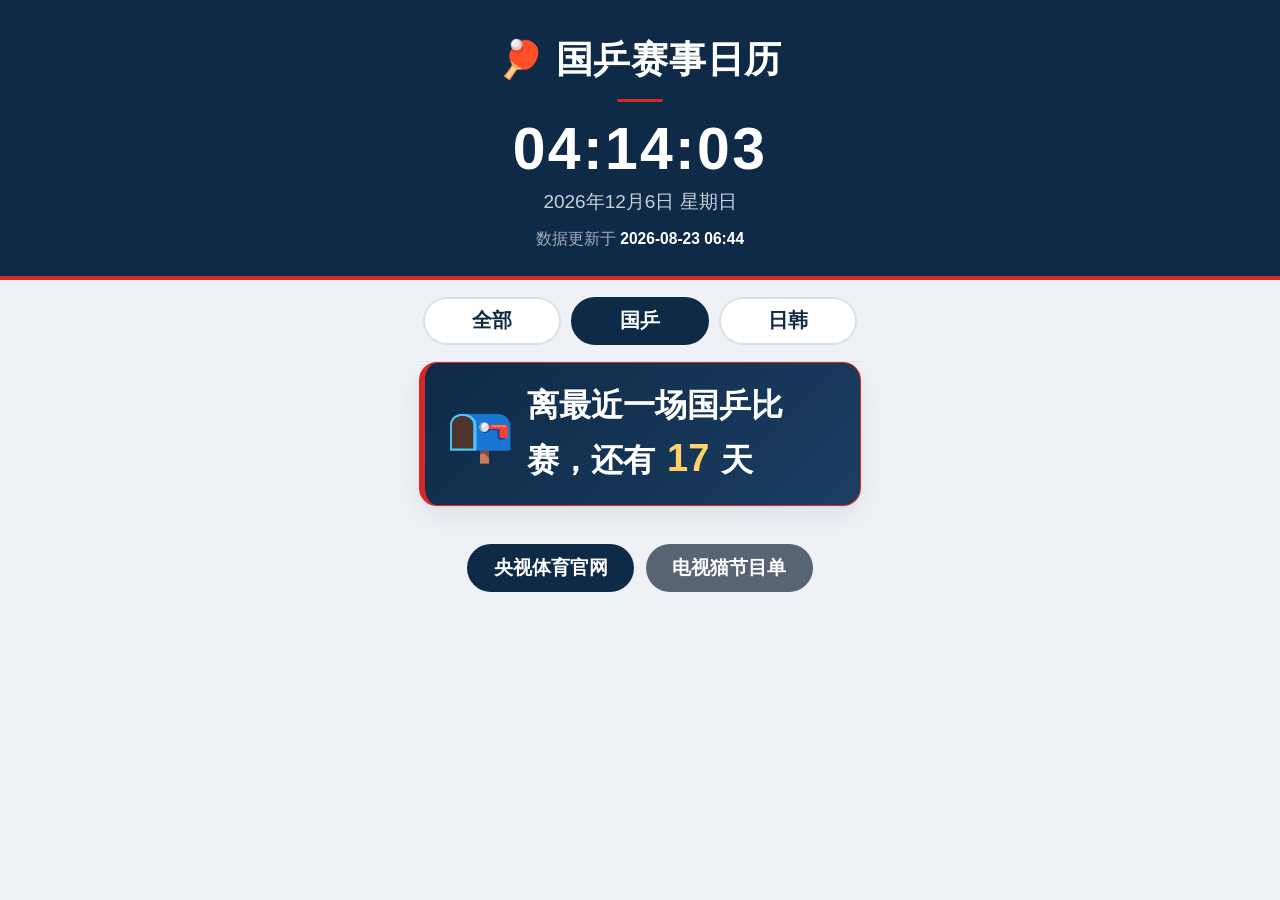
==== commit 93ed4e01: "perf: 渐进式加载+骨架屏+缓存瞬显,消除加载卡顿感" ====
--- a/index.html
+++ b/index.html
@@ -24,7 +24,43 @@
       <button type="button" class="filter__btn is-active" data-scope="cn">国乒</button>
       <button type="button" class="filter__btn" data-scope="jpkr">日韩</button>
     </div>
-    <div id="days"></div>
+    <!-- 静态骨架屏:仅在「无本地缓存且网络未回」时可见(app.js 下载前即首屏绘制)。
+         对齐真实 .day/.match 尺寸防 CLS 跳动;缓存命中或网络返回后被真实内容整体替换。 -->
+    <div id="days">
+      <div class="skeleton" aria-busy="true" aria-live="polite">
+        <div class="skeleton__banner sk-bar"></div>
+        <div class="skeleton__day">
+          <div class="skeleton__head">
+            <div class="sk-chip"></div>
+            <div class="sk-chip sk-chip--sm"></div>
+          </div>
+          <div class="skeleton__match">
+            <div class="sk-line sk-line--title"></div>
+            <div class="sk-line"></div>
+            <div class="sk-line sk-line--short"></div>
+          </div>
+          <div class="skeleton__match">
+            <div class="sk-line sk-line--title"></div>
+            <div class="sk-line"></div>
+          </div>
+        </div>
+        <div class="skeleton__day">
+          <div class="skeleton__head">
+            <div class="sk-chip"></div>
+          </div>
+          <div class="skeleton__match">
+            <div class="sk-line sk-line--title"></div>
+            <div class="sk-line"></div>
+            <div class="sk-line sk-line--short"></div>
+          </div>
+        </div>
+        <div class="skeleton__loader" role="status" aria-label="正在加载">
+          <div class="loader__spinner" aria-hidden="true"></div>
+          <div class="loader__text">正在加载国乒赛程…</div>
+        </div>
+        <div class="skeleton__slow">加载较慢，请稍候… 若长时间无响应，可刷新页面重试。</div>
+      </div>
+    </div>
     <footer>
       <div class="links">
         <a href="https://sports.cctv.com/" target="_blank" rel="noopener">央视体育官网</a>
--- a/style.css
+++ b/style.css
@@ -461,6 +461,61 @@
       font-size: 1rem; font-weight: 600; color: var(--ink); line-height: 1.5;
       word-break: break-word;
     }
+    /* 下一场国乒出战/缺席名单(适老化:大字号、高对比、wrap 换行) */
+    .pending__roster {
+      margin-top: .5rem; padding: .55rem .7rem;
+      border-radius: .45rem;
+    }
+    .pending__roster--squad {
+      background: rgba(214,40,40,.045);
+      border-left: 3px solid var(--red);
+    }
+    .pending__roster--absent {
+      background: rgba(120,120,135,.055);
+      border-left: 3px solid #8a8f98;
+    }
+    .pending__roster-head {
+      font-size: .92rem; font-weight: 800; color: #4a4f57;
+      margin-bottom: .4rem; letter-spacing: .01em;
+    }
+    /* 男队/女队分行:行标签固定,名单 flex-wrap 换行 */
+    .pending__roster-line {
+      display: flex; align-items: flex-start; gap: .5rem;
+      margin-top: .25rem;
+    }
+    .pending__roster-line + .pending__roster-line {
+      margin-top: .45rem;
+      padding-top: .45rem;
+      border-top: 1px dashed rgba(120,120,135,.22);
+    }
+    .roster-line-label {
+      flex: 0 0 auto;
+      font-size: .92rem; font-weight: 800; color: #3a3f46;
+      line-height: 1.6;
+      min-width: 2.4em;
+    }
+    .pending__roster-line .pending__roster-list {
+      flex: 1 1 auto; min-width: 0;
+      display: flex; flex-wrap: wrap; gap: .3rem .75rem;
+    }
+    .pending__roster-list {
+      list-style: none; margin: 0; padding: 0;
+      display: flex; flex-wrap: wrap; gap: .3rem .75rem;
+    }
+    .pending__roster-item {
+      display: inline-flex; align-items: baseline; gap: .3rem;
+      font-size: .98rem; line-height: 1.6;
+    }
+    .pending__roster-item .roster-name {
+      font-weight: 700; color: var(--ink);
+    }
+    .pending__roster-item .roster-rank {
+      font-size: .82rem; font-weight: 700; color: var(--red);
+      white-space: nowrap;
+    }
+    .pending__roster-item .roster-reason {
+      font-size: .82rem; color: #6b7280; white-space: nowrap;
+    }
     /* 解析失败时的回退样式,保留旧版观感 */
     .pending__fallback .pending__note {
       font-size: .95rem; line-height: 1.65; color: var(--ink-2);
@@ -699,3 +754,140 @@
       border-color: var(--red);
       background: rgba(214,40,40,.05);
     }
+
+    /* ---------- 视频平台直播(咪咕/央视频)兜底块 ---------- */
+    /* 仅当天无央视电视直播时显示;紫色强调「非电视」,与央视蓝明显区分(注意配色不与现有 navy/red 撞);
+       适老化:大字号、高对比、零动效、窄屏沿用时间竖排铁律(复用 .match__players 网格) */
+    .day__video {
+      display: flex; flex-direction: column; gap: .6rem;
+      margin: .9rem 1.1rem 1rem;
+      padding: .9rem 1rem 1rem;
+      background: #fbf7fe;                       /* 淡紫底,呼应「非电视」语义 */
+      border: 1px solid #d9c7e8;
+      border-left: 4px solid #6a289c;            /* 紫色左边框,一眼区别于央视蓝卡 */
+      border-radius: .85rem;
+    }
+    .day__video-head { display: flex; align-items: center; gap: .5rem; }
+    .day__video-title {
+      font-size: 1.18rem; font-weight: 800; color: #6a289c;
+      letter-spacing: .01em;
+    }
+    /* 「电视上看不到」提示:琥珀橙底,比色块更抓眼,提醒外婆别去电视找 */
+    .day__video-warn {
+      margin: 0; padding: .5rem .7rem;
+      font-size: .98rem; font-weight: 700; line-height: 1.5; color: #9a5a00;
+      background: #fdf3e2; border: 1px solid #f0d68a; border-radius: .55rem;
+    }
+    .vmatch {
+      padding: 1rem .7rem .55rem;
+      background: #fff;
+      border: 1px solid #e3d4f0;
+      border-radius: .7rem;
+    }
+    .vmatch--live {
+      border-left: 6px solid var(--red);
+      background: linear-gradient(to right, rgba(214,40,40,.06), #fff 40%);
+    }
+    .vmatch__event {
+      display: block; width: fit-content; margin: 0 auto .7rem;
+      max-width: 100%;
+      font-size: .98rem; font-weight: 700; color: #6a289c;
+      background: #f0e7f8; border: 1px solid #d9c7e8;
+      padding: .28rem .85rem; border-radius: 2rem; text-align: center;
+      word-break: break-word;
+    }
+    .vmatch__bar {
+      display: flex; flex-wrap: wrap; align-items: center; justify-content: center; gap: .5rem .7rem;
+      margin-bottom: .6rem;
+    }
+    .vmatch__time {
+      font-size: var(--fs-time); font-weight: 800; color: #6a289c;
+      font-variant-numeric: tabular-nums; line-height: 1;
+    }
+    /* 平台 chip 用紫色,和央视蓝 chip 区分:外婆一看颜色就知道这是「手机上看的」 */
+    .vmatch__chan {
+      font-size: .9rem; font-weight: 700; color: #fff; background: #6a289c;
+      padding: .26rem .75rem; border-radius: 2rem; white-space: nowrap;
+    }
+    .vmatch__note {
+      margin-top: .6rem; padding: .5rem .65rem;
+      font-size: .92rem; color: var(--ink-2); line-height: 1.5;
+      background: #f7f2fc; border: 1px dashed #d9c7e8; border-radius: .55rem;
+      word-break: break-word;
+    }
+
+    /* ============ 骨架屏 / 加载态 ============ */
+    /* 骨架仅在「无本地缓存且网络未回」时可见;对齐真实卡片尺寸防 CLS 跳动 */
+    .skeleton { padding: 1rem 0 2rem; }
+    .sk-bar, .sk-chip, .sk-line {
+      background: linear-gradient(100deg, #e9edf2 30%, #f4f7fa 50%, #e9edf2 70%);
+      background-size: 200% 100%;
+      animation: sk-shimmer 1.4s ease-in-out infinite;
+      border-radius: 10px;
+    }
+    @keyframes sk-shimmer {
+      0%   { background-position: 200% 0; }
+      100% { background-position: -200% 0; }
+    }
+    .skeleton__banner { height: 3rem; border-radius: var(--radius); margin-bottom: 1.1rem; }
+
+    .skeleton__day {
+      background: var(--card);
+      border: 1px solid var(--line);
+      border-radius: var(--radius);
+      box-shadow: var(--shadow);
+      padding: 1.1rem 1rem 1.2rem;
+      margin-bottom: 1.1rem;
+    }
+    .skeleton__head { display: flex; gap: .6rem; align-items: center; margin-bottom: 1rem; }
+    .sk-chip { width: 5rem; height: 1.5rem; border-radius: 2rem; }
+    .sk-chip--sm { width: 3.2rem; height: 1.2rem; }
+    .skeleton__match { padding: .5rem 0; border-top: 1px solid var(--line); }
+    .skeleton__match:first-of-type { border-top: none; }
+    .sk-line { height: 1.1rem; margin: .55rem 0; }
+    .sk-line--title { height: 1.6rem; width: 70%; }
+    .sk-line--short { width: 45%; }
+
+    /* 中央大转圈 + 大字文案(适老化:清晰、不花哨) */
+    .skeleton__loader {
+      display: flex; flex-direction: column; align-items: center; justify-content: center;
+      gap: 1rem; padding: 2.2rem 1rem 1rem;
+    }
+    .loader__spinner {
+      width: 56px; height: 56px;
+      border: 6px solid #dbe3ec;
+      border-top-color: var(--navy);
+      border-radius: 50%;
+      animation: sk-spin .9s linear infinite;
+    }
+    @keyframes sk-spin { to { transform: rotate(360deg); } }
+    .loader__text {
+      font-size: 1.3rem; font-weight: 800; color: var(--navy);
+      text-align: center; letter-spacing: .02em;
+    }
+
+    /* 加载较慢提示:默认隐藏,10s 仍显示骨架时由 #days.is-slow 触发 */
+    .skeleton__slow {
+      display: none;
+      margin: 1.4rem auto 0; max-width: 22rem;
+      padding: .8rem 1rem; text-align: center;
+      font-size: 1rem; color: var(--amber); background: var(--amber-soft);
+      border: 1px solid #f0d9b0; border-radius: 1rem;
+    }
+    #days.is-slow .skeleton__slow { display: block; }
+
+    /* 下方区块轻量占位条(渐进式:首屏先出,下方滚动临近才挂真实 DOM) */
+    .lazy-placeholder {
+      height: 4.5rem; margin: 1.1rem 0;
+      border: 2px dashed var(--line); border-radius: var(--radius);
+      background: repeating-linear-gradient(45deg, #f3f6f9, #f3f6f9 12px, #eef2f6 12px, #eef2f6 24px);
+      display: flex; align-items: center; justify-content: center;
+      color: var(--ink-2); font-size: .95rem;
+    }
+    .lazy-placeholder::after { content: "更多赛程，下滑加载…"; }
+
+    /* 降低动态效果偏好:关闭 shimmer/旋转,改用静态浅灰,避免不适 */
+    @media (prefers-reduced-motion: reduce) {
+      .sk-bar, .sk-chip, .sk-line { animation: none; background: #e9edf2; }
+      .loader__spinner { animation: none; }
+    }
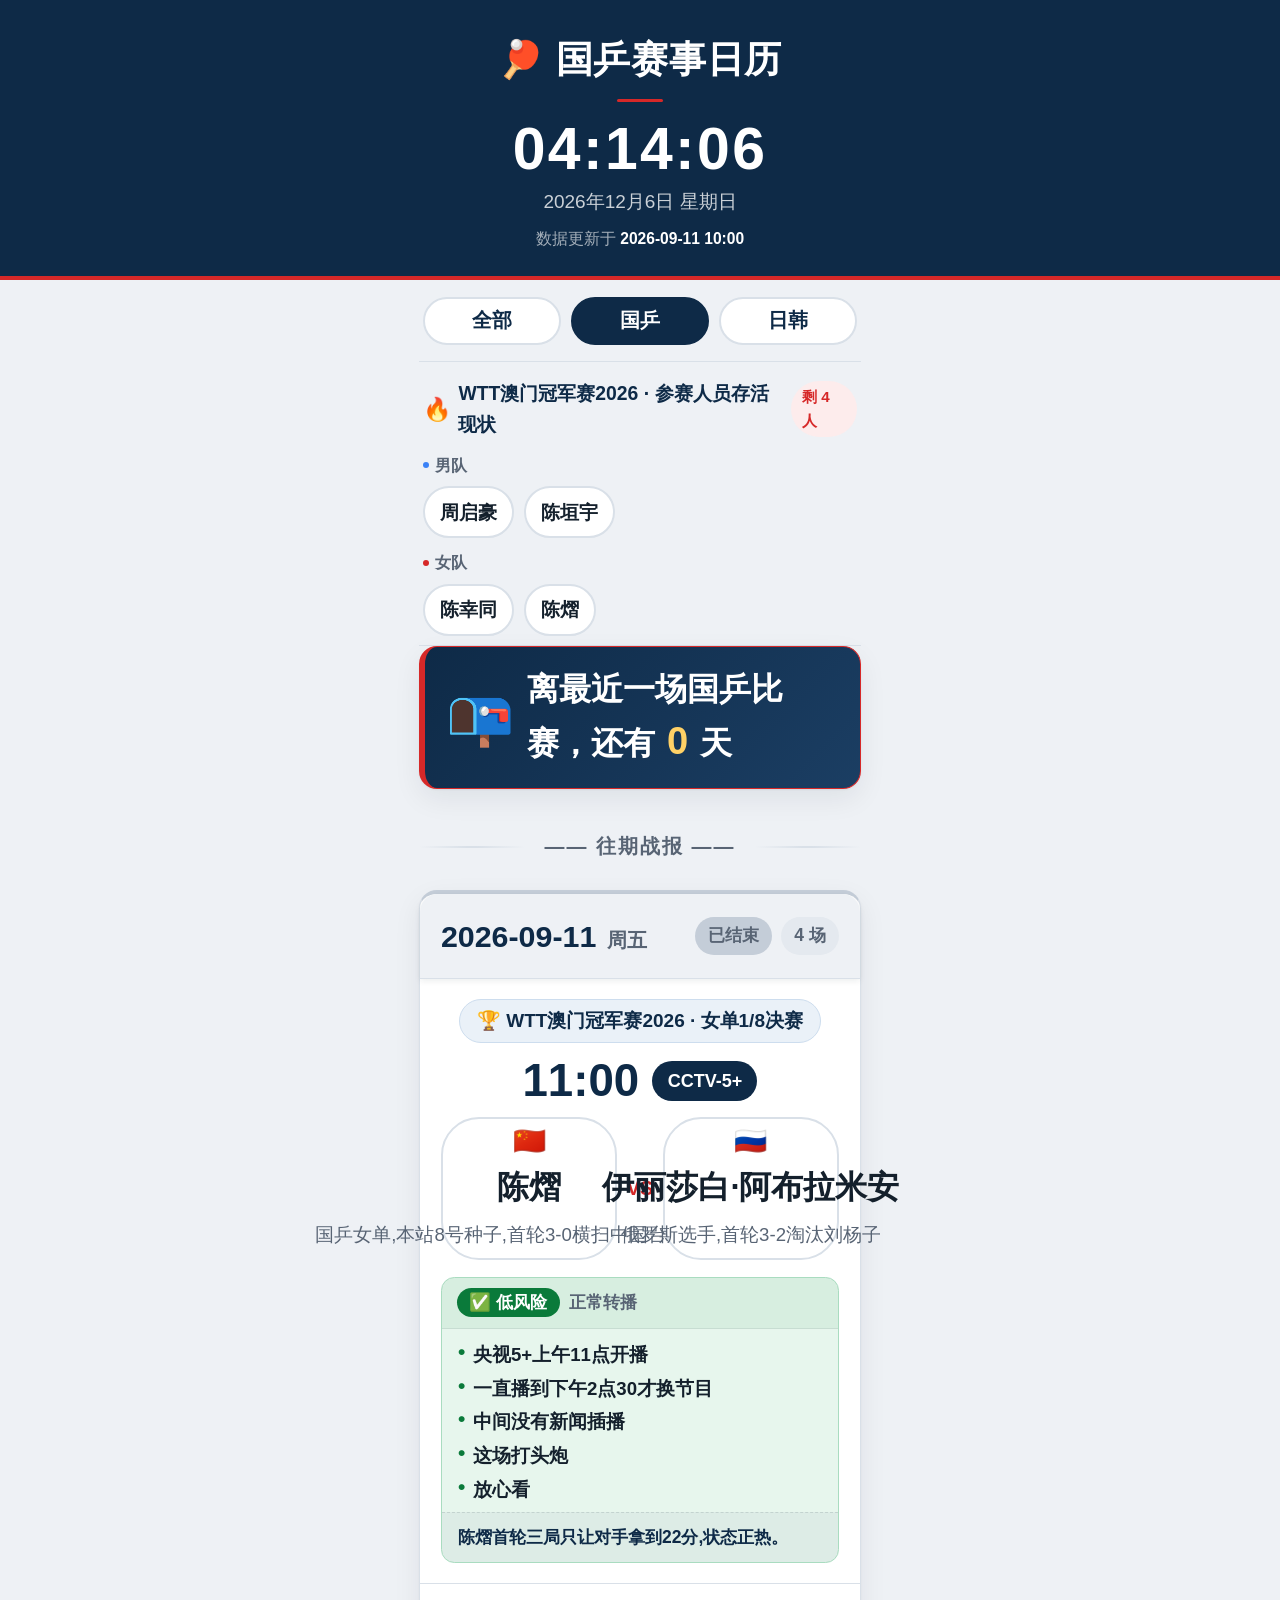
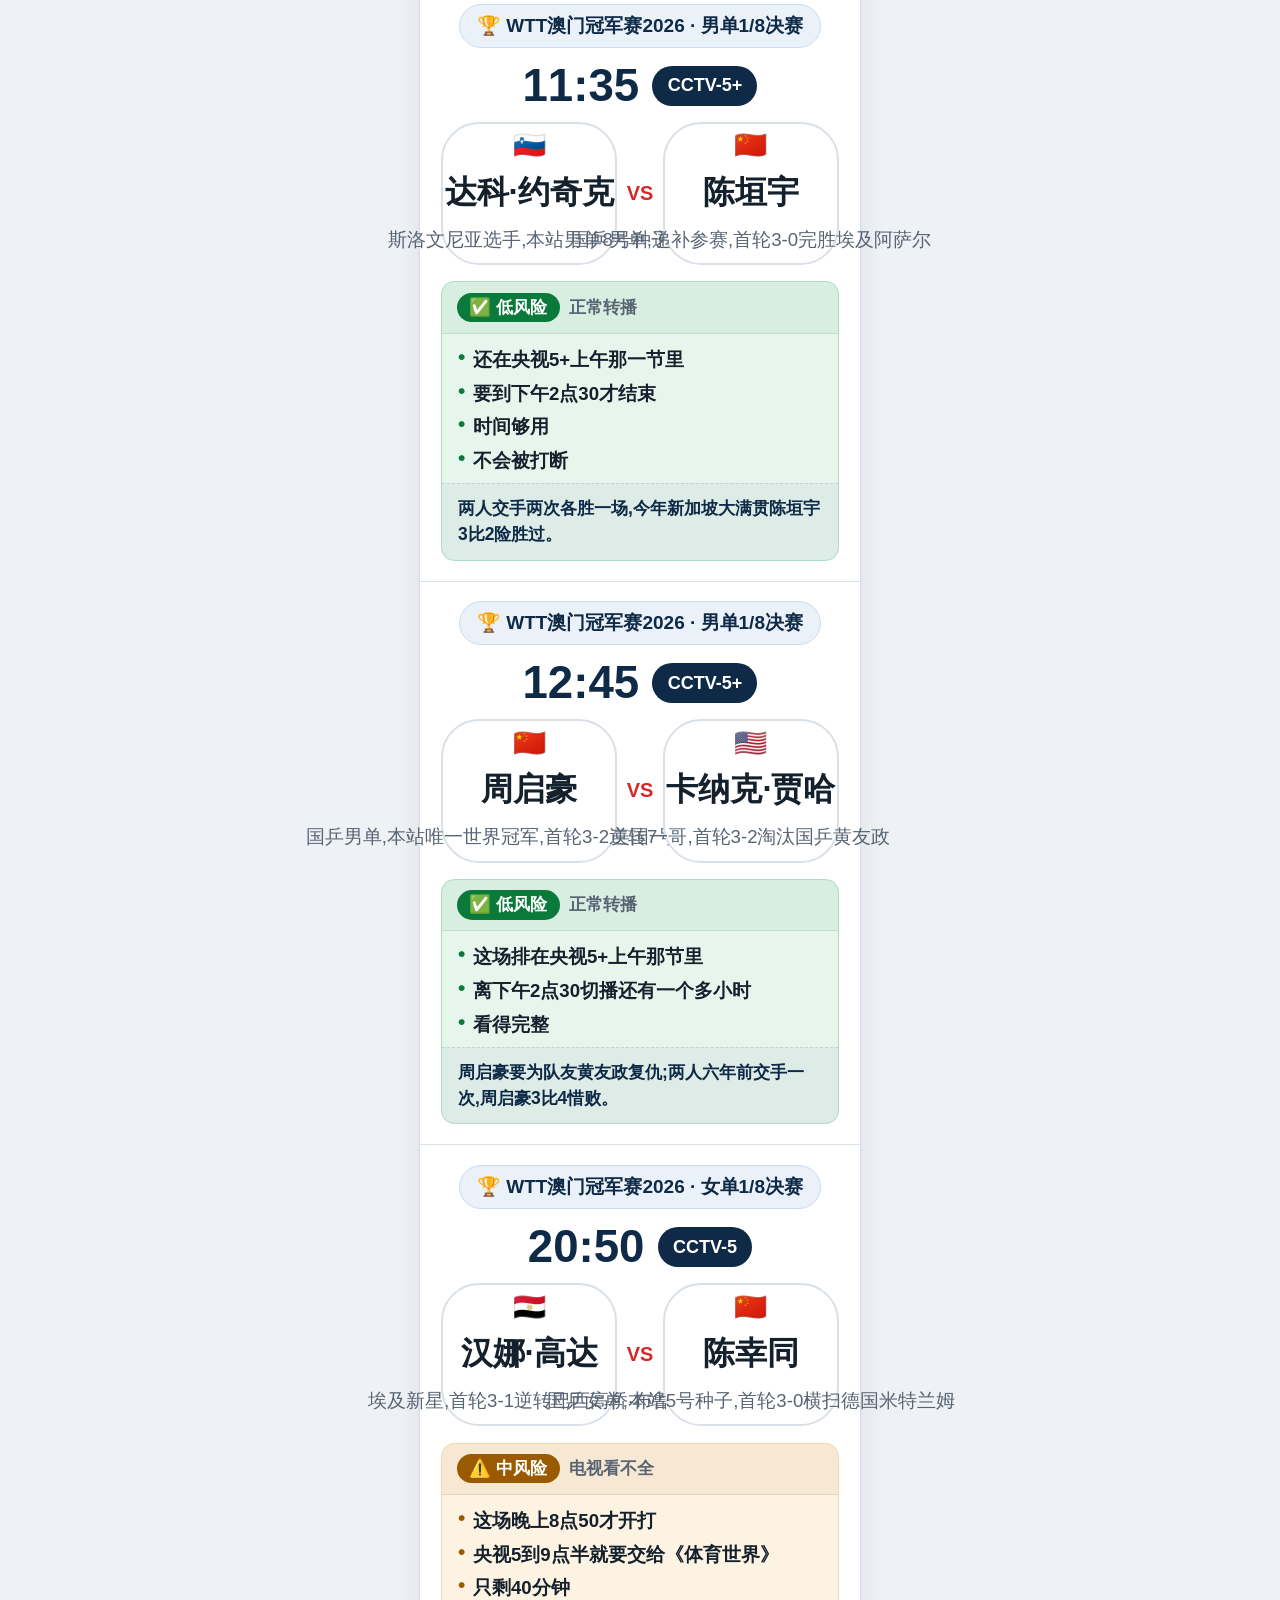
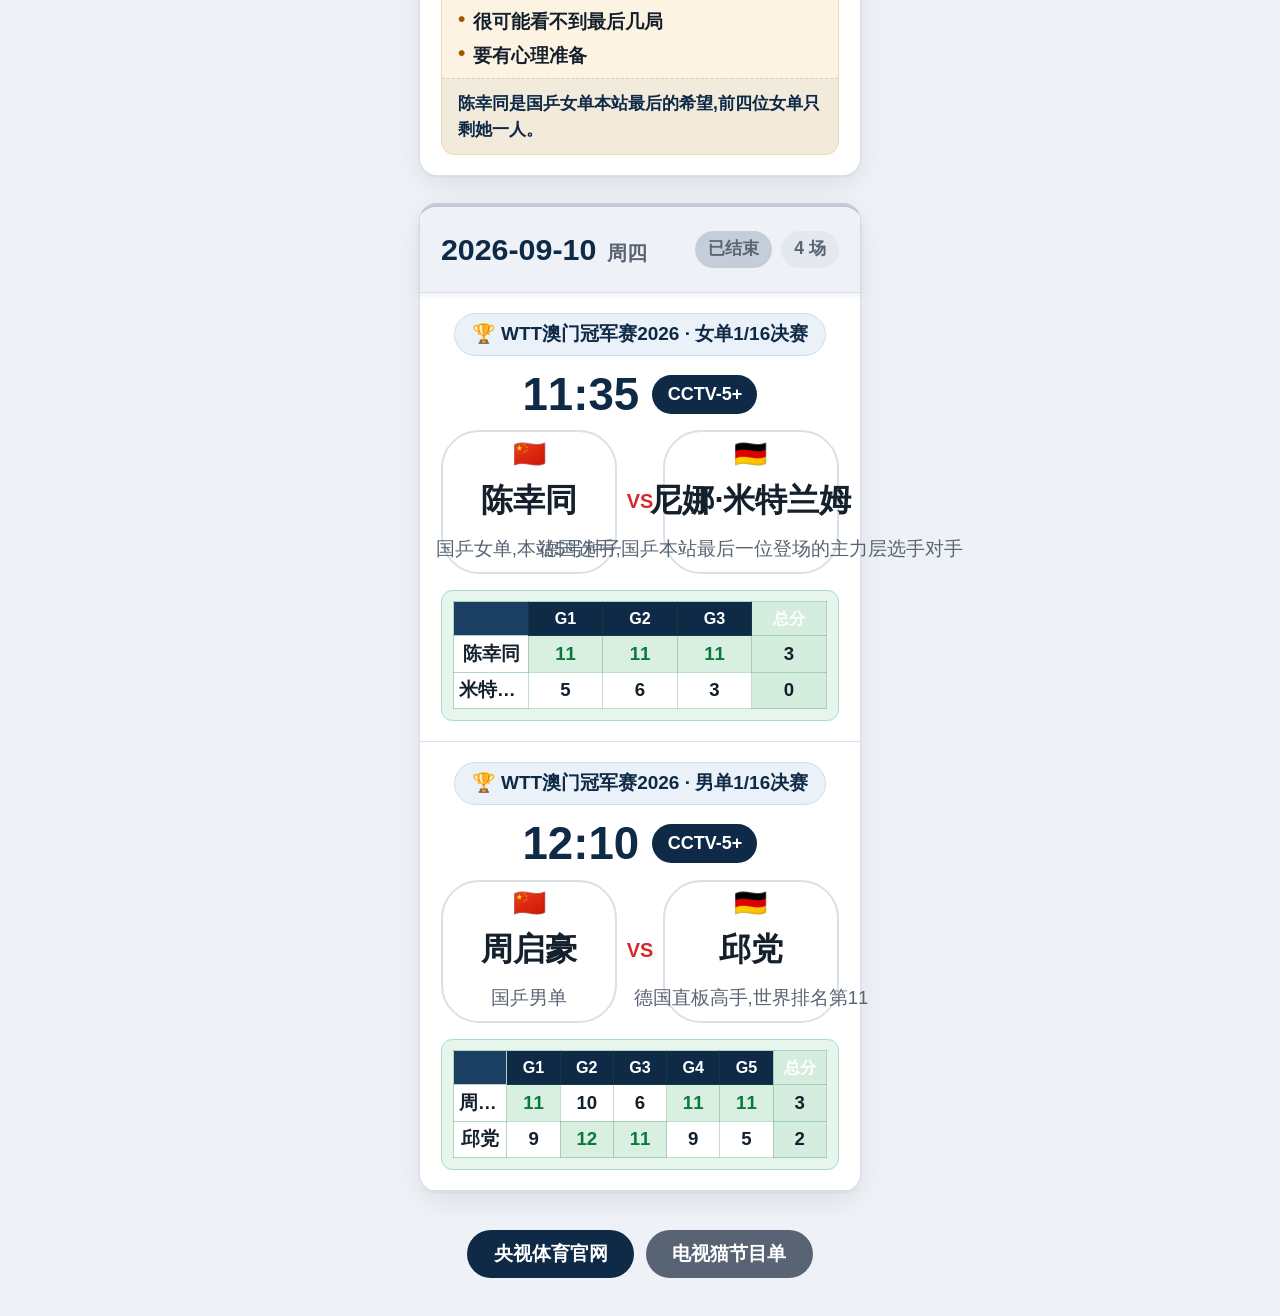
==== commit 7cabb3a5: "feat: 新增国乒参赛人员存活现状模块(仅赛事进行中显示) - index.html 增加 #survival 容器(默认 hidden) - style.css 增加 .survival/.squ" ====
--- a/index.html
+++ b/index.html
@@ -24,6 +24,7 @@
       <button type="button" class="filter__btn is-active" data-scope="cn">国乒</button>
       <button type="button" class="filter__btn" data-scope="jpkr">日韩</button>
     </div>
+    <div id="survival" class="survival" hidden></div>
     <!-- 静态骨架屏:仅在「无本地缓存且网络未回」时可见(app.js 下载前即首屏绘制)。
          对齐真实 .day/.match 尺寸防 CLS 跳动;缓存命中或网络返回后被真实内容整体替换。 -->
     <div id="days">
--- a/style.css
+++ b/style.css
@@ -62,6 +62,57 @@
     .filter__btn.is-active { background: var(--navy); color: #fff; border-color: var(--navy); }
     .filter__btn:active { opacity: .85; }
 
+    /* ---------- 国乒参赛人员存活现状（仅赛事进行中显示） ---------- */
+    .survival {
+      padding: .85rem .2rem .45rem;
+      background: var(--page);
+      border-bottom: 1px solid var(--line);
+    }
+    .survival[hidden] { display: none; }
+    .survival__title {
+      display: flex; align-items: center; gap: .4rem;
+      margin: 0 0 .65rem;
+      font-size: 1.02rem; font-weight: 800; color: var(--navy);
+    }
+    .survival__title .icon { font-size: 1.2rem; }
+    .survival__count {
+      margin-left: auto;
+      font-size: .8rem; font-weight: 700; color: var(--red);
+      background: var(--red-soft); padding: .2rem .6rem; border-radius: 2rem;
+    }
+    .squad { margin-bottom: .65rem; }
+    .squad:last-child { margin-bottom: 0; }
+    .squad__label {
+      display: flex; align-items: center; gap: .35rem;
+      margin: 0 0 .4rem;
+      font-size: .85rem; font-weight: 700; color: var(--ink-2);
+    }
+    .squad__label::before {
+      content: ""; width: 6px; height: 6px; border-radius: 50%;
+      background: var(--red);
+    }
+    .squad--male .squad__label::before { background: #3b82f6; }
+    .squad__row { display: flex; flex-wrap: wrap; gap: .5rem; }
+    .player {
+      display: inline-flex; align-items: center; gap: .25rem;
+      padding: .45rem .8rem;
+      border-radius: 2rem;
+      font-size: 1.02rem; font-weight: 700;
+      border: 2px solid var(--line); background: #fff; color: var(--ink);
+      white-space: nowrap;
+    }
+    .player--eliminated {
+      background: #f3f5f7; border-color: #d5dbe3; color: var(--ink-2);
+      text-decoration: line-through;
+    }
+    .player .cross {
+      display: inline-flex; align-items: center; justify-content: center;
+      width: 18px; height: 18px; border-radius: 50%;
+      background: var(--red-soft); color: var(--red);
+      font-size: .7rem; line-height: 1; font-weight: 900;
+      text-decoration: none;
+    }
+
     /* ---------- 顶部品牌带(深海蓝) ---------- */
     .top {
       background: var(--navy);
@@ -395,6 +446,21 @@
       font-size: 1.02rem; line-height: 1.55; color: var(--ink);
       padding: .15rem 0 .25rem .65rem;
       border-left: 3px solid #f3d9b0;
+    }
+    .pending__points {
+      list-style: none; margin: .1rem 0 0; padding: 0;
+      display: flex; flex-direction: column; gap: .45rem;
+    }
+    .pending__point {
+      display: flex; align-items: flex-start; gap: .55rem;
+      background: #fff; border: 1px solid var(--line);
+      border-radius: .5rem; padding: .5rem .7rem;
+    }
+    .pending__point-ic { flex: 0 0 auto; font-size: 1.15rem; line-height: 1.4; }
+    .pending__point-tx {
+      flex: 1 1 auto; min-width: 0;   /* 允许收缩换行,窄屏不溢出 */
+      font-size: 1.0rem; line-height: 1.55; color: var(--ink); font-weight: 600;
+      word-break: break-word;
     }
     .pending__section { display: flex; flex-direction: column; gap: .35rem; }
     .pending__section-head {
@@ -660,6 +726,18 @@
     .next__timeline { margin: .1rem 0 0; padding-left: 1.25rem; display: flex; flex-direction: column; gap: .4rem; }
     .next__timeline li { font-size: 1.0rem; line-height: 1.6; color: var(--ink); font-weight: 600; }
 
+    /* schedule / tv 段:无 → 时按 ；(括号外)拆成的多行列表,替掉「整段 695 字一个段落」的大坨 */
+    .next__lines { list-style: none; margin: .1rem 0 0; padding: 0; display: flex; flex-direction: column; gap: .45rem; }
+    .next__lines li {
+      position: relative; padding-left: .95rem;
+      font-size: 1.0rem; line-height: 1.62; color: var(--ink); font-weight: 600;
+      word-break: break-word;
+    }
+    .next__lines li::before {
+      content: '·'; position: absolute; left: .2rem; top: 0;
+      font-weight: 800; color: var(--navy);
+    }
+
     /* ---------- 重播:卡内一行 + 当日「今日重播」汇总区 ---------- */
     /* 适老化:重播是「没看成当晚、白天看重播」的刚需,视觉上用中国红淡底 + 深蓝标签,
        与风险卡(红/琥珀/绿)区分,但又不喧宾夺主;零动效、大字号 */
@@ -891,3 +969,232 @@
       .sk-bar, .sk-chip, .sk-line { animation: none; background: #e9edf2; }
       .loader__spinner { animation: none; }
     }
+
+    /* ============================================================
+       2026-08-28 层次铁律补全:note 拆 chip + 卡片化
+       适老化:大字号、零动效、避免大段文字直接渲染
+       ============================================================ */
+
+    /* ---- 视频块 .vmatch note 拆芯片 (vchip) + 卡片 ---- */
+    .vmatch__chips {
+      display: flex; flex-wrap: wrap; gap: .35rem .45rem;
+      margin: .55rem 0 .25rem;
+    }
+    .vchip {
+      display: inline-flex; align-items: center; gap: .25rem;
+      padding: .3rem .75rem; border-radius: 1.2rem;
+      font-size: .92rem; font-weight: 700; line-height: 1.35;
+      word-break: break-word;
+    }
+    .vchip--red { background: var(--red-soft); color: var(--red); border: 1px solid #f5c2c2; }
+    .vchip--amber { background: var(--amber-soft); color: var(--amber); border: 1px solid #f0d68a; }
+    .vchip--gray { background: rgba(14,42,71,.05); color: var(--ink); border: 1px solid rgba(14,42,71,.1); }
+    .vchip--purple { background: #f0e7f8; color: #6a289c; border: 1px solid #d9c7e8; }
+
+    .vmatch__lead {
+      font-size: .95rem; line-height: 1.55; color: var(--ink);
+      padding: .35rem .05rem .25rem; font-weight: 600;
+      border-top: 1px solid rgba(106,40,156,.18);
+    }
+    .vmatch__hint {
+      font-size: .92rem; line-height: 1.55; color: #6a289c; font-weight: 700;
+      padding: .25rem 0; display: flex; align-items: center; gap: .35rem;
+    }
+    .vmatch__hint::before { content: ""; display: inline-block; width: .42rem; height: .42rem; border-radius: 50%; background: #6a289c; }
+    .vmatch__follow {
+      display: flex; flex-wrap: wrap; align-items: center; gap: .3rem .5rem;
+      margin-top: .5rem; padding: .5rem .65rem;
+      background: var(--amber-soft); border: 1px solid #f0d68a; border-radius: .55rem;
+      font-size: .92rem; font-weight: 600; color: var(--amber);
+    }
+    .vmatch__follow-text { color: var(--ink); font-weight: 600; }
+
+    /* ---- 下一站 chip 化卡根容器 ---- */
+    .day__next--chip {
+      padding: .6rem 1.1rem 1.4rem;
+    }
+    .day__next--chip .next__head {
+      font-size: 1.0rem; font-weight: 800; color: var(--navy);
+      padding-bottom: .35rem; margin-bottom: .55rem;
+      border-bottom: 2px solid rgba(14,42,71,.12);
+    }
+    .day__next--chip .next__block {
+      padding: .35rem 0;
+    }
+
+    /* 出战名单:男女双列卡(适老化大字号 + 一目了然) */
+    .squad-grid {
+      display: grid; grid-template-columns: 1fr 1fr; gap: .55rem;
+    }
+    @media (max-width: 480px) {
+      .squad-grid { grid-template-columns: 1fr; }
+    }
+    .squad-card {
+      border-radius: .7rem; padding: .55rem .7rem .65rem;
+      display: flex; flex-direction: column; gap: .3rem;
+    }
+    .squad-card--male { background: rgba(14,42,71,.07); border: 1px solid rgba(14,42,71,.18); }
+    .squad-card--female { background: #f0e7f8; border: 1px solid #d9c7e8; }
+    .squad-card--neutral { background: rgba(14,42,71,.05); border: 1px solid var(--line); }
+    .squad-card__h {
+      font-size: .98rem; font-weight: 800;
+    }
+    .squad-card--male .squad-card__h { color: var(--navy); }
+    .squad-card--female .squad-card__h { color: #6a289c; }
+    .squad-card__list {
+      display: flex; flex-direction: column; gap: .3rem;
+    }
+    .squad-name {
+      font-size: 1.02rem; font-weight: 700; color: var(--ink);
+      display: flex; align-items: center; flex-wrap: wrap; gap: .3rem .45rem;
+      line-height: 1.4;
+    }
+    .squad-rank {
+      font-size: .82rem; font-weight: 700; color: var(--ink-2);
+      background: rgba(14,42,71,.07); padding: .12rem .5rem; border-radius: .6rem;
+    }
+    .squad-card--female .squad-rank { background: rgba(106,40,156,.12); color: #6a289c; }
+    .squad-card--male .squad-rank { background: rgba(14,42,71,.1); }
+
+    /* 缺席:一条张小卡 */
+    .absent-list {
+      display: flex; flex-direction: column; gap: .35rem;
+    }
+    .absent-card {
+      display: flex; align-items: center; justify-content: space-between; gap: .5rem;
+      background: var(--red-soft); border: 1px solid #f5c2c2;
+      border-radius: .55rem; padding: .45rem .65rem;
+      flex-wrap: wrap;
+    }
+    .absent-card__name { font-size: 1.0rem; font-weight: 700; color: var(--red); }
+    .absent-card__reason {
+      font-size: .88rem; font-weight: 600; color: var(--ink-2);
+      background: rgba(214,40,40,.08); padding: .15rem .55rem; border-radius: .6rem;
+    }
+
+    /* 头号种子:单条 callout,琥珀底强调。
+       2026-08-29 子上反馈「头号种子又看不到了」→ 字号整体放大(1.05→1.18,strong 1.15→1.5)、
+       左侧色条加粗(6px→8px)、内边距加大,确保老人一眼扫到。 */
+    .next__callout {
+      background: var(--amber-soft); border: 1px solid #f0d68a; border-left: 8px solid var(--amber);
+      border-radius: .6rem; padding: .8rem 1rem;
+      font-size: 1.18rem; font-weight: 600; color: var(--ink); line-height: 1.5;
+    }
+    .next__callout strong { font-weight: 800; color: var(--amber); font-size: 1.5rem; }
+    /* 没抽到真实姓名时显示「待官方公布」:弱化为次级灰,不加粗误导 */
+    .next__callout strong.next__callout--tbd { color: var(--ink-2); font-size: 1.15rem; font-weight: 700; }
+    .next__callout-meta { font-size: 1rem; color: var(--ink-2); font-weight: 600; margin-left: .2rem; }
+
+    /* ============================================================
+       录像/典藏节目回顾拆层 (prog__*)  —— 2026-08-29 适老化层次化
+       铁律:赛事名最大最重、比分等宽对齐、决胜/故事句用色块区分层级,
+       杜绝 200+ 字糊成一坨。零动效、高对比、大字号。
+       ============================================================ */
+    .prog__text {
+      font-size: .98rem; font-weight: 600; color: var(--ink-2); line-height: 1.5;
+      word-break: break-word;
+    }
+    .prog__headline {
+      font-size: 1.08rem; font-weight: 800; color: var(--navy);
+      line-height: 1.45; word-break: break-word;
+    }
+    /* 关键结果:中国红左边条,一眼看到「谁输谁赢」 */
+    .prog__result {
+      font-size: .98rem; font-weight: 700; color: var(--red);
+      line-height: 1.5; margin-top: .25rem;
+      padding: .2rem .55rem; border-left: 3px solid var(--red);
+      word-break: break-word;
+    }
+    .prog__boards {
+      list-style: none; margin-top: .4rem;
+      display: flex; flex-direction: column; gap: .25rem;
+    }
+    /* 逐盘一行:盘次 chip + 选手比分(可伸缩) + 局分(等宽) */
+    .prog__board {
+      display: flex; flex-wrap: wrap; align-items: baseline; gap: .15rem .5rem;
+      padding: .28rem .55rem;
+      background: rgba(14,42,71,.045); border-radius: .4rem;
+    }
+    .prog__board-order {
+      flex: 0 0 auto;
+      font-size: .85rem; font-weight: 800; color: var(--navy);
+      background: rgba(14,42,71,.09); padding: .1rem .45rem; border-radius: .35rem;
+      line-height: 1.45;
+    }
+    .prog__board-players {
+      flex: 1 1 auto; min-width: 0;
+      font-size: .96rem; font-weight: 700; color: var(--ink); line-height: 1.45;
+      word-break: break-word;
+    }
+    .prog__board-sets {
+      flex: 0 0 auto;
+      font-family: ui-monospace, 'SF Mono', Menlo, Consolas, monospace;
+      font-size: .82rem; font-weight: 600; color: var(--ink-2); line-height: 1.45;
+    }
+    /* 决胜盘:红淡底强调(这是比赛结果) */
+    .prog__decider {
+      font-size: .96rem; font-weight: 700; color: var(--ink);
+      margin-top: .35rem; padding: .32rem .6rem;
+      background: rgba(214,40,40,.06); border-left: 3px solid var(--red);
+      border-radius: .35rem; line-height: 1.5; word-break: break-word;
+    }
+    /* 故事句(如「户上隼辅职业生涯第一次赢樊振东」):琥珀底,全卡最抓眼的一句 */
+    .prog__highlight {
+      font-size: .96rem; font-weight: 700; color: #8a4b00;
+      margin-top: .35rem; padding: .38rem .65rem;
+      background: var(--amber-soft); border: 1px solid #f0d68a;
+      border-radius: .45rem; line-height: 1.55; word-break: break-word;
+    }
+
+    /* ============================================================
+       下一站「赛事信息」拆 key-value (emeta__*)  —— 2026-08-29
+       赛事名独立大标题 + 📍📅💰🎯 四行 facts + 逐条 points,
+       替代原来「一行糊 250 字」的 next__body。
+       ============================================================ */
+    .emeta__title {
+      font-size: 1.18rem; font-weight: 800; color: var(--navy);
+      line-height: 1.4; margin-bottom: .45rem; word-break: break-word;
+    }
+    .emeta__facts { list-style: none; display: flex; flex-direction: column; gap: .28rem; }
+    .emeta__fact {
+      display: flex; align-items: flex-start; gap: .5rem;
+      font-size: 1.0rem; font-weight: 600; color: var(--ink); line-height: 1.5;
+    }
+    .emeta__icon { flex: 0 0 auto; font-size: 1.06rem; line-height: 1.5; }
+    .emeta__val { flex: 1 1 auto; min-width: 0; word-break: break-word; }
+    .emeta__points {
+      list-style: none; margin-top: .55rem; padding-top: .5rem;
+      border-top: 1px dashed rgba(14,42,71,.18);
+      display: flex; flex-direction: column; gap: .32rem;
+    }
+    .emeta__point {
+      position: relative; padding-left: .9rem;
+      font-size: .98rem; font-weight: 600; color: var(--ink-2); line-height: 1.55;
+      word-break: break-word;
+    }
+    .emeta__point::before {
+      content: '·'; position: absolute; left: .3rem; top: 0;
+      font-weight: 800; color: var(--ink-2);
+    }
+    /* 对手动态(日本队/韩国队…):红边红底升权,与「赛制补充」灰点明显区分 */
+    .emeta__point--team {
+      color: var(--ink); font-weight: 700;
+      background: var(--red-soft); border-left: 3px solid var(--red);
+      border-radius: .4rem; padding: .32rem .6rem .32rem .7rem;
+    }
+    .emeta__point--team::before { content: ''; }
+
+    /* 排行榜要点(「label: 甲 分 / 乙 分」)拆成的 2 列子列表,替掉一条 126 字巨行 */
+    .emeta__point--rank { padding-left: 0; }
+    .emeta__point--rank::before { content: ''; }
+    .emeta__rank-label { display: block; font-weight: 800; color: var(--navy); margin-bottom: .3rem; }
+    .emeta__rank { list-style: none; margin: 0; padding: 0; display: grid; grid-template-columns: 1fr 1fr; gap: .22rem .8rem; }
+    .emeta__rank-item {
+      font-size: .92rem; font-weight: 600; color: var(--ink);
+      background: rgba(14,42,71,.045); border-radius: .35rem;
+      padding: .22rem .5rem; word-break: break-word;
+    }
+    @media (max-width: 480px) { .emeta__rank { grid-template-columns: 1fr; } }
+
+    /* ---- 临时样式兜底 (避免新元素无样式) ---- */
+    .day__next--chip .next__block { border-top: none; }
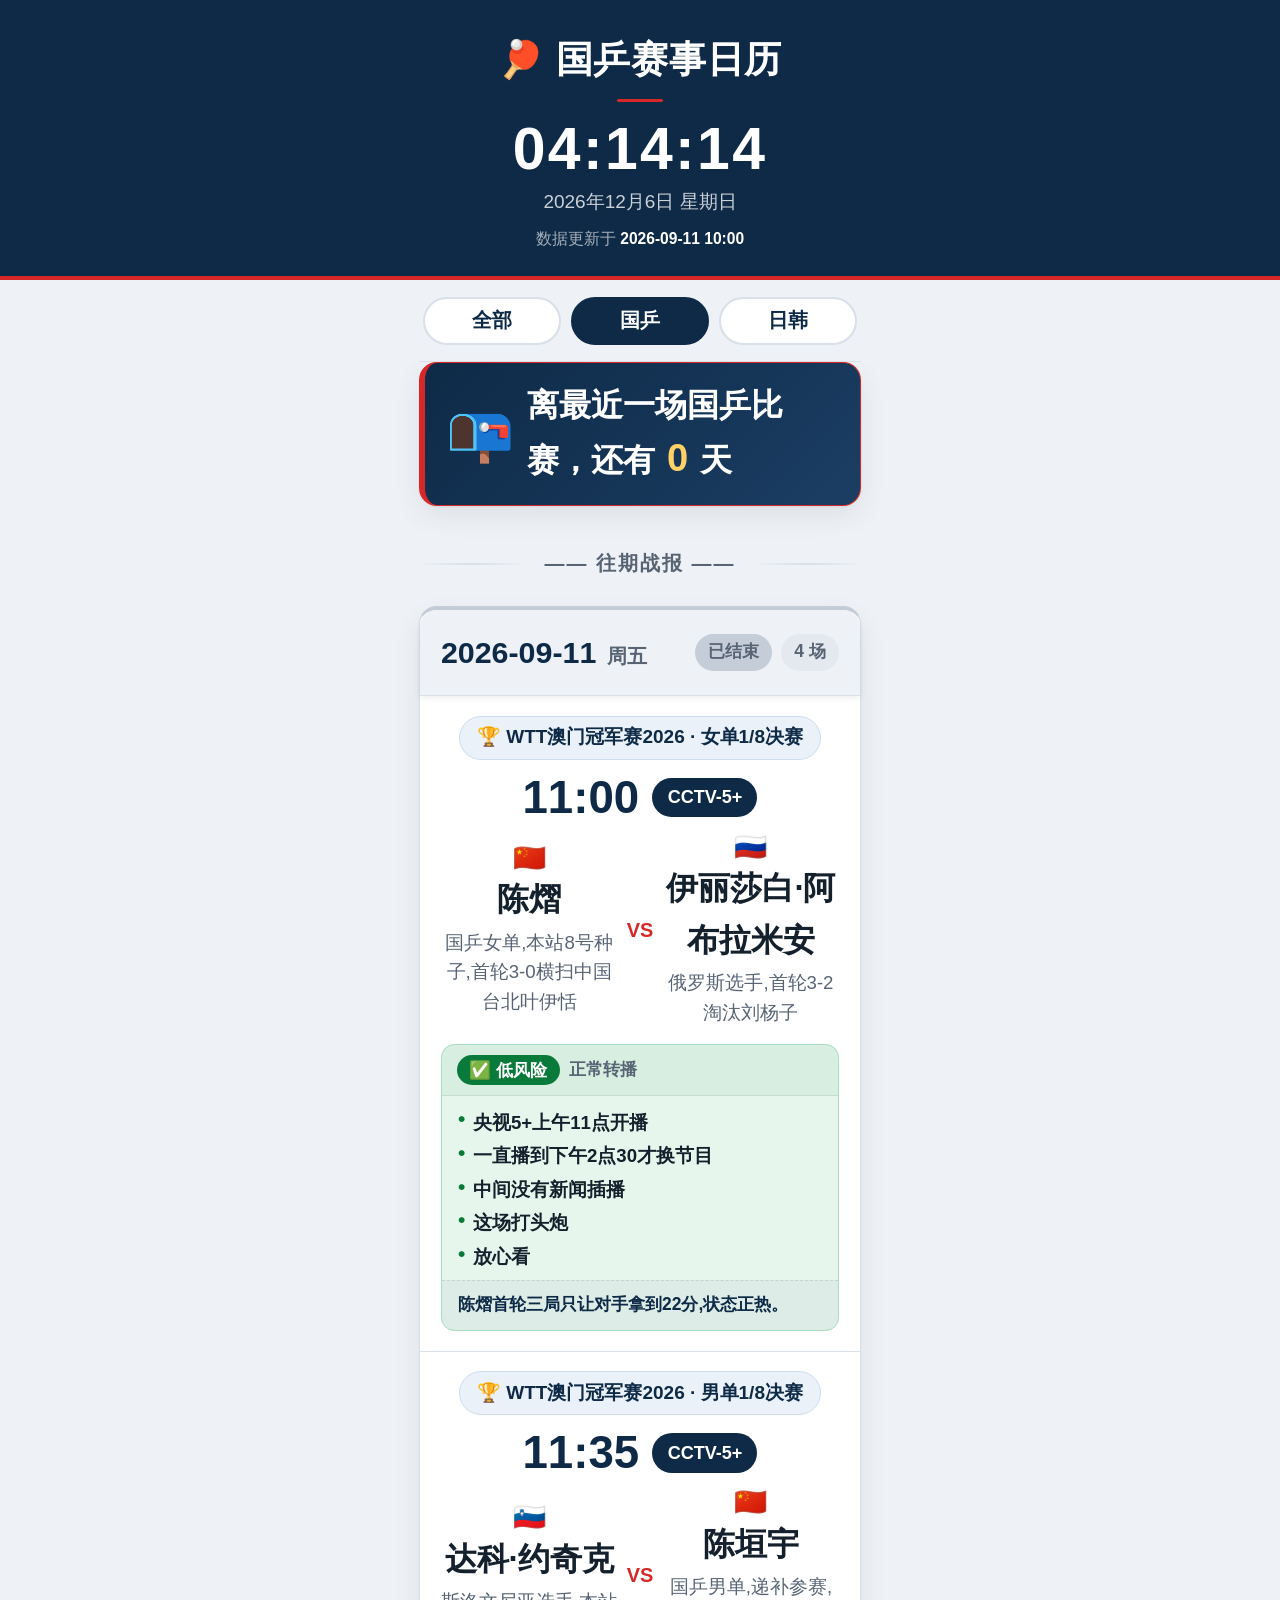
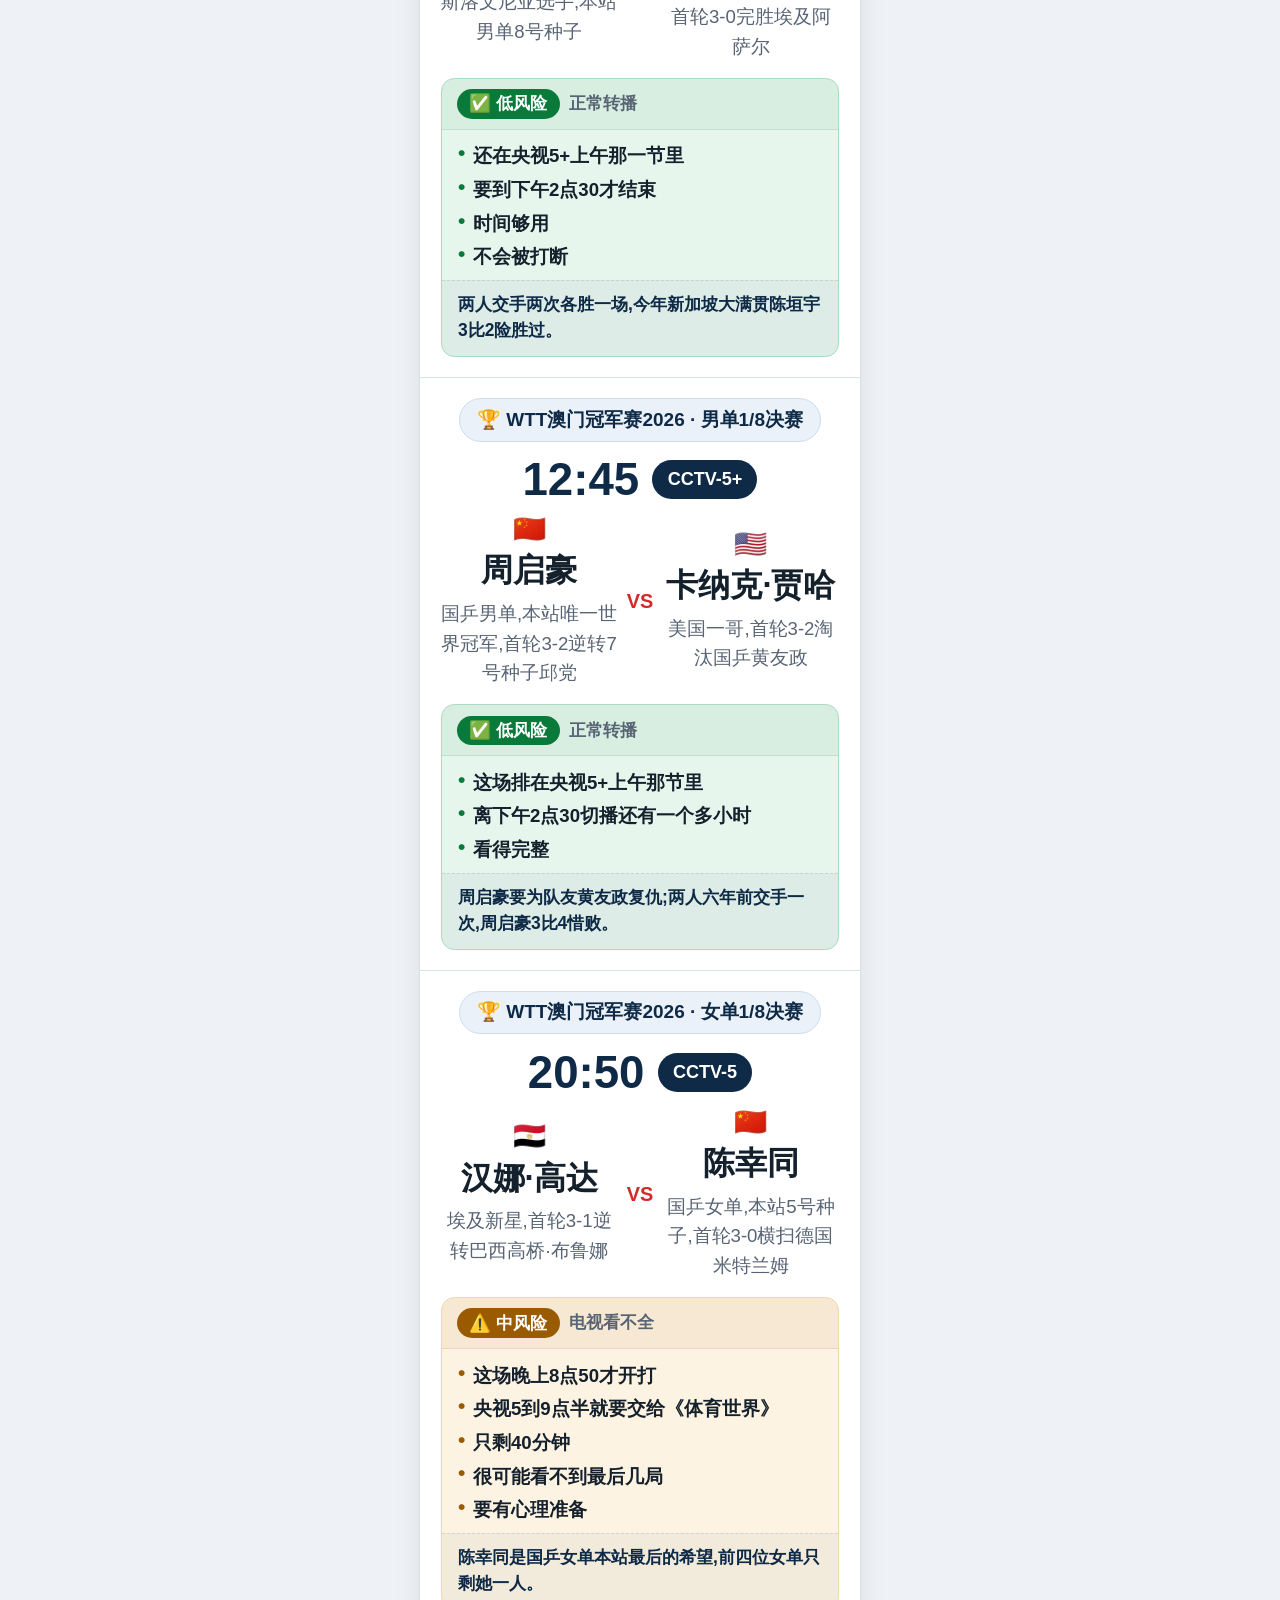
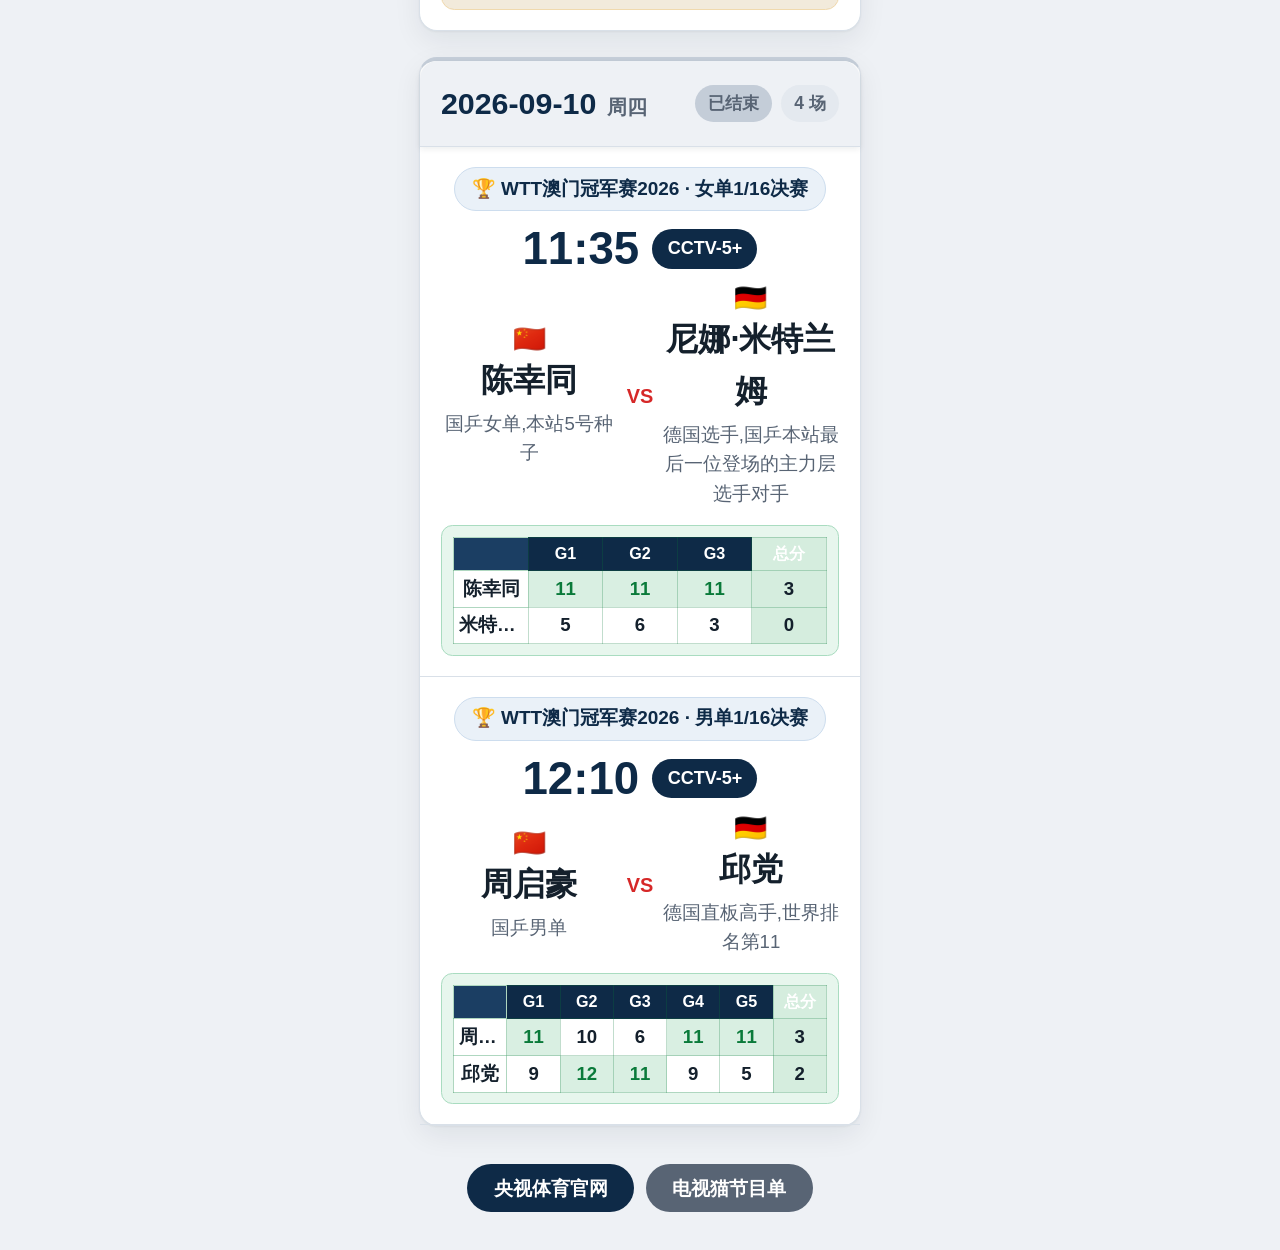
==== commit 592b2761: "Revert "feat: 新增国乒参赛人员存活现状模块(仅赛事进行中显示)" This reverts commit 7cabb3a53ce465c6a448c22545efc18cc15d79ac" ====
--- a/index.html
+++ b/index.html
@@ -24,7 +24,6 @@
       <button type="button" class="filter__btn is-active" data-scope="cn">国乒</button>
       <button type="button" class="filter__btn" data-scope="jpkr">日韩</button>
     </div>
-    <div id="survival" class="survival" hidden></div>
     <!-- 静态骨架屏:仅在「无本地缓存且网络未回」时可见(app.js 下载前即首屏绘制)。
          对齐真实 .day/.match 尺寸防 CLS 跳动;缓存命中或网络返回后被真实内容整体替换。 -->
     <div id="days">
--- a/style.css
+++ b/style.css
@@ -62,57 +62,6 @@
     .filter__btn.is-active { background: var(--navy); color: #fff; border-color: var(--navy); }
     .filter__btn:active { opacity: .85; }
 
-    /* ---------- 国乒参赛人员存活现状（仅赛事进行中显示） ---------- */
-    .survival {
-      padding: .85rem .2rem .45rem;
-      background: var(--page);
-      border-bottom: 1px solid var(--line);
-    }
-    .survival[hidden] { display: none; }
-    .survival__title {
-      display: flex; align-items: center; gap: .4rem;
-      margin: 0 0 .65rem;
-      font-size: 1.02rem; font-weight: 800; color: var(--navy);
-    }
-    .survival__title .icon { font-size: 1.2rem; }
-    .survival__count {
-      margin-left: auto;
-      font-size: .8rem; font-weight: 700; color: var(--red);
-      background: var(--red-soft); padding: .2rem .6rem; border-radius: 2rem;
-    }
-    .squad { margin-bottom: .65rem; }
-    .squad:last-child { margin-bottom: 0; }
-    .squad__label {
-      display: flex; align-items: center; gap: .35rem;
-      margin: 0 0 .4rem;
-      font-size: .85rem; font-weight: 700; color: var(--ink-2);
-    }
-    .squad__label::before {
-      content: ""; width: 6px; height: 6px; border-radius: 50%;
-      background: var(--red);
-    }
-    .squad--male .squad__label::before { background: #3b82f6; }
-    .squad__row { display: flex; flex-wrap: wrap; gap: .5rem; }
-    .player {
-      display: inline-flex; align-items: center; gap: .25rem;
-      padding: .45rem .8rem;
-      border-radius: 2rem;
-      font-size: 1.02rem; font-weight: 700;
-      border: 2px solid var(--line); background: #fff; color: var(--ink);
-      white-space: nowrap;
-    }
-    .player--eliminated {
-      background: #f3f5f7; border-color: #d5dbe3; color: var(--ink-2);
-      text-decoration: line-through;
-    }
-    .player .cross {
-      display: inline-flex; align-items: center; justify-content: center;
-      width: 18px; height: 18px; border-radius: 50%;
-      background: var(--red-soft); color: var(--red);
-      font-size: .7rem; line-height: 1; font-weight: 900;
-      text-decoration: none;
-    }
-
     /* ---------- 顶部品牌带(深海蓝) ---------- */
     .top {
       background: var(--navy);
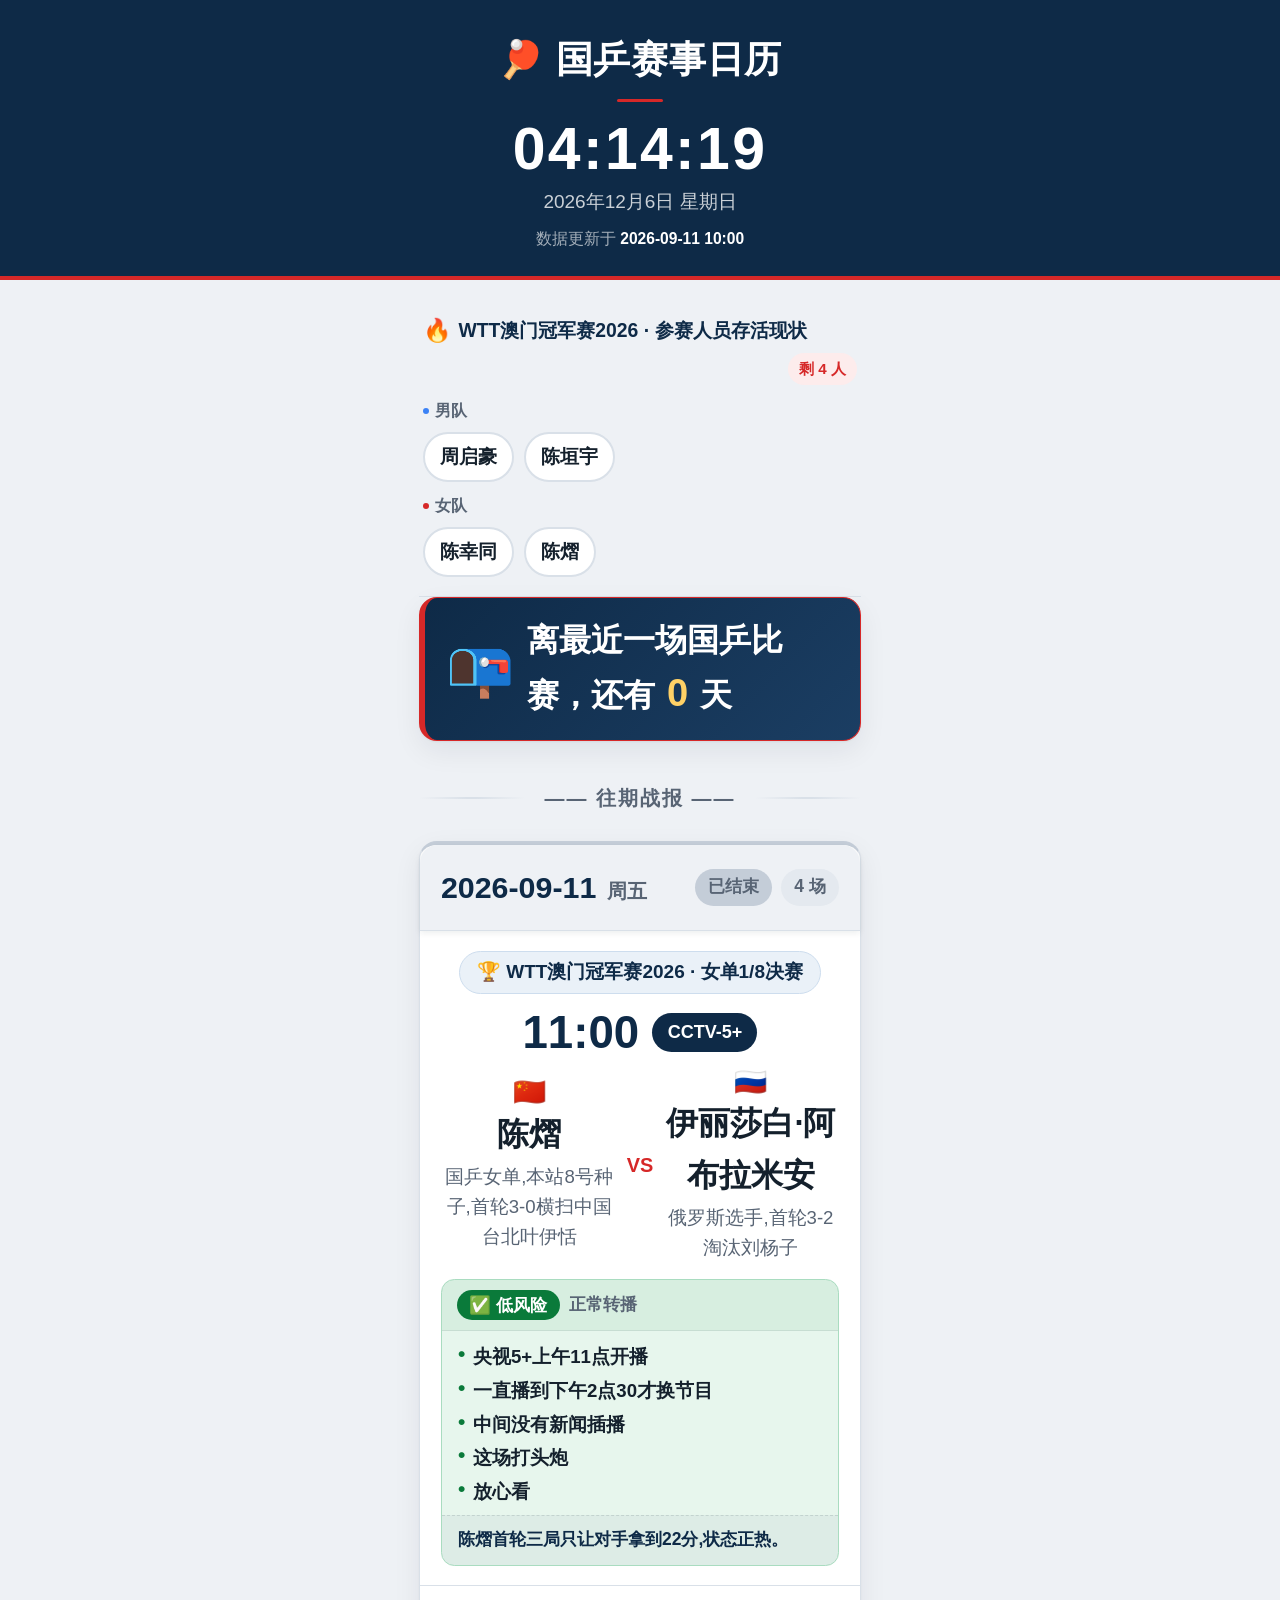
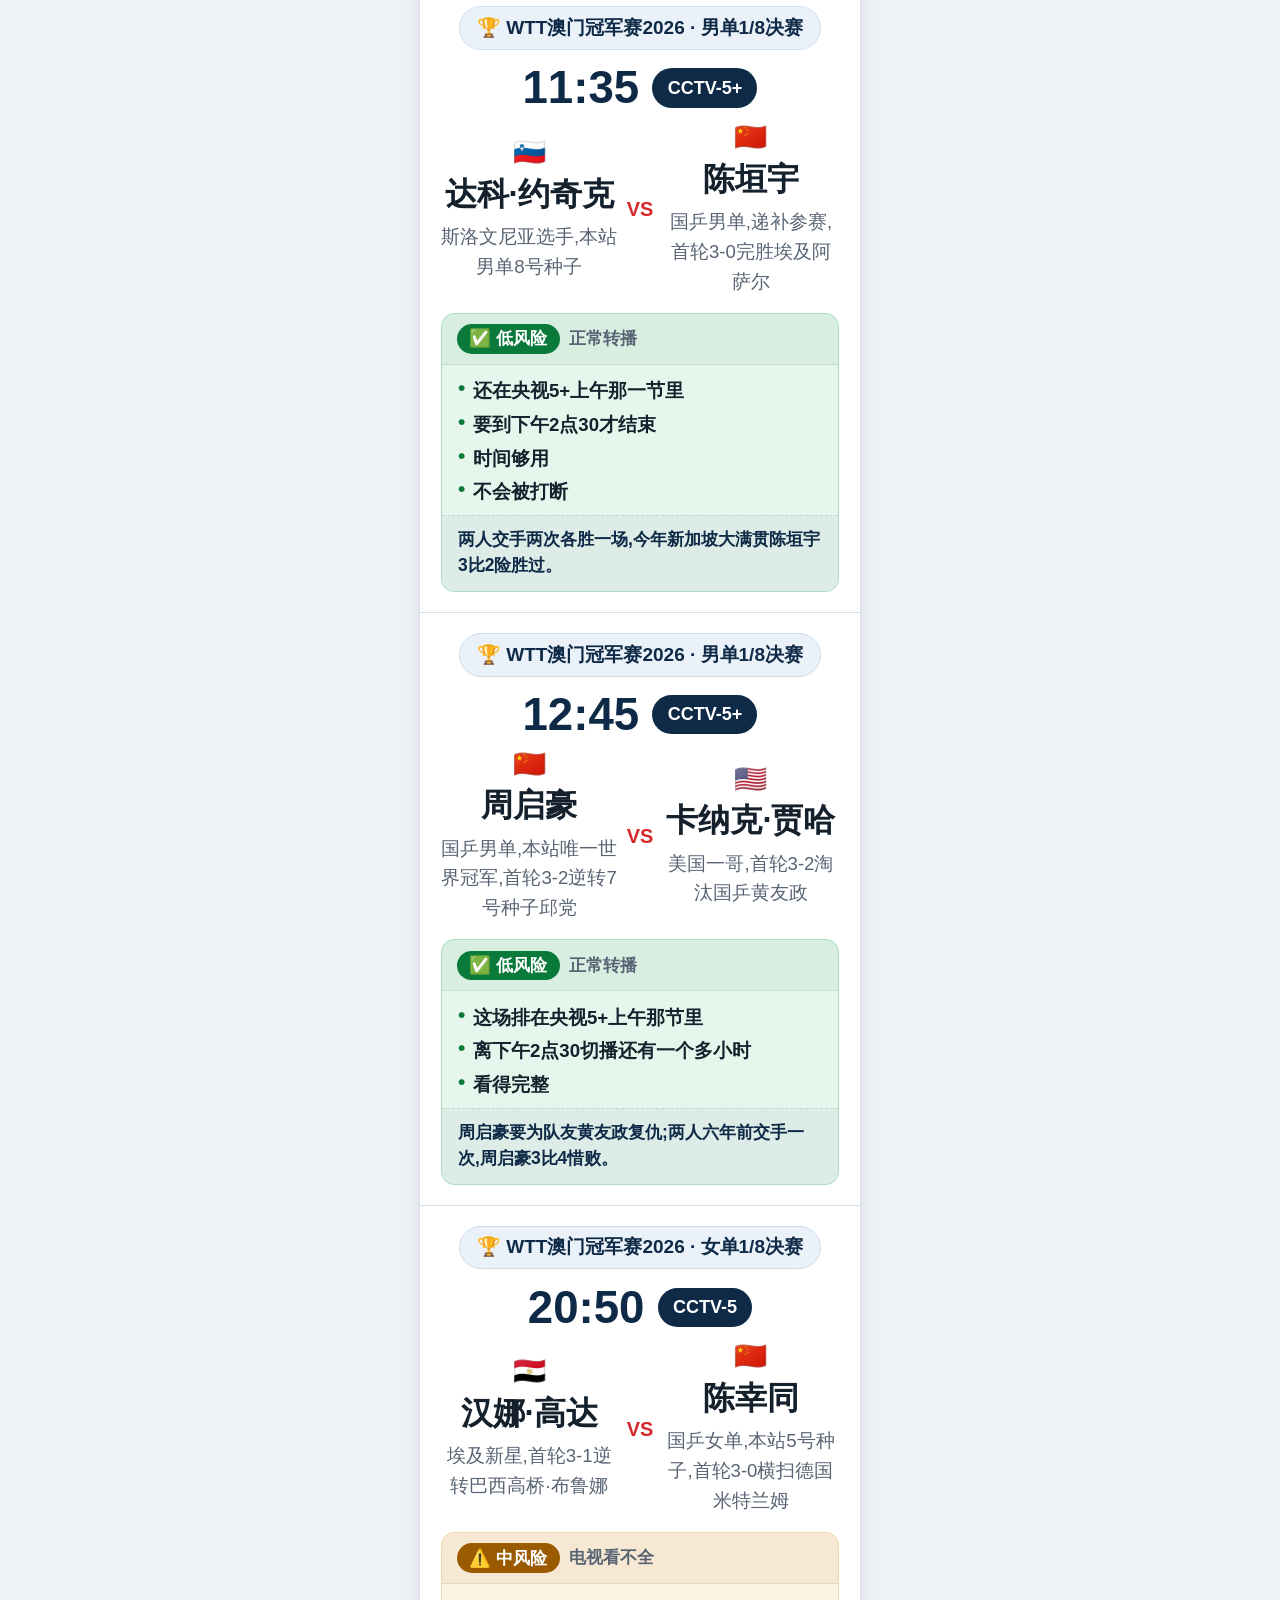
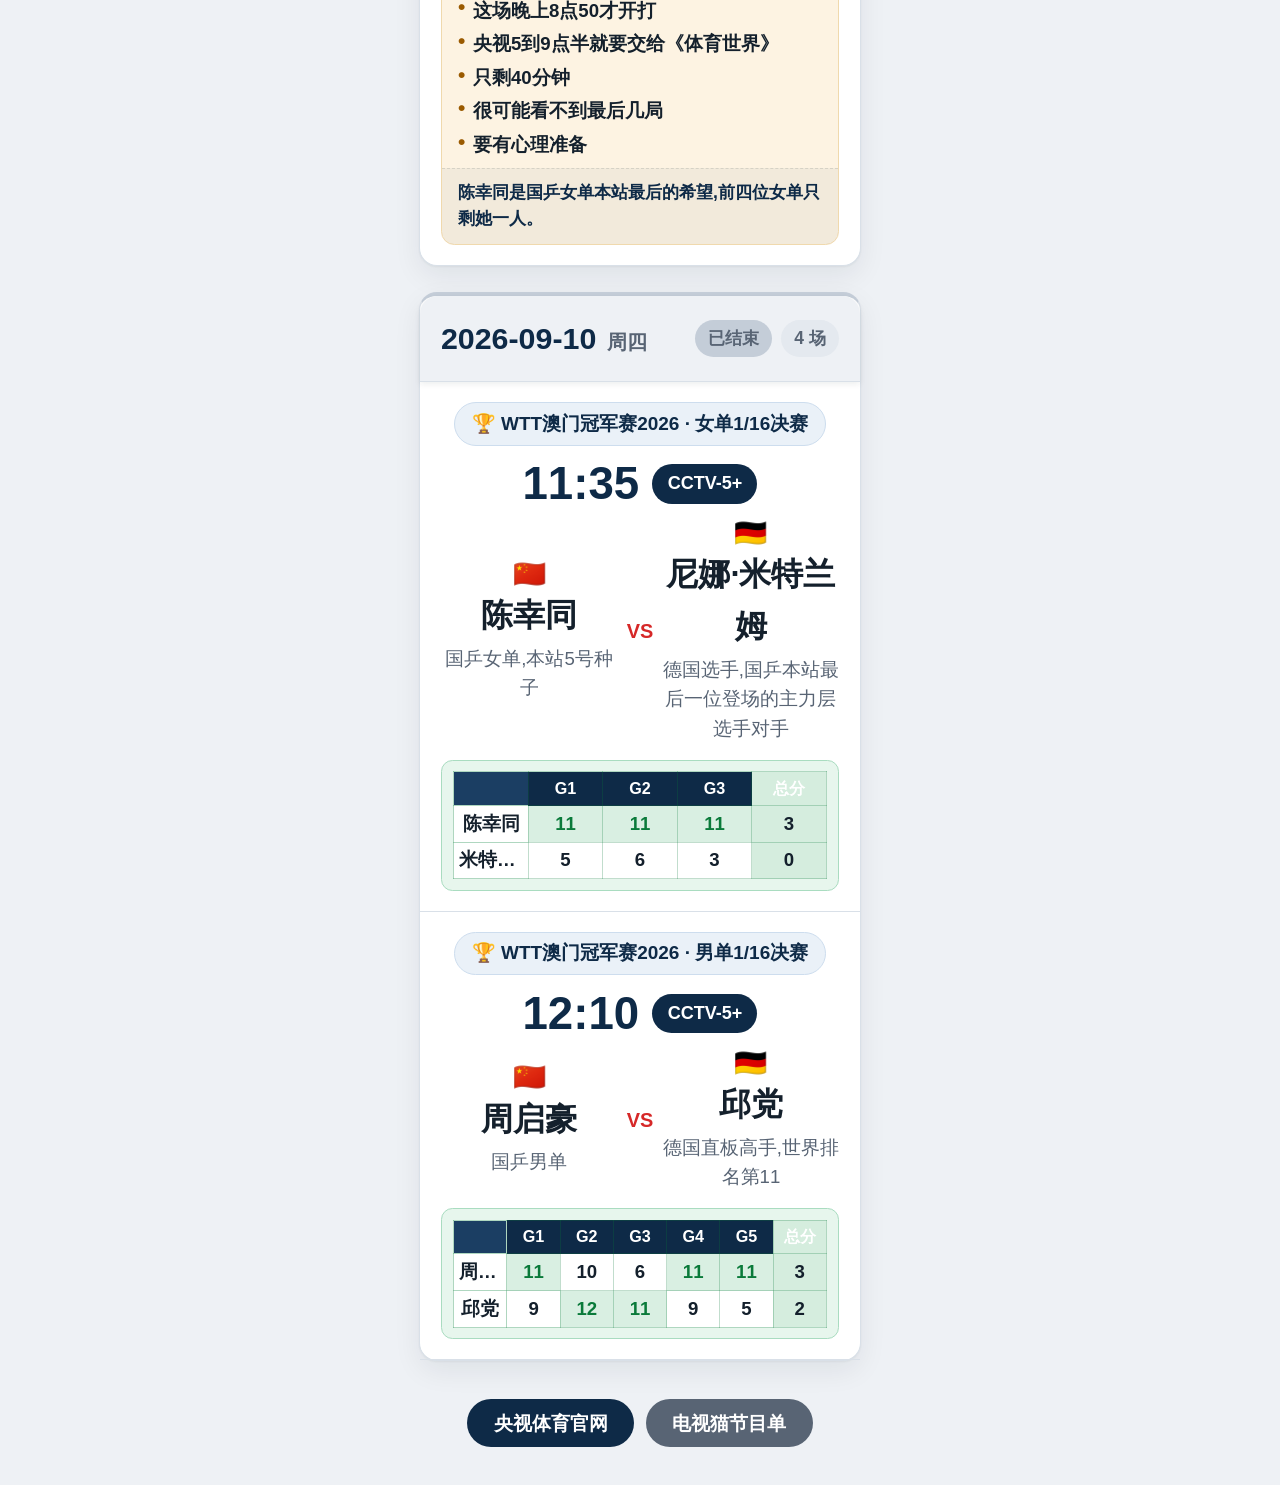
==== commit 2e0d320e: "feat: 存活现状面板替换顶部Tab + 修复类名冲突导致的布局错乱 修正上一版两处失误(已先 revert 592b276 还原): 1. 位置错:上一版把存活面板插在 Tab 下方;本次按要求在" ====
--- a/index.html
+++ b/index.html
@@ -19,11 +19,8 @@
   </header>
 
   <div class="wrap">
-    <div class="filter" id="filter">
-      <button type="button" class="filter__btn" data-scope="all">全部</button>
-      <button type="button" class="filter__btn is-active" data-scope="cn">国乒</button>
-      <button type="button" class="filter__btn" data-scope="jpkr">日韩</button>
-    </div>
+    <!-- 国乒参赛人员存活现状:替代原顶部「全部/国乒/日韩」筛选条;无赛事赛程时整体隐藏 -->
+    <div id="survival" class="survival" hidden></div>
     <!-- 静态骨架屏:仅在「无本地缓存且网络未回」时可见(app.js 下载前即首屏绘制)。
          对齐真实 .day/.match 尺寸防 CLS 跳动;缓存命中或网络返回后被真实内容整体替换。 -->
     <div id="days">
--- a/style.css
+++ b/style.css
@@ -16,7 +16,6 @@
       --amber-soft:#fdf3e2;
       --line:      #d9e0e8;   /* 分隔线/边框 */
       --radius:    18px;
-      --filter-h:  4.3rem;   /* 粘性筛选条总高,日期头部吸顶精确贴其下沿 */
       --shadow:    0 1px 2px rgba(14,32,43,.05), 0 10px 28px rgba(14,32,43,.07);
 
       --fs-title: clamp(1.5rem, 4.2vw, 1.95rem);
@@ -42,25 +41,59 @@
 
     .wrap { max-width: 480px; margin: 0 auto; padding: 0 1rem; }
 
-    /* ---------- 国籍筛选条(粘性,占顶部) ---------- */
-    .filter {
-      position: sticky; top: 0; z-index: 6;
-      height: var(--filter-h);
-      box-sizing: border-box;
-      display: flex; gap: .5rem; align-items: center;
-      padding: 0 .2rem;
+    /* ---------- 国乒参赛人员存活现状(替代原顶部筛选条;仅赛事进行中显示) ----------
+       注意:所有类名一律加 surv-/survival 前缀,绝不复用 .player(比赛卡已占用) */
+    .survival {
+      margin: .9rem 0 0;
+      padding: .9rem .2rem 1rem;
       background: var(--page);
       border-bottom: 1px solid var(--line);
     }
-    .filter__btn {
-      flex: 1; min-height: 48px;
-      font-family: inherit; font-size: 1.05rem; font-weight: 800;
-      color: var(--navy); background: #fff;
-      border: 2px solid var(--line); border-radius: 2rem;
-      cursor: pointer; -webkit-tap-highlight-color: transparent;
-    }
-    .filter__btn.is-active { background: var(--navy); color: #fff; border-color: var(--navy); }
-    .filter__btn:active { opacity: .85; }
+    .survival[hidden] { display: none; }
+    .survival__title {
+      display: flex; align-items: center; gap: .4rem; flex-wrap: wrap;
+      margin: 0 0 .7rem;
+      font-size: 1.02rem; font-weight: 800; color: var(--navy);
+    }
+    .survival__icon { font-size: 1.2rem; line-height: 1; }
+    .survival__name { min-width: 0; }
+    .survival__count {
+      margin-left: auto; flex: 0 0 auto; white-space: nowrap;
+      font-size: .8rem; font-weight: 700; color: var(--red);
+      background: var(--red-soft); padding: .2rem .6rem; border-radius: 2rem;
+    }
+    .surv-squad { margin-bottom: .6rem; }
+    .surv-squad:last-child { margin-bottom: 0; }
+    .surv-squad__label {
+      display: flex; align-items: center; gap: .35rem;
+      margin: 0 0 .4rem;
+      font-size: .85rem; font-weight: 700; color: var(--ink-2);
+    }
+    .surv-squad__label::before {
+      content: ""; width: 6px; height: 6px; border-radius: 50%;
+      background: var(--red);
+    }
+    .surv-squad--male .surv-squad__label::before { background: #3b82f6; }
+    .surv-squad__row { display: flex; flex-wrap: wrap; gap: .5rem; }
+    .surv-chip {
+      display: inline-flex; align-items: center; gap: .25rem;
+      padding: .4rem .8rem;
+      border-radius: 2rem;
+      font-size: 1.02rem; font-weight: 700;
+      border: 2px solid var(--line); background: #fff; color: var(--ink);
+      white-space: nowrap;
+    }
+    .surv-chip--out {
+      background: #f3f5f7; border-color: #d5dbe3; color: var(--ink-2);
+      text-decoration: line-through;
+    }
+    .surv-chip__x {
+      display: inline-flex; align-items: center; justify-content: center;
+      width: 18px; height: 18px; border-radius: 50%;
+      background: var(--red-soft); color: var(--red);
+      font-size: .7rem; line-height: 1; font-weight: 900;
+      text-decoration: none;
+    }
 
     /* ---------- 顶部品牌带(深海蓝) ---------- */
     .top {
@@ -112,7 +145,7 @@
     .day > :last-child { border-radius: 0 0 var(--radius) var(--radius); }
 
     .day__head {
-      position: sticky; top: var(--filter-h);
+      position: sticky; top: 0;
       z-index: 4;
       display: flex; flex-wrap: wrap;
       align-items: center;
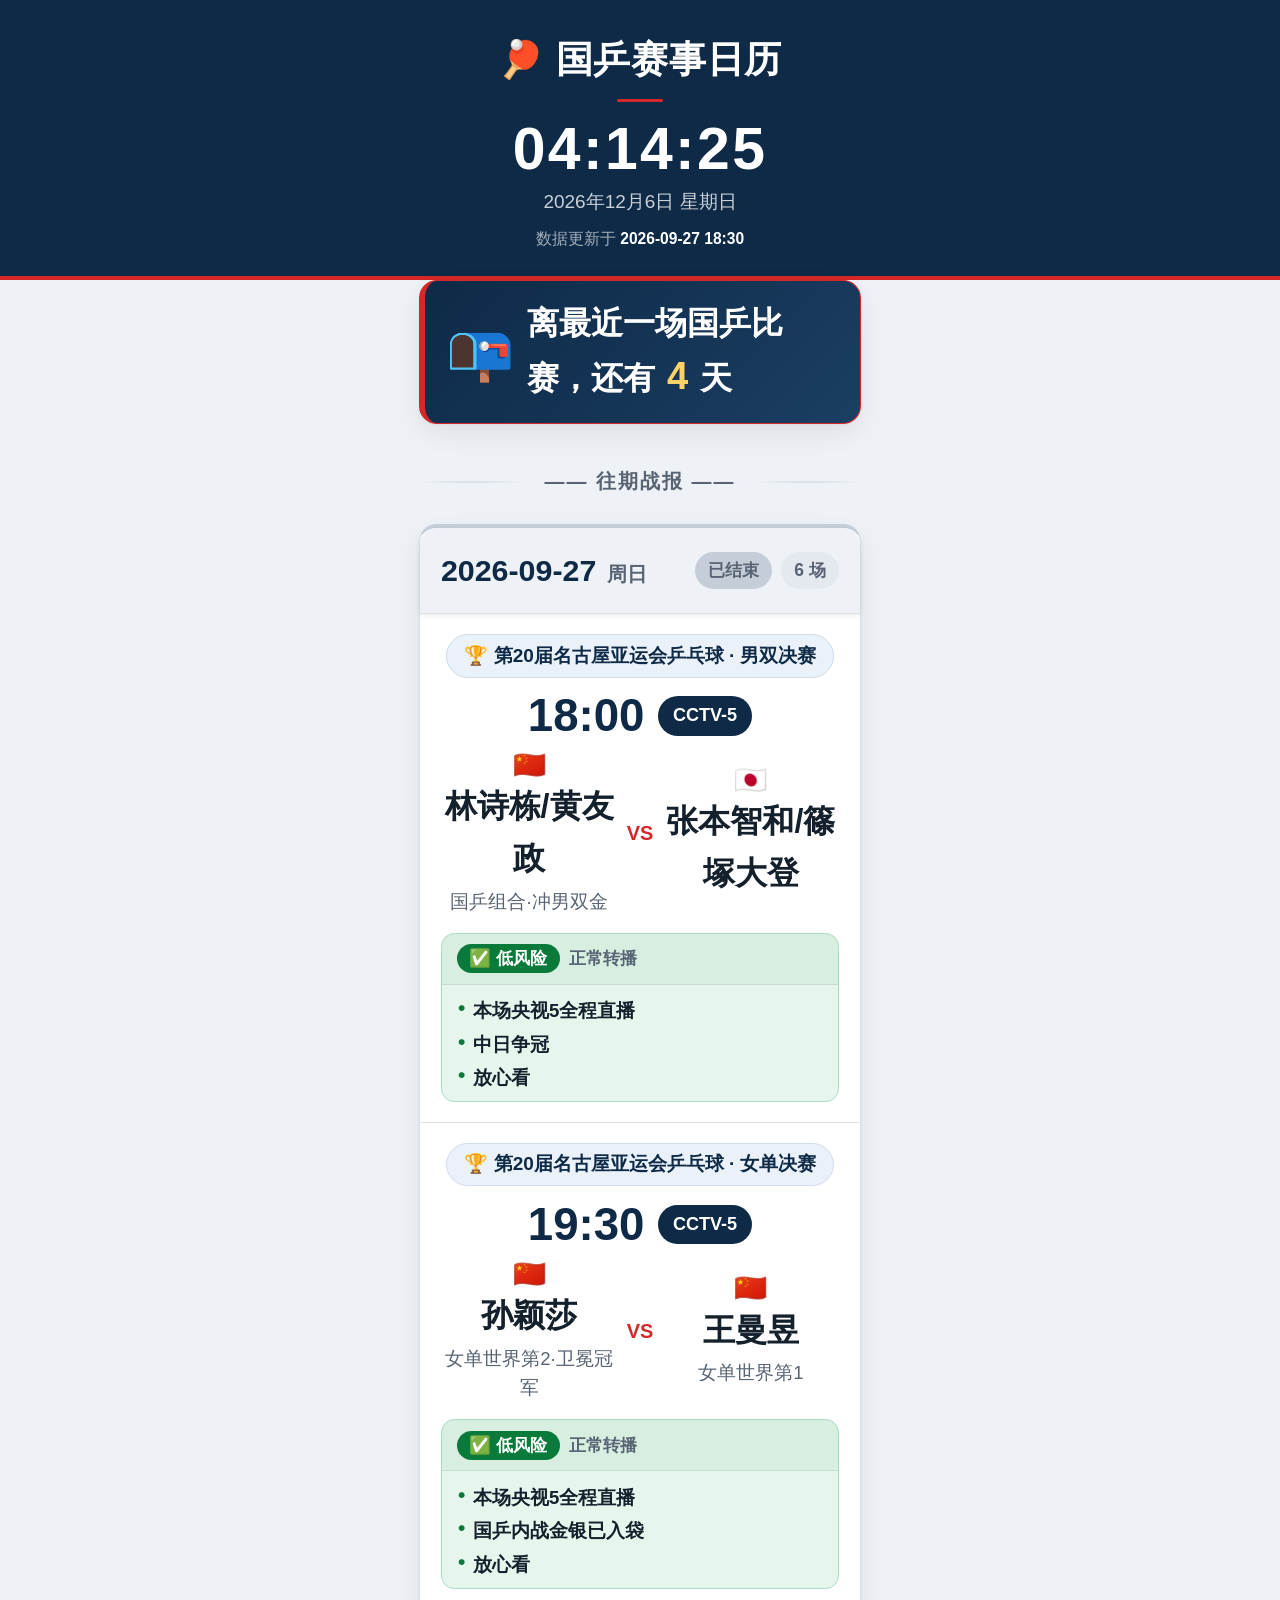
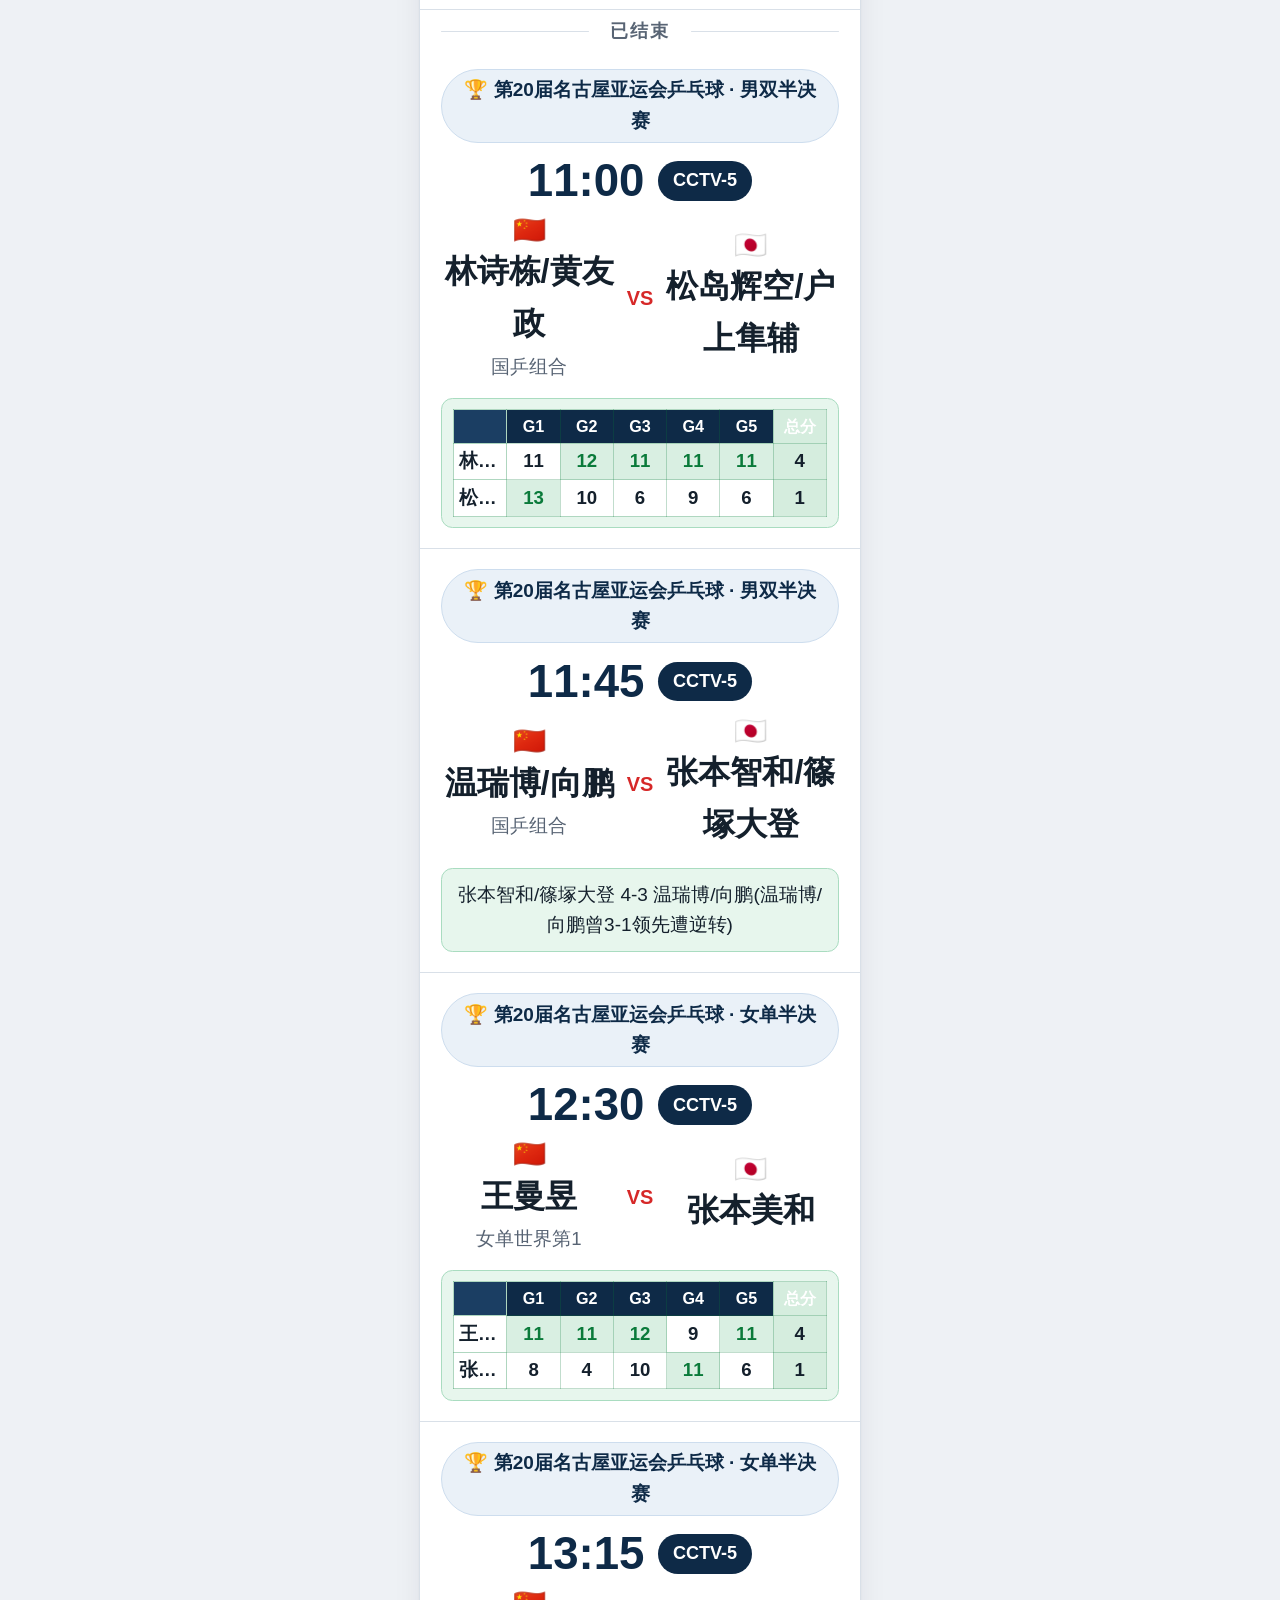
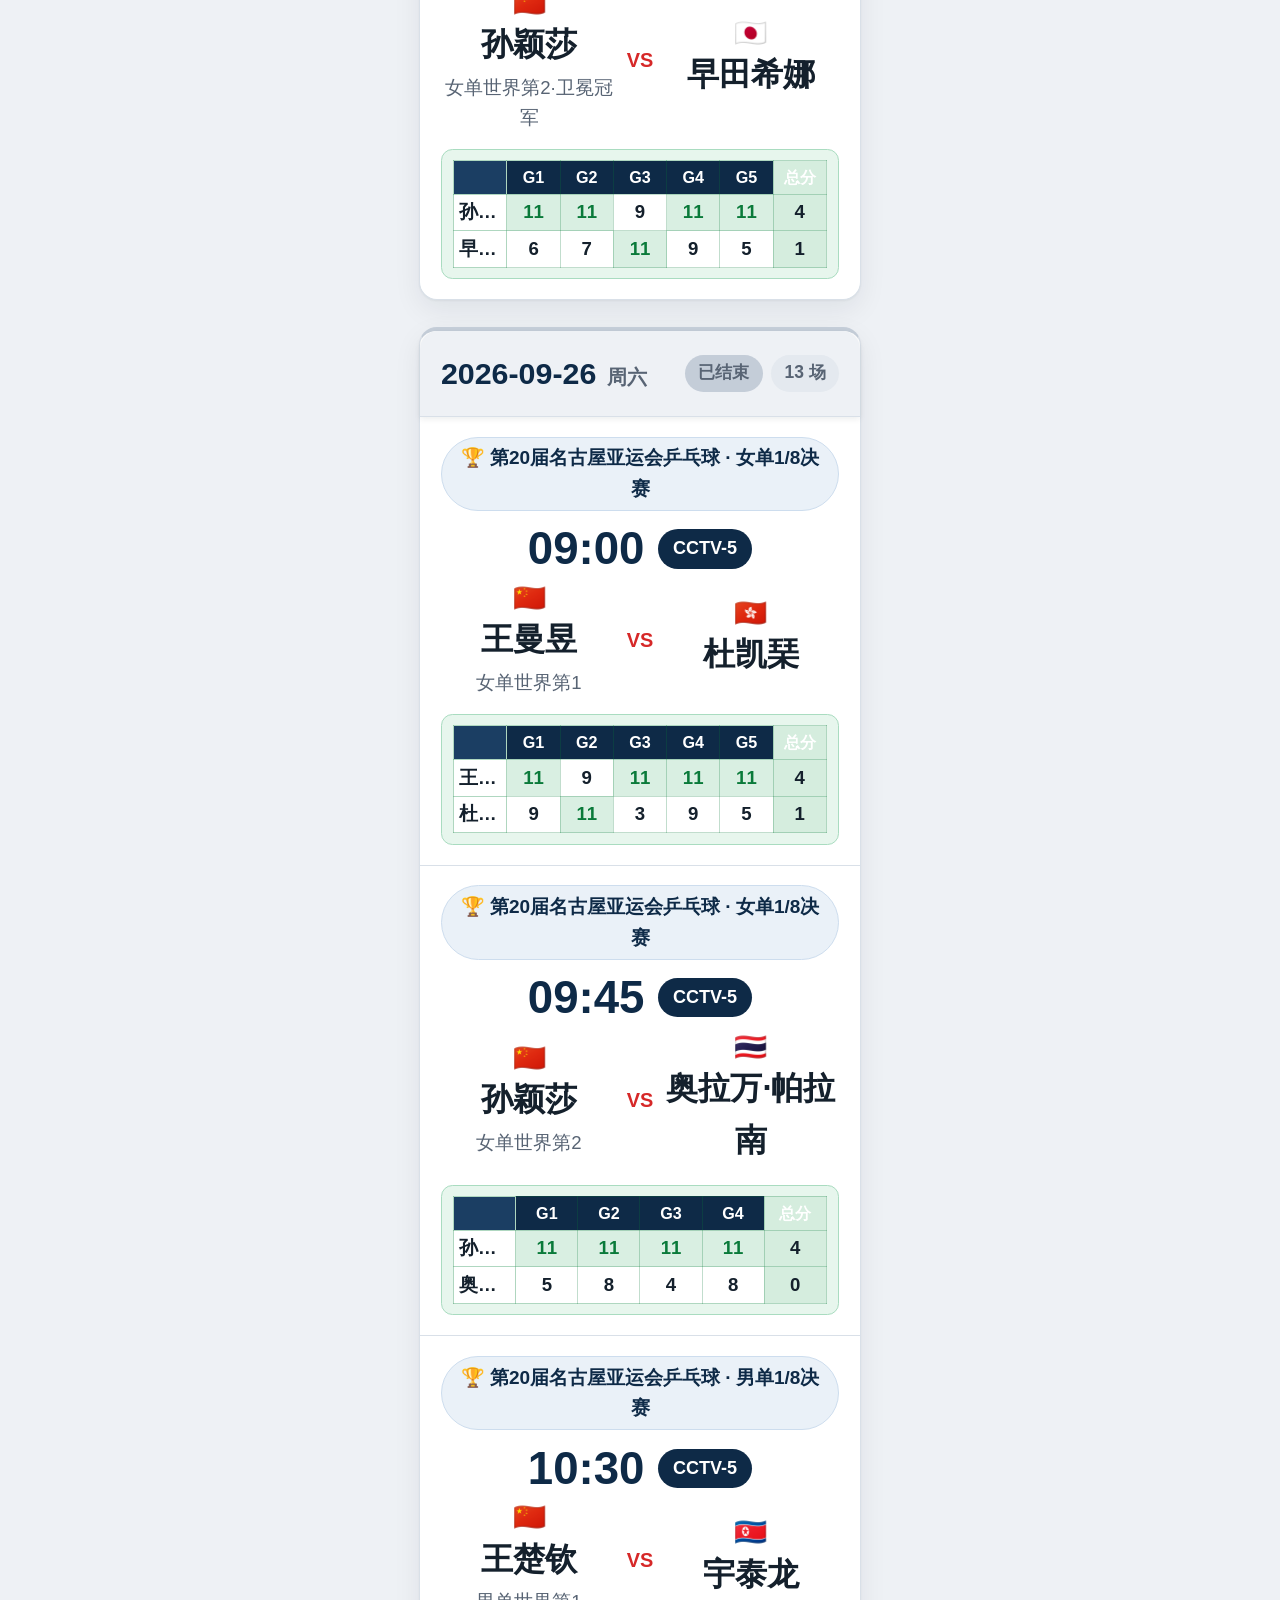
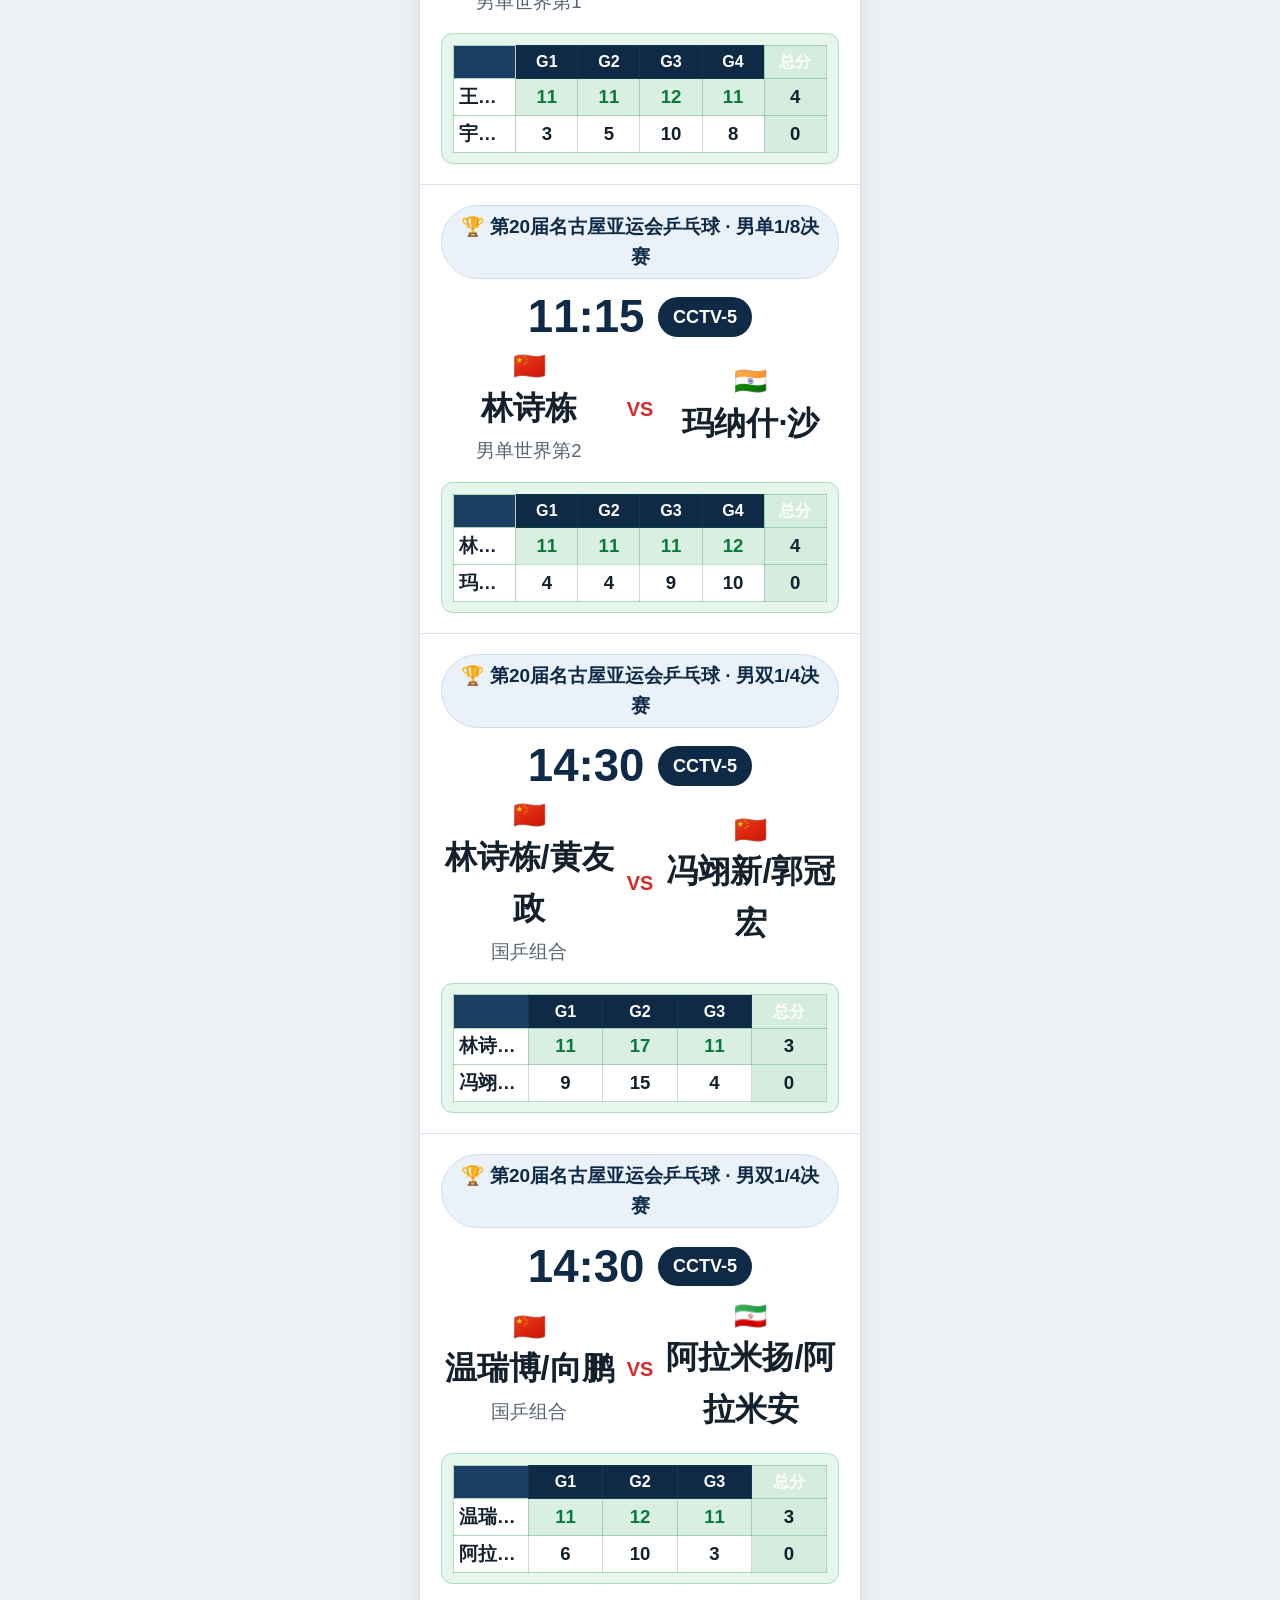
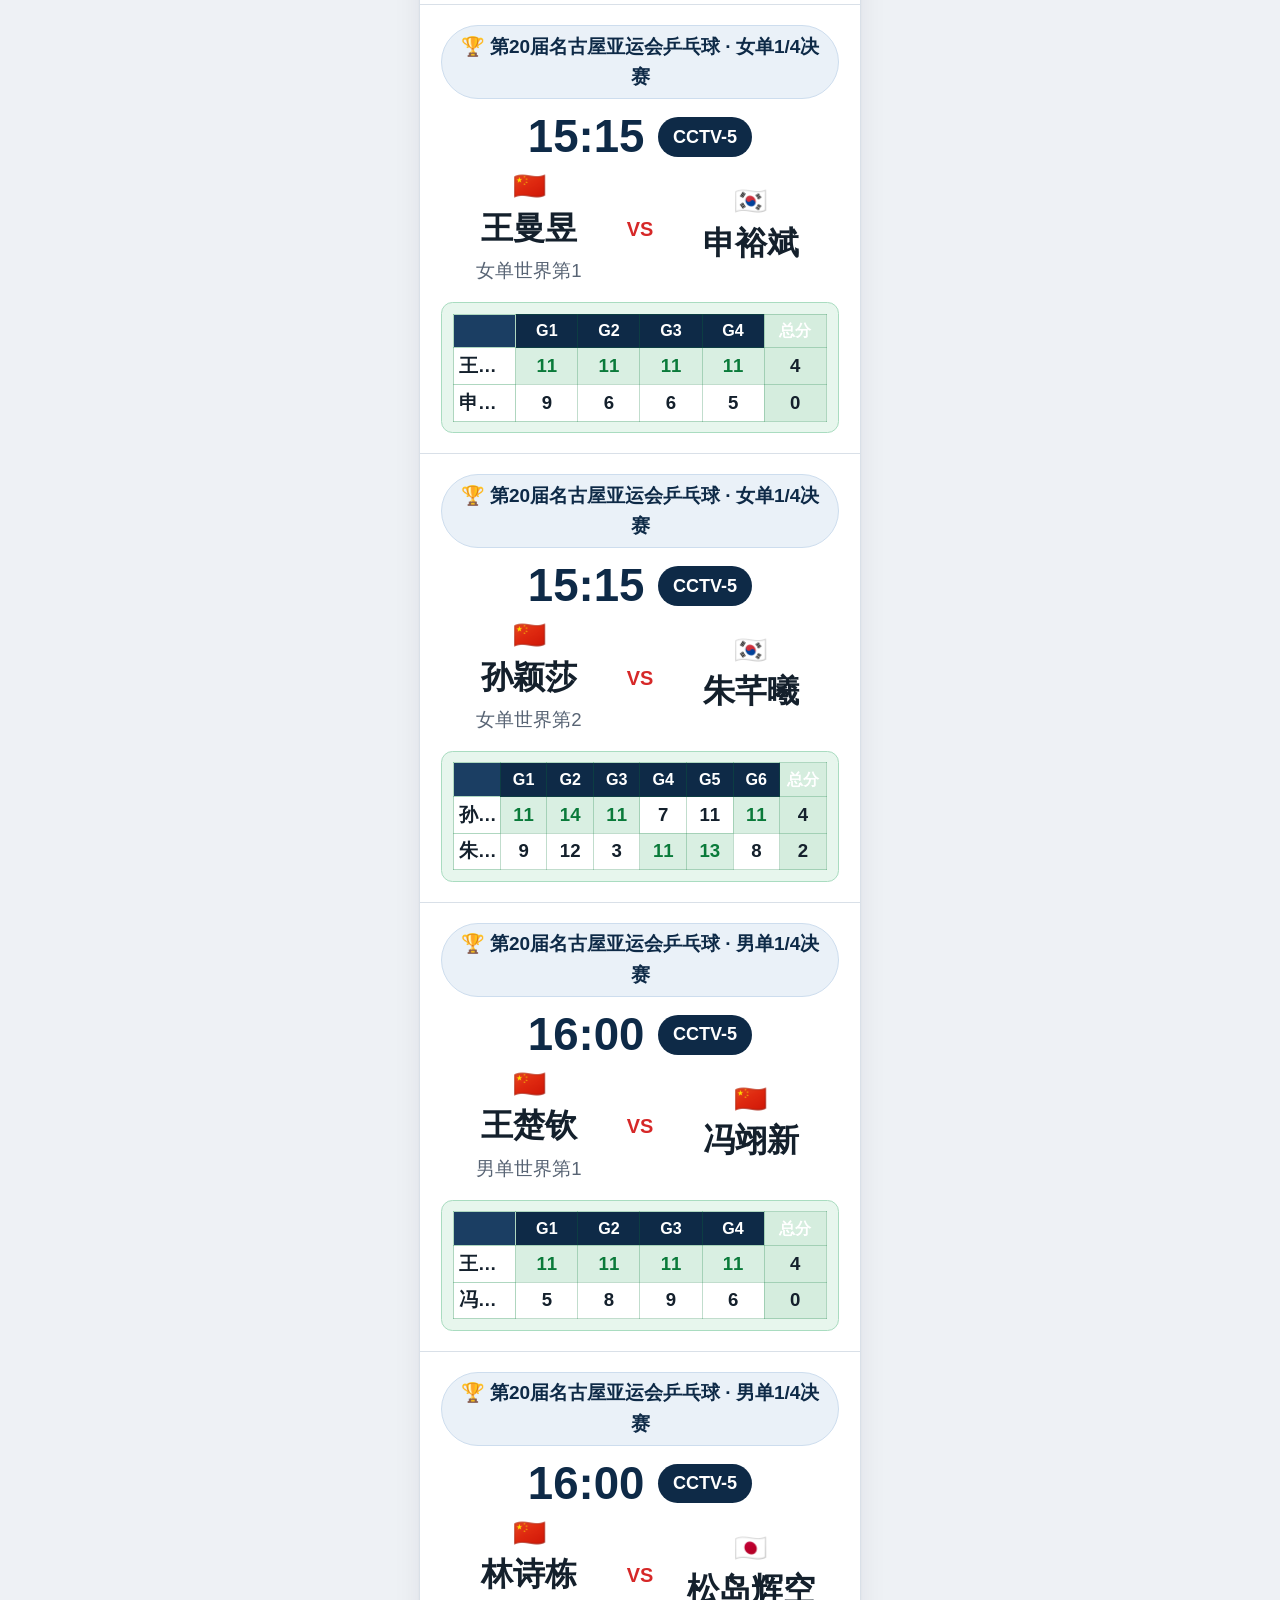
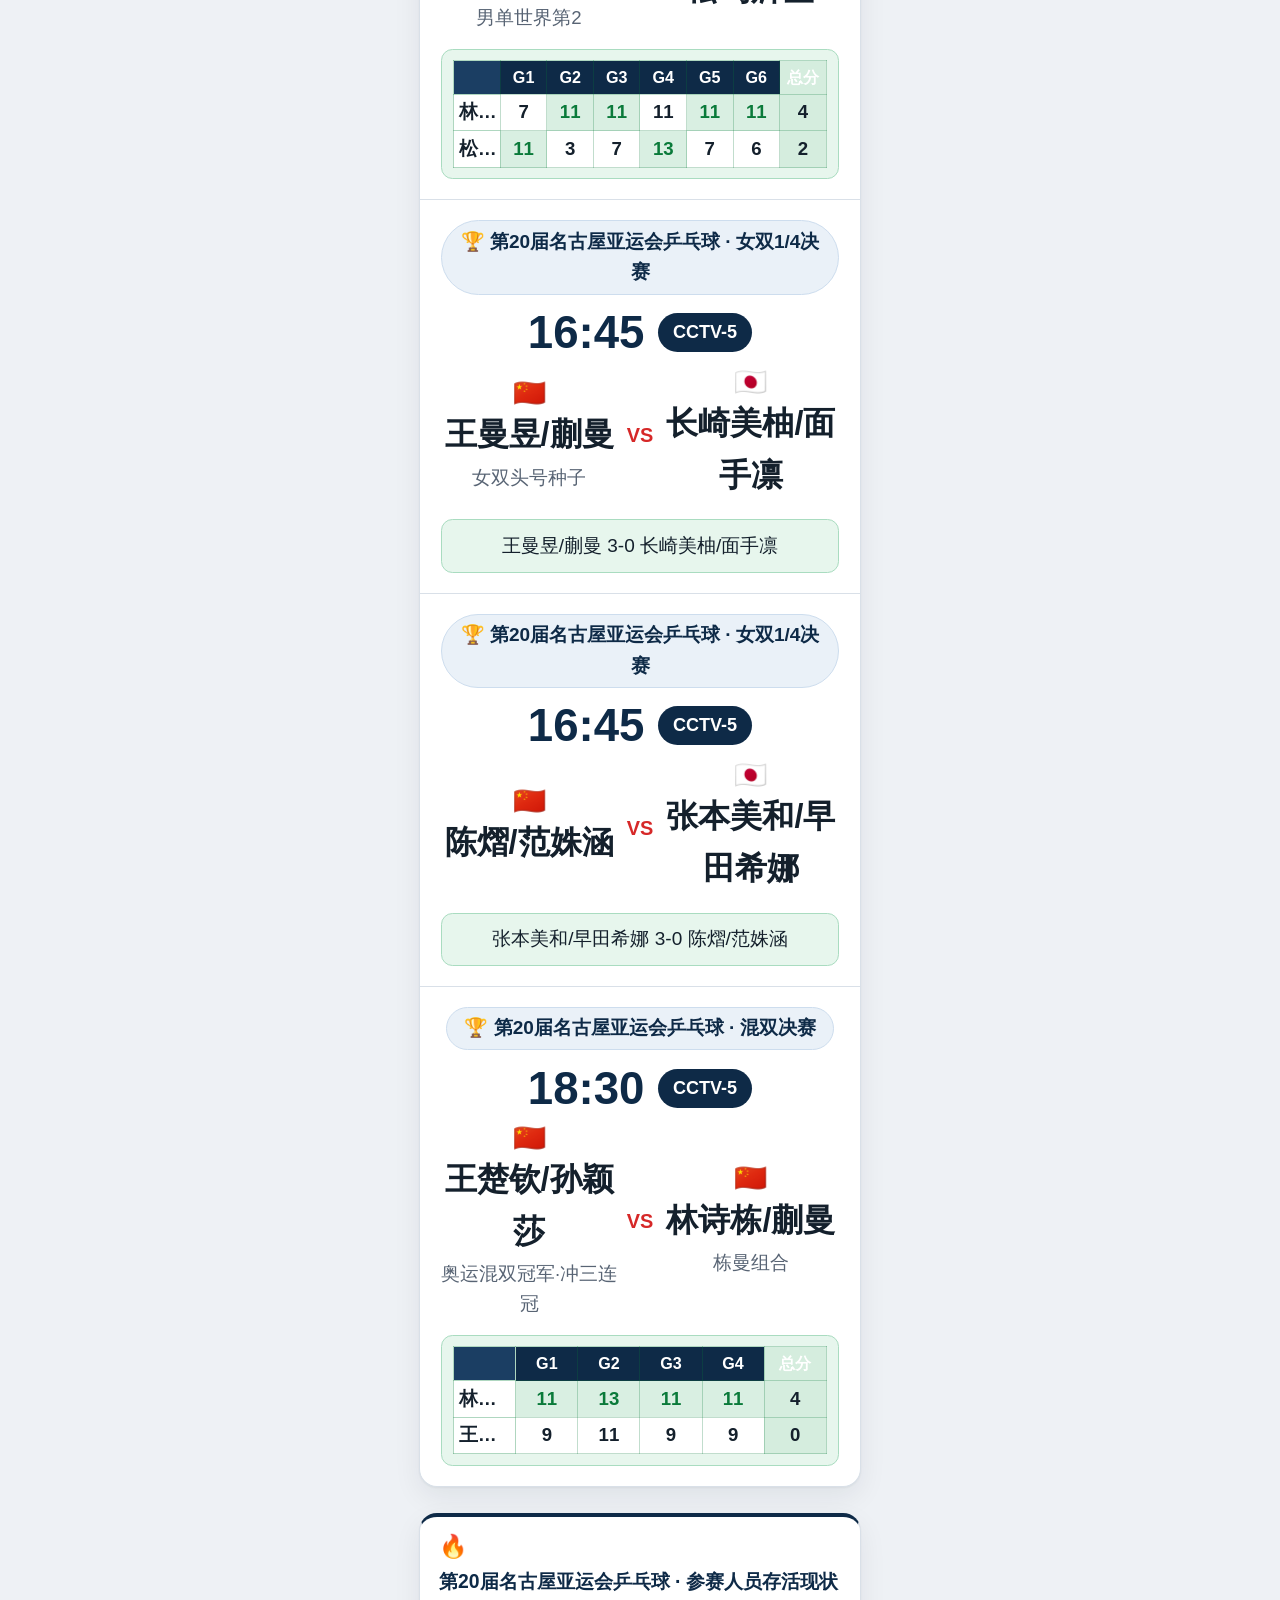
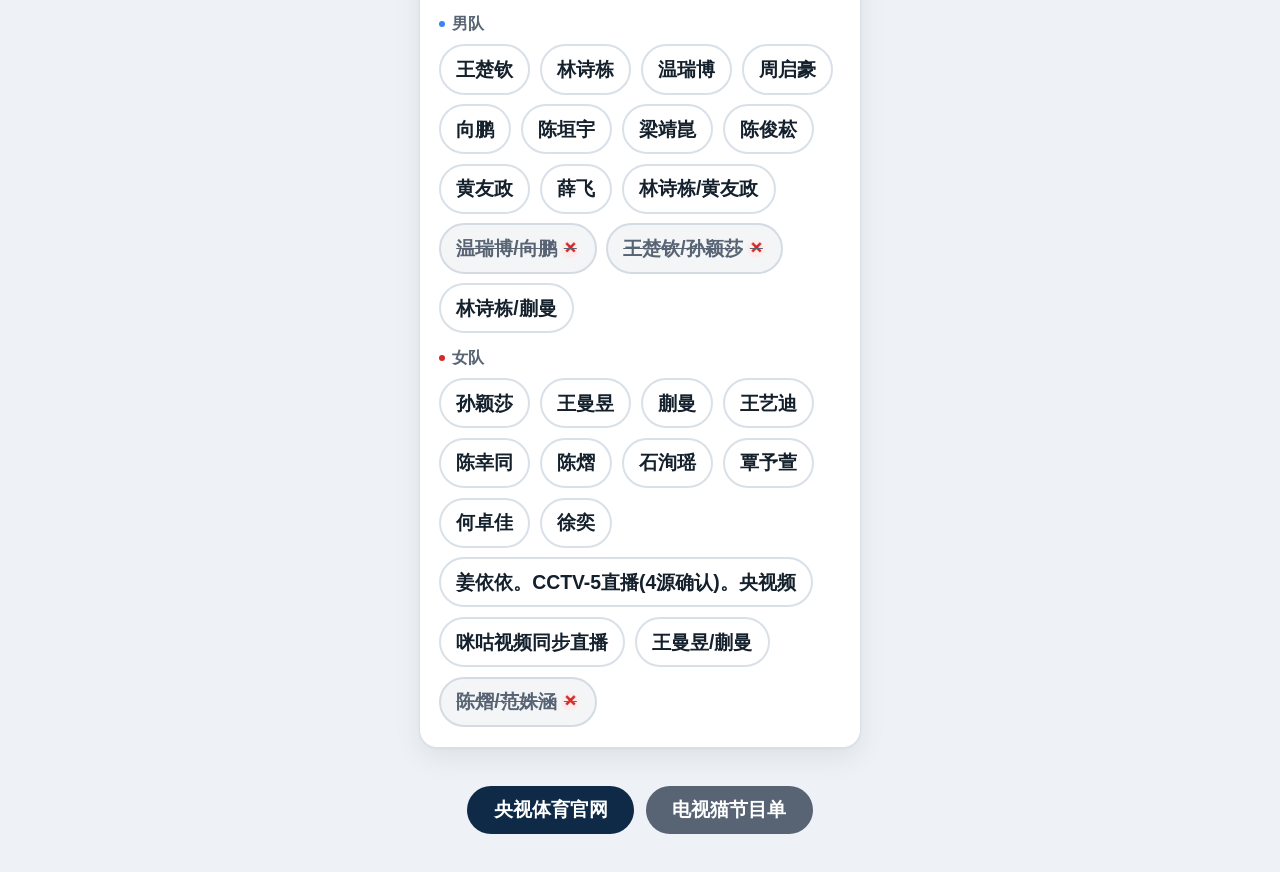
==== commit c6e8efb1: "fix(M1-4): 存活面板移出首屏 — #days 排到 #survival 之前(Q4/B-05) 首屏优先给「今天几点、哪个台」。已确认 app.js 全部按 getElementById 取" ====
--- a/index.html
+++ b/index.html
@@ -19,10 +19,9 @@
   </header>
 
   <div class="wrap">
-    <!-- 国乒参赛人员存活现状:替代原顶部「全部/国乒/日韩」筛选条;无赛事赛程时整体隐藏 -->
-    <div id="survival" class="survival" hidden></div>
     <!-- 静态骨架屏:仅在「无本地缓存且网络未回」时可见(app.js 下载前即首屏绘制)。
-         对齐真实 .day/.match 尺寸防 CLS 跳动;缓存命中或网络返回后被真实内容整体替换。 -->
+         对齐真实 .day/.match 尺寸防 CLS 跳动;缓存命中或网络返回后被真实内容整体替换。
+         Q4/B-05 拍板:今日赛程排在存活面板之前 —— 首屏优先给「今天几点、哪个台」。 -->
     <div id="days">
       <div class="skeleton" aria-busy="true" aria-live="polite">
         <div class="skeleton__banner sk-bar"></div>
@@ -58,6 +57,9 @@
         <div class="skeleton__slow">加载较慢，请稍候… 若长时间无响应，可刷新页面重试。</div>
       </div>
     </div>
+    <!-- 国乒参赛人员存活现状:Q4/B-05 拍板移出首屏,改放「今日赛程」之后。
+         首屏优先给外婆看「今天几点、哪个台」;无赛事赛程时整体隐藏。 -->
+    <div id="survival" class="survival" hidden></div>
     <footer>
       <div class="links">
         <a href="https://sports.cctv.com/" target="_blank" rel="noopener">央视体育官网</a>
--- a/style.css
+++ b/style.css
@@ -44,24 +44,22 @@
     /* ---------- 国乒参赛人员存活现状(替代原顶部筛选条;仅赛事进行中显示) ----------
        注意:所有类名一律加 surv-/survival 前缀,绝不复用 .player(比赛卡已占用) */
     .survival {
-      margin: .9rem 0 0;
-      padding: .9rem .2rem 1rem;
-      background: var(--page);
-      border-bottom: 1px solid var(--line);
+      margin: 1rem 0 0;
+      padding: .95rem 1rem 1.05rem;
+      background: var(--card);
+      border: 1px solid var(--line);
+      border-top: 4px solid var(--navy);
+      border-radius: var(--radius);
+      box-shadow: var(--shadow);
     }
     .survival[hidden] { display: none; }
     .survival__title {
       display: flex; align-items: center; gap: .4rem; flex-wrap: wrap;
-      margin: 0 0 .7rem;
+      margin: 0 0 .75rem;
       font-size: 1.02rem; font-weight: 800; color: var(--navy);
     }
     .survival__icon { font-size: 1.2rem; line-height: 1; }
     .survival__name { min-width: 0; }
-    .survival__count {
-      margin-left: auto; flex: 0 0 auto; white-space: nowrap;
-      font-size: .8rem; font-weight: 700; color: var(--red);
-      background: var(--red-soft); padding: .2rem .6rem; border-radius: 2rem;
-    }
     .surv-squad { margin-bottom: .6rem; }
     .surv-squad:last-child { margin-bottom: 0; }
     .surv-squad__label {
@@ -207,6 +205,20 @@
       font-size: 1rem; font-weight: 700; color: var(--navy);
       background: #eaf1f8; border: 1px solid #cdddee;
       padding: .3rem .9rem; border-radius: 2rem; text-align: center;
+      word-break: break-word;
+    }
+
+    /* 赛制 / 后续赛程条目:由 stage 尾部括号拆出,置于标题 pill 下方(2026-09-13)。
+       权重必须低于标题 pill —— 更小字号、更浅底色、无深色描边,一眼是「补充说明」而非第二个标题。
+       上边距取负值吃掉标题 pill 的部分下边距,让「标题 + 说明」归成一组。 */
+    .match__stage-detail {
+      display: block; width: fit-content; max-width: 100%;
+      margin: -.45rem auto .75rem;
+      padding: .18rem .7rem;
+      font-size: .93rem; font-weight: 600; line-height: 1.45;
+      color: #46586c;
+      background: #f6f9fc; border: 1px solid #e3ecf4;
+      border-radius: 1rem; text-align: center;
       word-break: break-word;
     }
 
@@ -856,6 +868,17 @@
       padding: .28rem .85rem; border-radius: 2rem; text-align: center;
       word-break: break-word;
     }
+    /* 赛制 / 后续赛程条目(视频平台块,紫色系;层次规则同 .match__stage-detail) */
+    .vmatch__stage-detail {
+      display: block; width: fit-content; max-width: 100%;
+      margin: -.35rem auto .65rem;
+      padding: .16rem .68rem;
+      font-size: .92rem; font-weight: 600; line-height: 1.45;
+      color: #55426e;
+      background: #faf7fd; border: 1px solid #e9def4;
+      border-radius: 1rem; text-align: center;
+      word-break: break-word;
+    }
     .vmatch__bar {
       display: flex; flex-wrap: wrap; align-items: center; justify-content: center; gap: .5rem .7rem;
       margin-bottom: .6rem;
